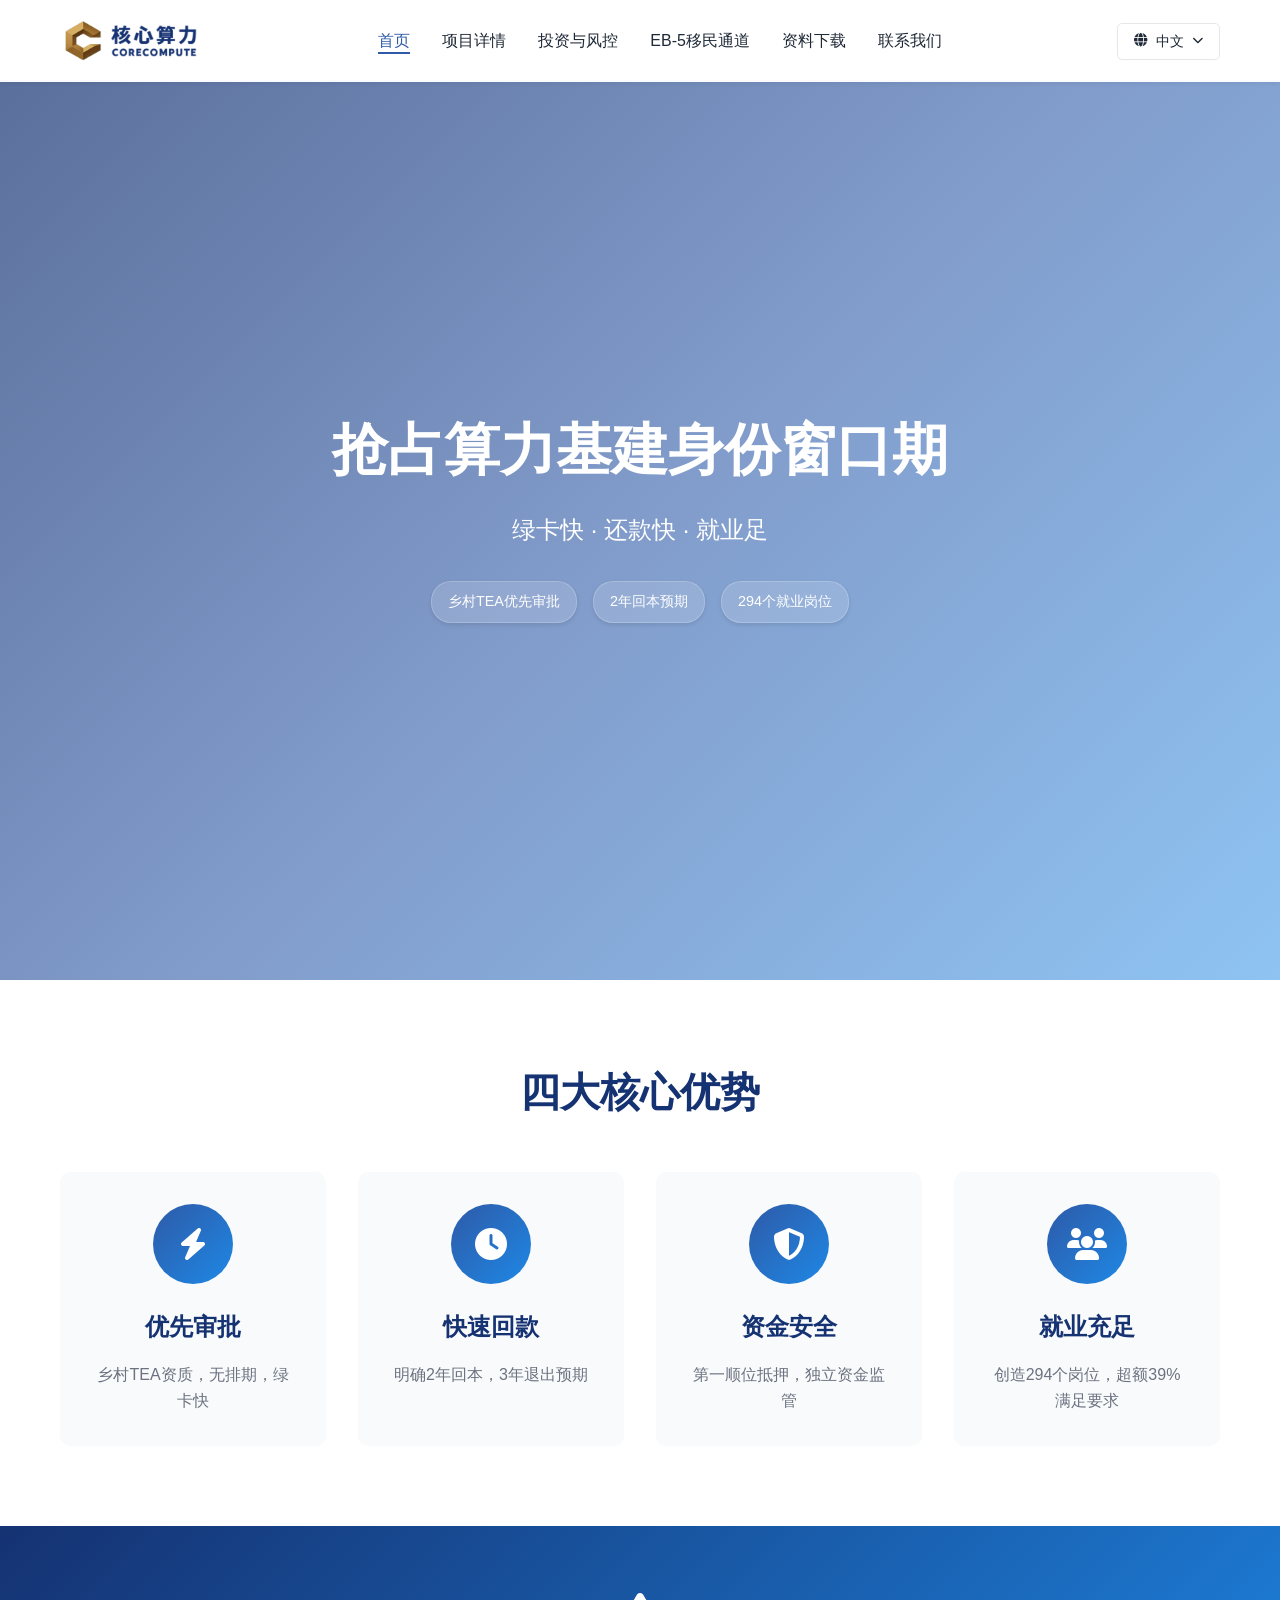
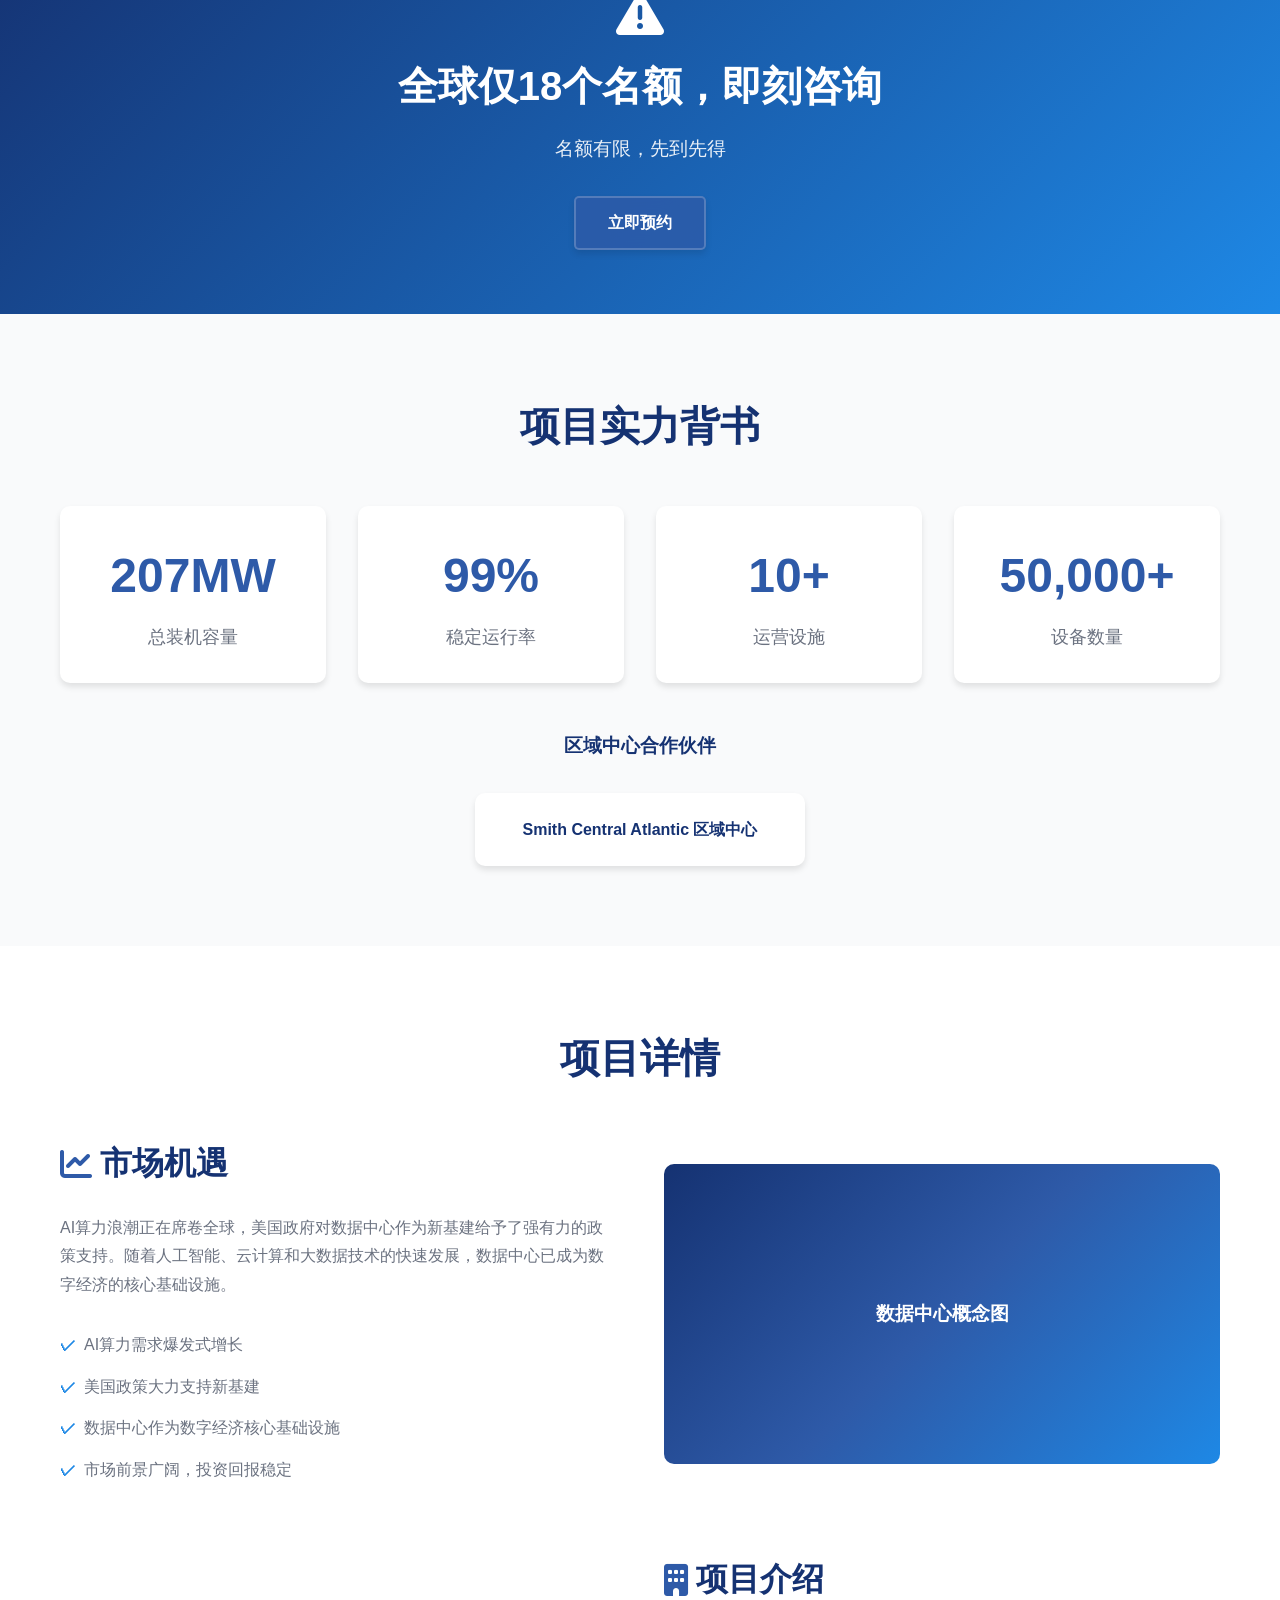
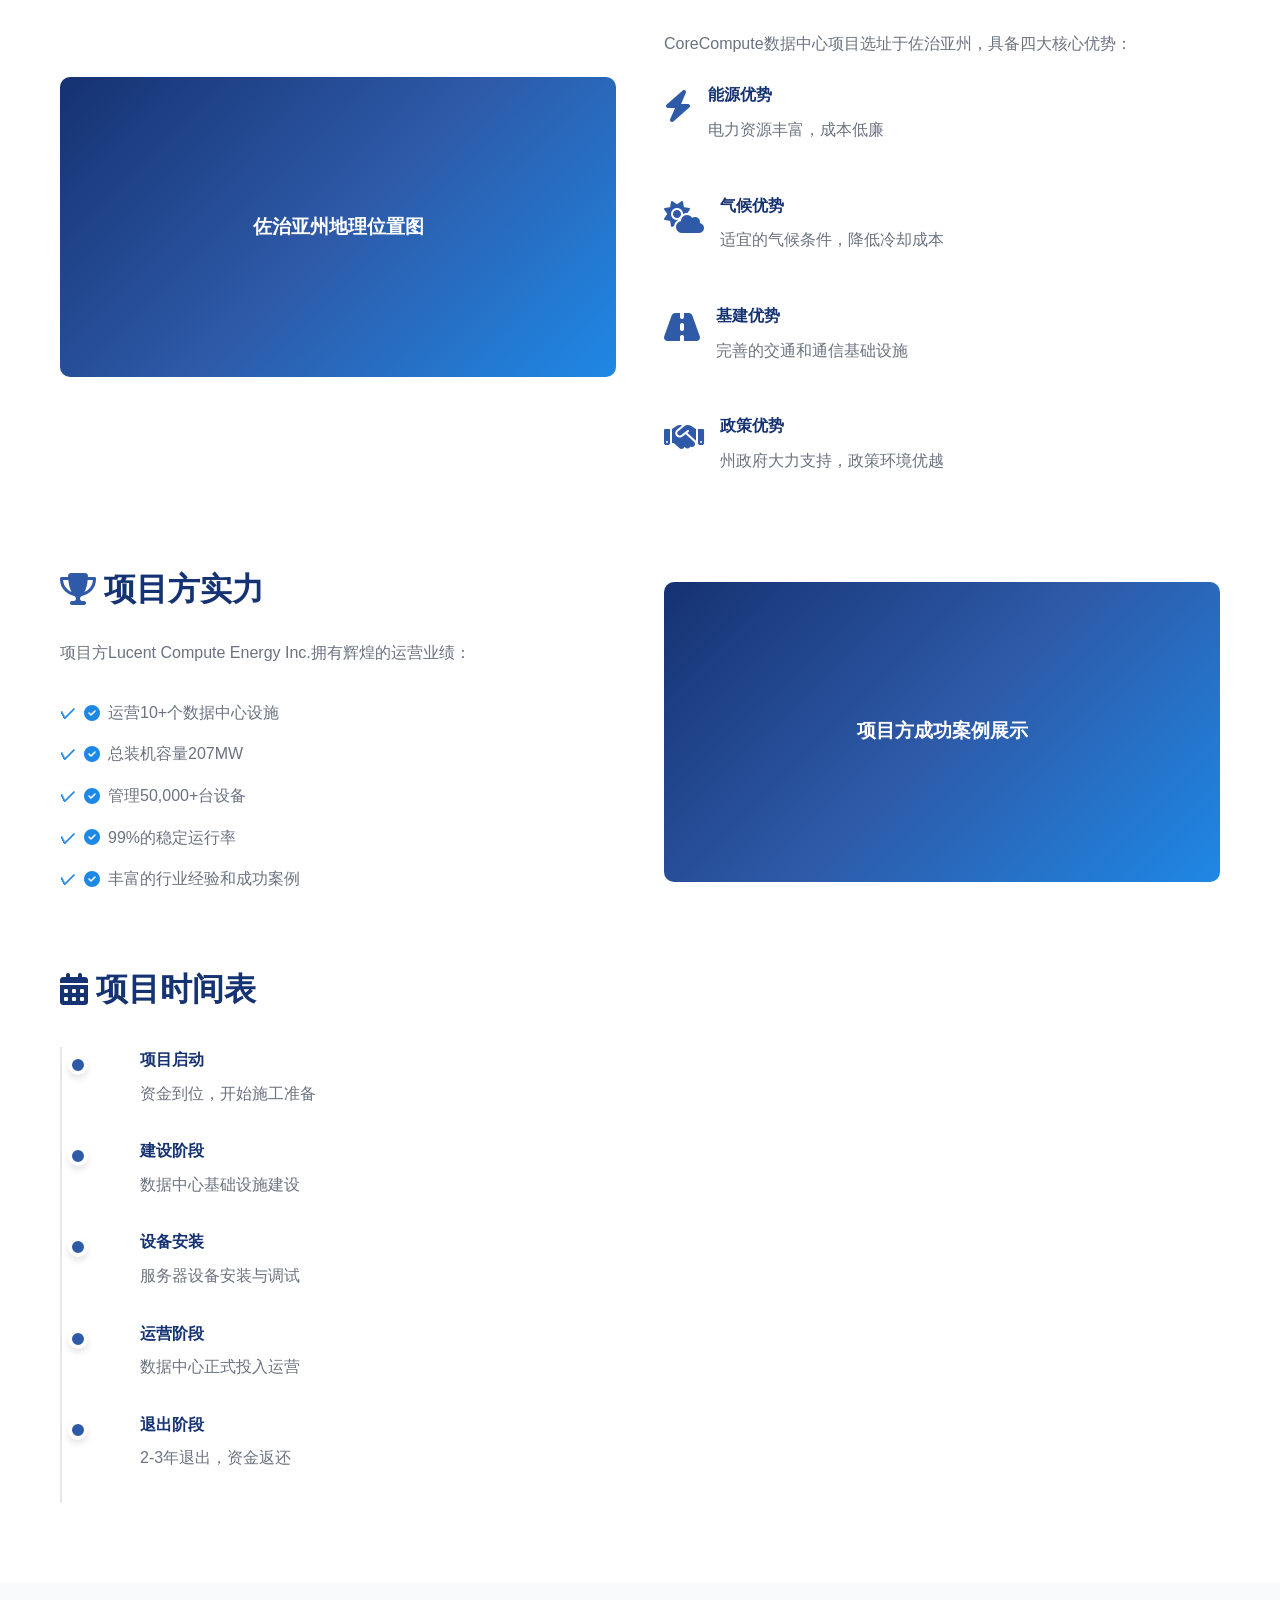
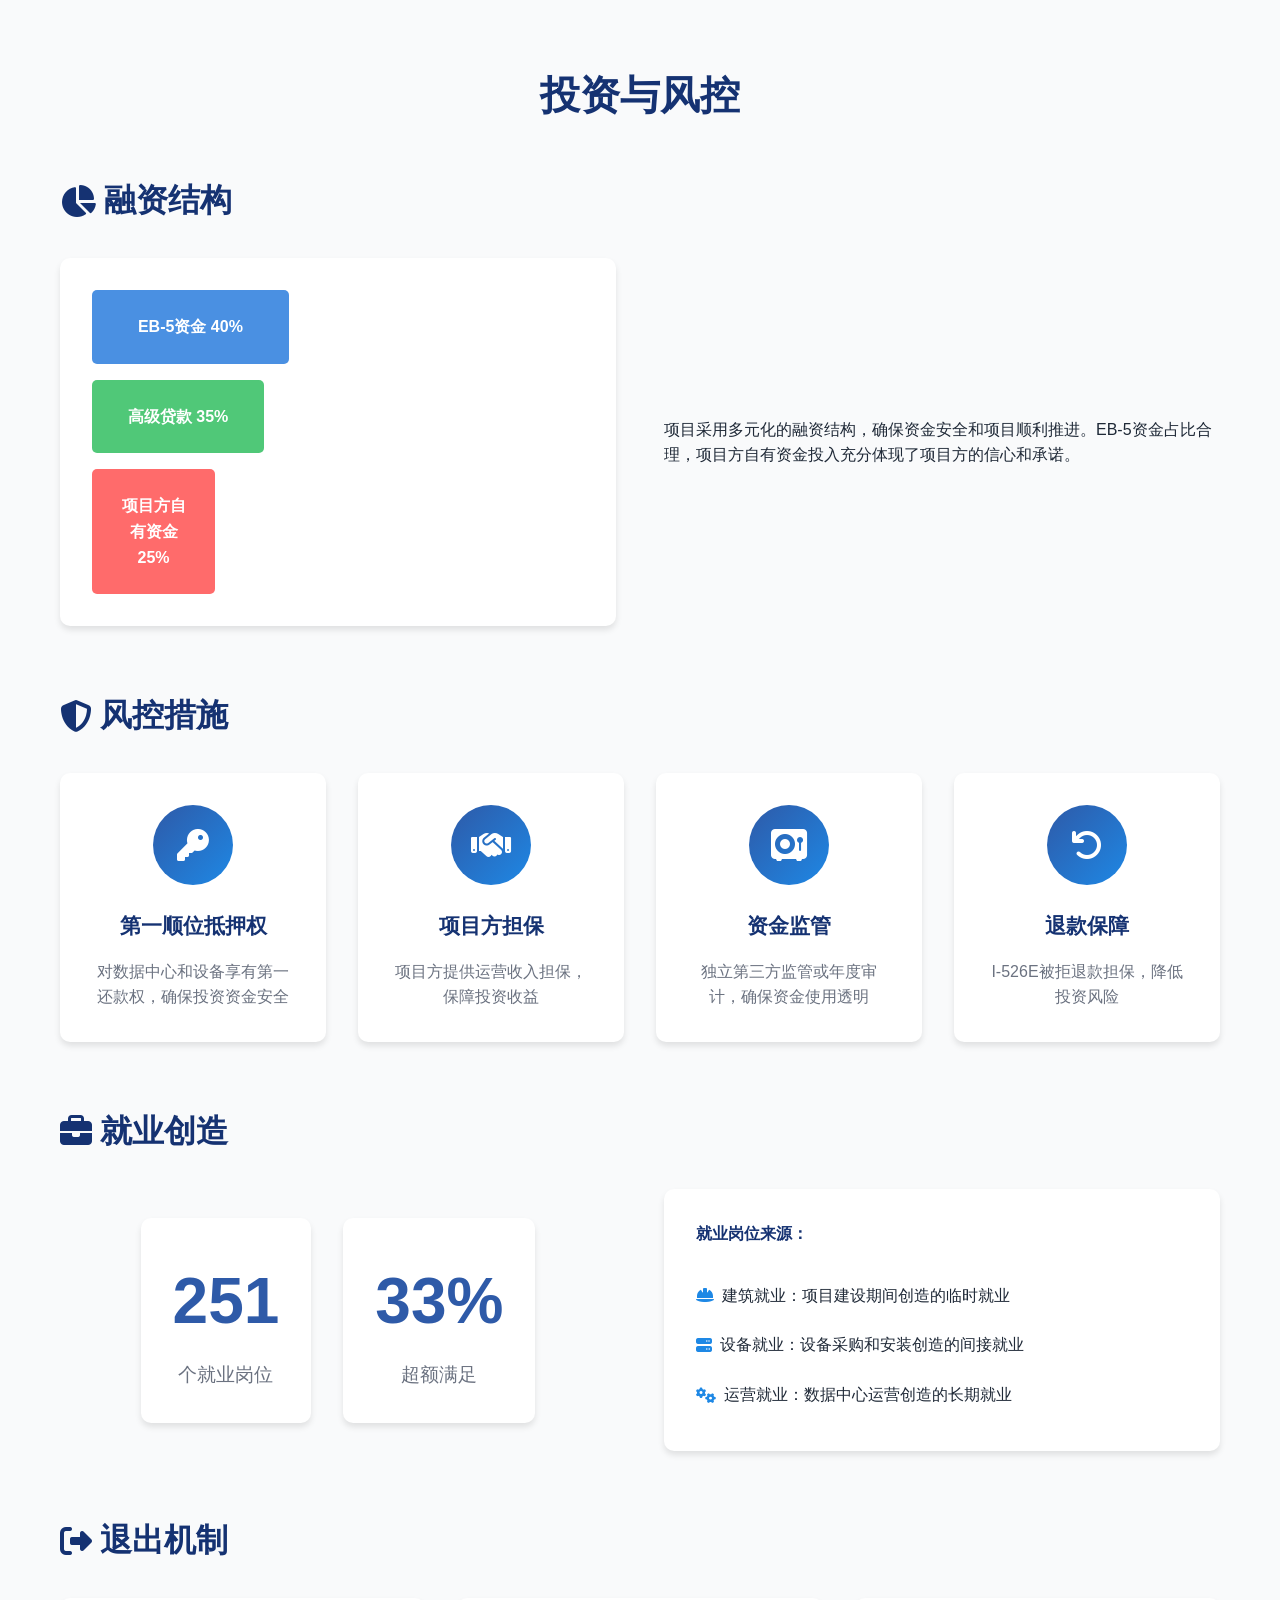
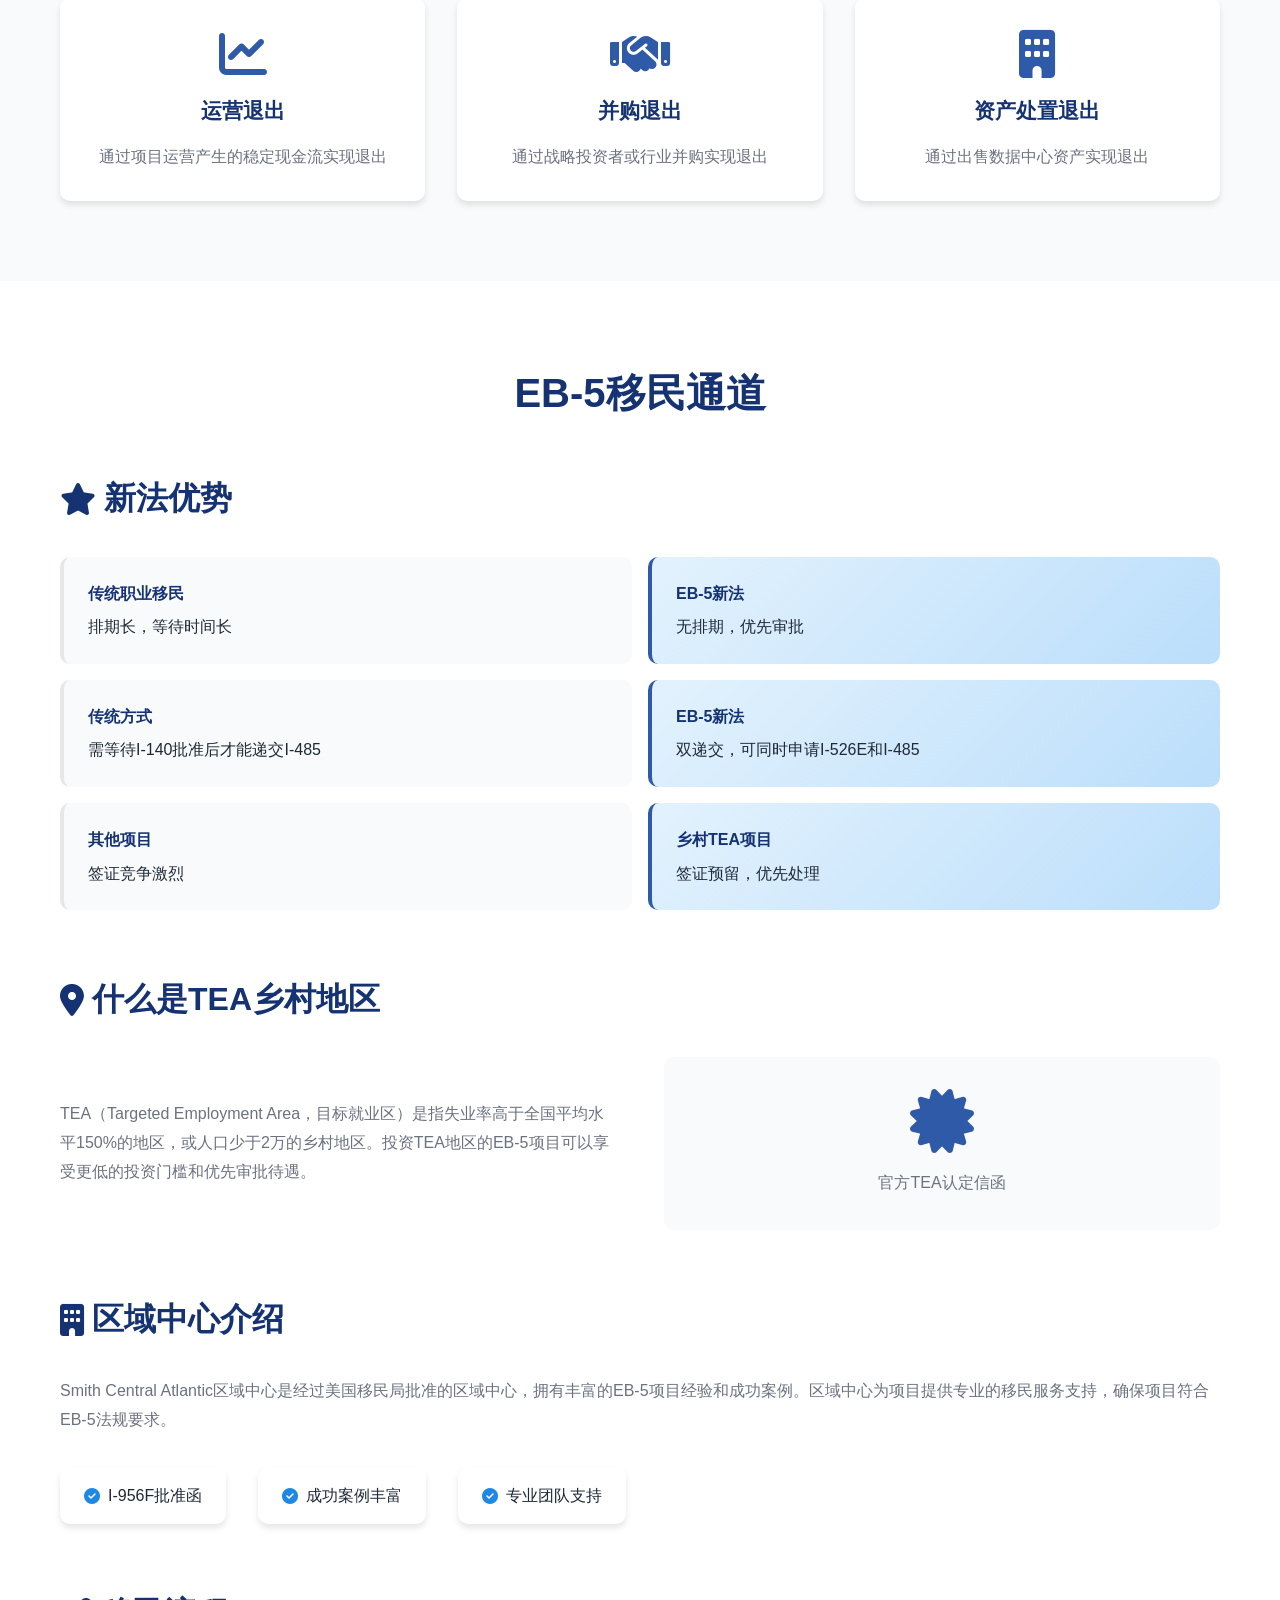
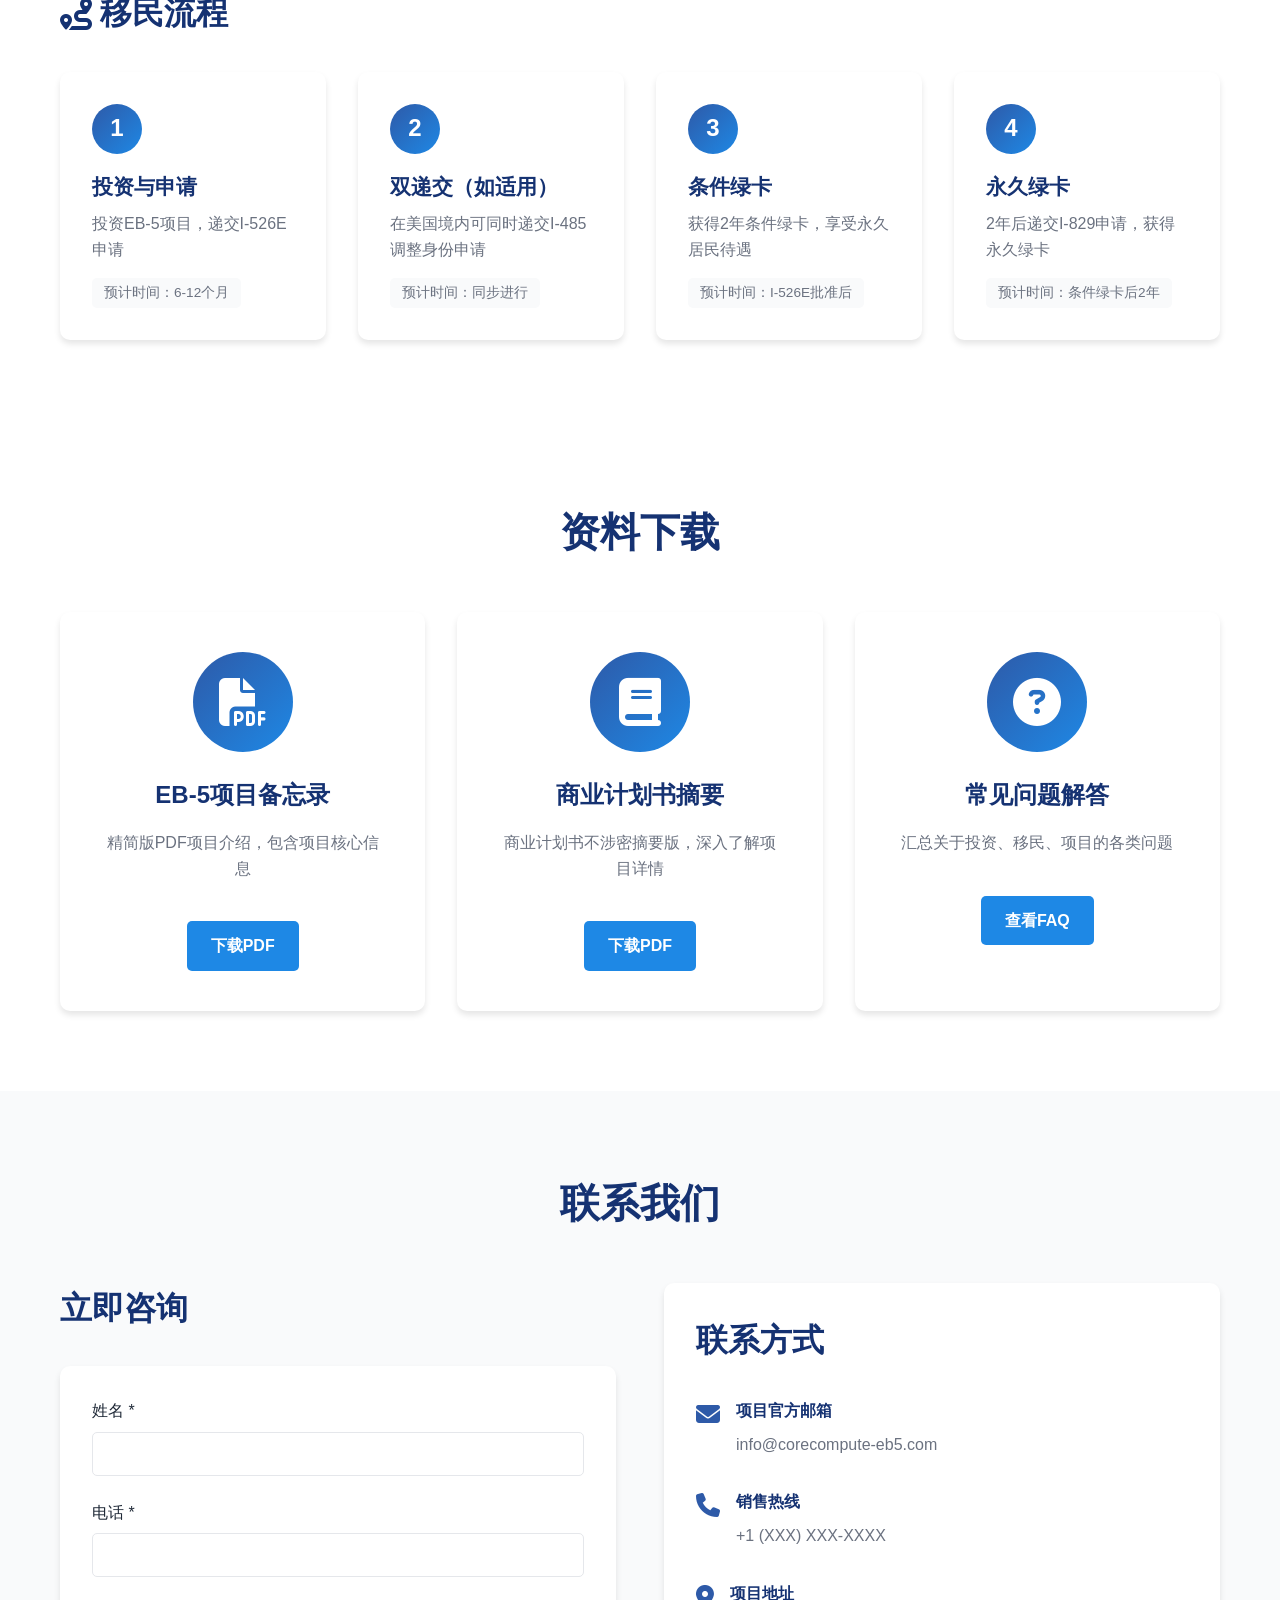
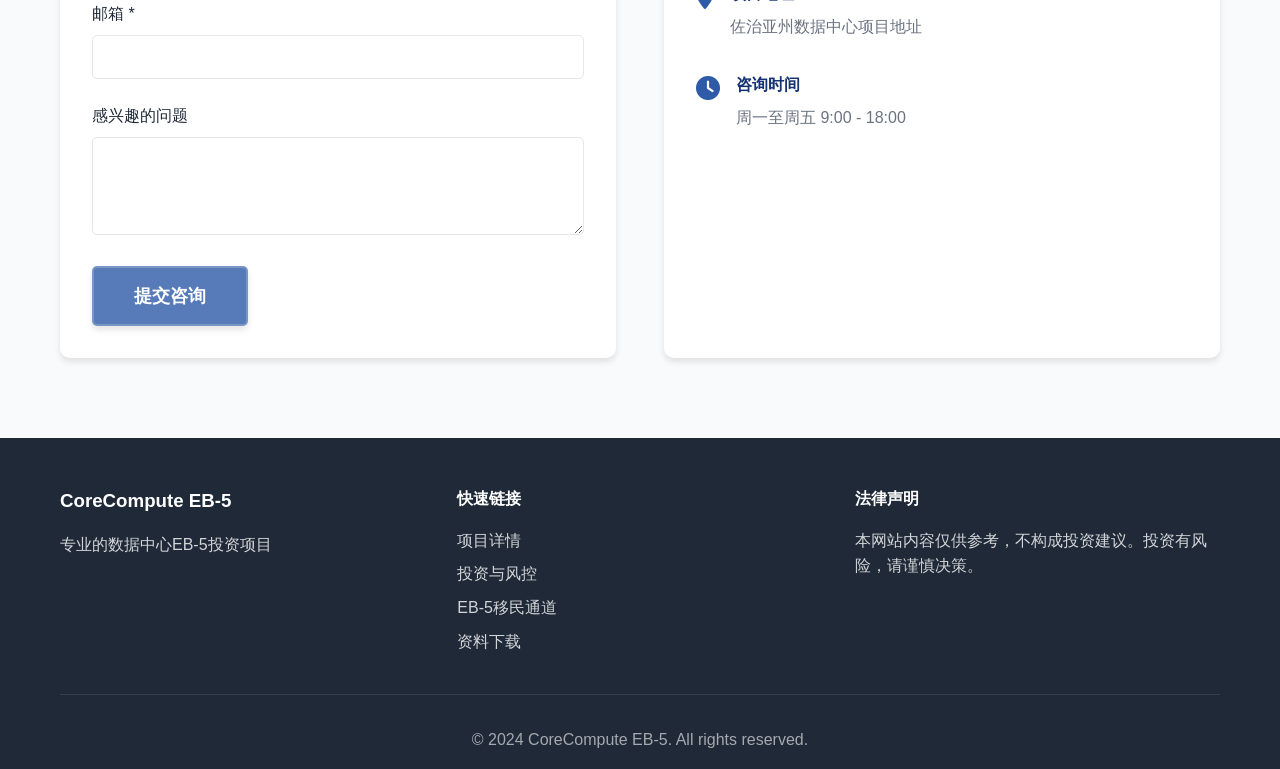
==== core/index.html @ f56f00c4 "_" ====
<!DOCTYPE html>
<html lang="zh-CN">
<head>
    <meta charset="UTF-8">
    <meta name="viewport" content="width=device-width, initial-scale=1.0">
    <title>CoreCompute EB-5 数据中心项目 | 美国乡村TEA优先审批</title>
    <link rel="stylesheet" href="styles.css">
    <link rel="stylesheet" href="https://cdnjs.cloudflare.com/ajax/libs/font-awesome/6.4.0/css/all.min.css">
</head>
<body>
    <!-- 导航栏 -->
    <nav class="navbar">
        <div class="container">
            <div class="nav-brand">
                <img src="images/logo.png" alt="CoreCompute EB-5" class="nav-logo">
            </div>
            <ul class="nav-menu" id="navMenu">
                <li><a href="#home" class="nav-link active">首页</a></li>
                <li><a href="#project" class="nav-link">项目详情</a></li>
                <li><a href="#investment" class="nav-link">投资与风控</a></li>
                <li><a href="#eb5" class="nav-link">EB-5移民通道</a></li>
                <li><a href="#resources" class="nav-link">资料下载</a></li>
                <li><a href="#contact" class="nav-link">联系我们</a></li>
            </ul>
            <div class="nav-right">
                <div class="language-switcher">
                    <button class="language-btn" id="languageBtn">
                        <i class="fas fa-globe"></i>
                        <span class="current-lang">中文</span>
                        <i class="fas fa-chevron-down"></i>
                    </button>
                    <ul class="language-dropdown" id="languageDropdown">
                        <li><a href="#" data-lang="zh" class="lang-option active">中文</a></li>
                        <li><a href="#" data-lang="en" class="lang-option">English</a></li>
                    </ul>
                </div>
                <div class="nav-toggle" id="navToggle">
                    <span></span>
                    <span></span>
                    <span></span>
                </div>
            </div>
        </div>
    </nav>

    <!-- 首页 -->
    <section id="home" class="hero">
        <video class="hero-bg-video" id="heroBgVideo" autoplay muted loop playsinline>
            <source src="images/bg.mp4" type="video/mp4">
        </video>
        <div class="hero-overlay"></div>
        <div class="hero-content">
            <div class="container">
                <h1 class="hero-title">抢占算力基建身份窗口期</h1>
                <p class="hero-subtitle">绿卡快 · 还款快 · 就业足</p>
                <div class="hero-badges">
                    <span class="badge">乡村TEA优先审批</span>
                    <span class="badge">2年回本预期</span>
                    <span class="badge">294个就业岗位</span>
                </div>
            </div>
        </div>
        <div class="scroll-indicator">
            <i class="fas fa-chevron-down"></i>
        </div>
    </section>

    <!-- 核心优势 -->
    <section class="advantages">
        <div class="container">
            <h2 class="section-title">四大核心优势</h2>
            <div class="advantages-grid">
                <div class="advantage-card">
                    <div class="advantage-icon">
                        <i class="fas fa-bolt"></i>
                    </div>
                    <h3>优先审批</h3>
                    <p>乡村TEA资质，无排期，绿卡快</p>
                </div>
                <div class="advantage-card">
                    <div class="advantage-icon">
                        <i class="fas fa-clock"></i>
                    </div>
                    <h3>快速回款</h3>
                    <p>明确2年回本，3年退出预期</p>
                </div>
                <div class="advantage-card">
                    <div class="advantage-icon">
                        <i class="fas fa-shield-alt"></i>
                    </div>
                    <h3>资金安全</h3>
                    <p>第一顺位抵押，独立资金监管</p>
                </div>
                <div class="advantage-card">
                    <div class="advantage-icon">
                        <i class="fas fa-users"></i>
                    </div>
                    <h3>就业充足</h3>
                    <p>创造294个岗位，超额39%满足要求</p>
                </div>
            </div>
        </div>
    </section>

    <!-- 全球名额告示 -->
    <section class="quota-alert">
        <div class="container">
            <div class="quota-content">
                <i class="fas fa-exclamation-triangle"></i>
                <h2>全球仅18个名额，即刻咨询</h2>
                <p>名额有限，先到先得</p>
                <a href="#contact" class="btn-primary">立即预约</a>
            </div>
        </div>
    </section>

    <!-- 信任背书 -->
    <section class="trust">
        <div class="container">
            <h2 class="section-title">项目实力背书</h2>
            <div class="trust-stats">
                <div class="stat-item">
                    <div class="stat-number">207MW</div>
                    <div class="stat-label">总装机容量</div>
                </div>
                <div class="stat-item">
                    <div class="stat-number">99%</div>
                    <div class="stat-label">稳定运行率</div>
                </div>
                <div class="stat-item">
                    <div class="stat-number">10+</div>
                    <div class="stat-label">运营设施</div>
                </div>
                <div class="stat-item">
                    <div class="stat-number">50,000+</div>
                    <div class="stat-label">设备数量</div>
                </div>
            </div>
            <div class="trust-partners">
                <h3>区域中心合作伙伴</h3>
                <div class="partner-logos">
                    <div class="partner-logo">Smith Central Atlantic 区域中心</div>
                </div>
            </div>
        </div>
    </section>

    <!-- 项目详情 -->
    <section id="project" class="project-details">
        <div class="container">
            <h2 class="section-title">项目详情</h2>
            
            <div class="detail-section">
                <div class="detail-content">
                    <h3><i class="fas fa-chart-line"></i> 市场机遇</h3>
                    <p>AI算力浪潮正在席卷全球，美国政府对数据中心作为新基建给予了强有力的政策支持。随着人工智能、云计算和大数据技术的快速发展，数据中心已成为数字经济的核心基础设施。</p>
                    <ul>
                        <li>AI算力需求爆发式增长</li>
                        <li>美国政策大力支持新基建</li>
                        <li>数据中心作为数字经济核心基础设施</li>
                        <li>市场前景广阔，投资回报稳定</li>
                    </ul>
                </div>
                <div class="detail-image">
                    <div class="placeholder-image">数据中心概念图</div>
                </div>
            </div>

            <div class="detail-section reverse">
                <div class="detail-content">
                    <h3><i class="fas fa-building"></i> 项目介绍</h3>
                    <p>CoreCompute数据中心项目选址于佐治亚州，具备四大核心优势：</p>
                    <div class="feature-list">
                        <div class="feature-item">
                            <i class="fas fa-bolt"></i>
                            <div>
                                <strong>能源优势</strong>
                                <p>电力资源丰富，成本低廉</p>
                            </div>
                        </div>
                        <div class="feature-item">
                            <i class="fas fa-cloud-sun"></i>
                            <div>
                                <strong>气候优势</strong>
                                <p>适宜的气候条件，降低冷却成本</p>
                            </div>
                        </div>
                        <div class="feature-item">
                            <i class="fas fa-road"></i>
                            <div>
                                <strong>基建优势</strong>
                                <p>完善的交通和通信基础设施</p>
                            </div>
                        </div>
                        <div class="feature-item">
                            <i class="fas fa-handshake"></i>
                            <div>
                                <strong>政策优势</strong>
                                <p>州政府大力支持，政策环境优越</p>
                            </div>
                        </div>
                    </div>
                </div>
                <div class="detail-image">
                    <div class="placeholder-image">佐治亚州地理位置图</div>
                </div>
            </div>

            <div class="detail-section">
                <div class="detail-content">
                    <h3><i class="fas fa-trophy"></i> 项目方实力</h3>
                    <p>项目方Lucent Compute Energy Inc.拥有辉煌的运营业绩：</p>
                    <ul class="achievement-list">
                        <li><i class="fas fa-check-circle"></i> 运营10+个数据中心设施</li>
                        <li><i class="fas fa-check-circle"></i> 总装机容量207MW</li>
                        <li><i class="fas fa-check-circle"></i> 管理50,000+台设备</li>
                        <li><i class="fas fa-check-circle"></i> 99%的稳定运行率</li>
                        <li><i class="fas fa-check-circle"></i> 丰富的行业经验和成功案例</li>
                    </ul>
                </div>
                <div class="detail-image">
                    <div class="placeholder-image">项目方成功案例展示</div>
                </div>
            </div>

            <div class="timeline-section">
                <h3><i class="fas fa-calendar-alt"></i> 项目时间表</h3>
                <div class="timeline">
                    <div class="timeline-item">
                        <div class="timeline-marker"></div>
                        <div class="timeline-content">
                            <h4>项目启动</h4>
                            <p>资金到位，开始施工准备</p>
                        </div>
                    </div>
                    <div class="timeline-item">
                        <div class="timeline-marker"></div>
                        <div class="timeline-content">
                            <h4>建设阶段</h4>
                            <p>数据中心基础设施建设</p>
                        </div>
                    </div>
                    <div class="timeline-item">
                        <div class="timeline-marker"></div>
                        <div class="timeline-content">
                            <h4>设备安装</h4>
                            <p>服务器设备安装与调试</p>
                        </div>
                    </div>
                    <div class="timeline-item">
                        <div class="timeline-marker"></div>
                        <div class="timeline-content">
                            <h4>运营阶段</h4>
                            <p>数据中心正式投入运营</p>
                        </div>
                    </div>
                    <div class="timeline-item">
                        <div class="timeline-marker"></div>
                        <div class="timeline-content">
                            <h4>退出阶段</h4>
                            <p>2-3年退出，资金返还</p>
                        </div>
                    </div>
                </div>
            </div>
        </div>
    </section>

    <!-- 投资与风控 -->
    <section id="investment" class="investment">
        <div class="container">
            <h2 class="section-title">投资与风控</h2>

            <div class="investment-section">
                <h3><i class="fas fa-chart-pie"></i> 融资结构</h3>
                <div class="finance-structure">
                    <div class="structure-chart">
                        <div class="chart-placeholder">
                            <div class="chart-item" style="width: 40%; background: #4A90E2;">
                                <span>EB-5资金 40%</span>
                            </div>
                            <div class="chart-item" style="width: 35%; background: #50C878;">
                                <span>高级贷款 35%</span>
                            </div>
                            <div class="chart-item" style="width: 25%; background: #FF6B6B;">
                                <span>项目方自有资金 25%</span>
                            </div>
                        </div>
                    </div>
                    <div class="structure-details">
                        <p>项目采用多元化的融资结构，确保资金安全和项目顺利推进。EB-5资金占比合理，项目方自有资金投入充分体现了项目方的信心和承诺。</p>
                    </div>
                </div>
            </div>

            <div class="risk-control">
                <h3><i class="fas fa-shield-alt"></i> 风控措施</h3>
                <div class="risk-grid">
                    <div class="risk-card">
                        <div class="risk-icon">
                            <i class="fas fa-key"></i>
                        </div>
                        <h4>第一顺位抵押权</h4>
                        <p>对数据中心和设备享有第一还款权，确保投资资金安全</p>
                    </div>
                    <div class="risk-card">
                        <div class="risk-icon">
                            <i class="fas fa-handshake"></i>
                        </div>
                        <h4>项目方担保</h4>
                        <p>项目方提供运营收入担保，保障投资收益</p>
                    </div>
                    <div class="risk-card">
                        <div class="risk-icon">
                            <i class="fas fa-vault"></i>
                        </div>
                        <h4>资金监管</h4>
                        <p>独立第三方监管或年度审计，确保资金使用透明</p>
                    </div>
                    <div class="risk-card">
                        <div class="risk-icon">
                            <i class="fas fa-undo"></i>
                        </div>
                        <h4>退款保障</h4>
                        <p>I-526E被拒退款担保，降低投资风险</p>
                    </div>
                </div>
            </div>

            <div class="employment-section">
                <h3><i class="fas fa-briefcase"></i> 就业创造</h3>
                <div class="employment-content">
                    <div class="employment-stats">
                        <div class="employment-stat">
                            <div class="stat-number-large">294</div>
                            <div class="stat-label-large">个就业岗位</div>
                        </div>
                        <div class="employment-stat">
                            <div class="stat-number-large">39%</div>
                            <div class="stat-label-large">超额满足</div>
                        </div>
                    </div>
                    <div class="employment-breakdown">
                        <h4>就业岗位来源：</h4>
                        <ul>
                            <li><i class="fas fa-hard-hat"></i> 建筑就业：项目建设期间创造的临时就业</li>
                            <li><i class="fas fa-server"></i> 设备就业：设备采购和安装创造的间接就业</li>
                            <li><i class="fas fa-cogs"></i> 运营就业：数据中心运营创造的长期就业</li>
                        </ul>
                    </div>
                </div>
            </div>

            <div class="exit-section">
                <h3><i class="fas fa-sign-out-alt"></i> 退出机制</h3>
                <div class="exit-options">
                    <div class="exit-card">
                        <i class="fas fa-chart-line"></i>
                        <h4>运营退出</h4>
                        <p>通过项目运营产生的稳定现金流实现退出</p>
                    </div>
                    <div class="exit-card">
                        <i class="fas fa-handshake"></i>
                        <h4>并购退出</h4>
                        <p>通过战略投资者或行业并购实现退出</p>
                    </div>
                    <div class="exit-card">
                        <i class="fas fa-building"></i>
                        <h4>资产处置退出</h4>
                        <p>通过出售数据中心资产实现退出</p>
                    </div>
                </div>
            </div>
        </div>
    </section>

    <!-- EB-5移民通道 -->
    <section id="eb5" class="eb5-section">
        <div class="container">
            <h2 class="section-title">EB-5移民通道</h2>

            <div class="eb5-advantages">
                <h3><i class="fas fa-star"></i> 新法优势</h3>
                <div class="comparison-table">
                    <div class="comparison-item">
                        <div class="comparison-label">传统职业移民</div>
                        <div class="comparison-value">排期长，等待时间长</div>
                    </div>
                    <div class="comparison-item highlight">
                        <div class="comparison-label">EB-5新法</div>
                        <div class="comparison-value">无排期，优先审批</div>
                    </div>
                    <div class="comparison-item">
                        <div class="comparison-label">传统方式</div>
                        <div class="comparison-value">需等待I-140批准后才能递交I-485</div>
                    </div>
                    <div class="comparison-item highlight">
                        <div class="comparison-label">EB-5新法</div>
                        <div class="comparison-value">双递交，可同时申请I-526E和I-485</div>
                    </div>
                    <div class="comparison-item">
                        <div class="comparison-label">其他项目</div>
                        <div class="comparison-value">签证竞争激烈</div>
                    </div>
                    <div class="comparison-item highlight">
                        <div class="comparison-label">乡村TEA项目</div>
                        <div class="comparison-value">签证预留，优先处理</div>
                    </div>
                </div>
            </div>

            <div class="tea-section">
                <h3><i class="fas fa-map-marker-alt"></i> 什么是TEA乡村地区</h3>
                <div class="tea-content">
                    <p>TEA（Targeted Employment Area，目标就业区）是指失业率高于全国平均水平150%的地区，或人口少于2万的乡村地区。投资TEA地区的EB-5项目可以享受更低的投资门槛和优先审批待遇。</p>
                    <div class="tea-certificate">
                        <div class="certificate-placeholder">
                            <i class="fas fa-certificate"></i>
                            <p>官方TEA认定信函</p>
                        </div>
                    </div>
                </div>
            </div>

            <div class="regional-center">
                <h3><i class="fas fa-building"></i> 区域中心介绍</h3>
                <div class="rc-content">
                    <p>Smith Central Atlantic区域中心是经过美国移民局批准的区域中心，拥有丰富的EB-5项目经验和成功案例。区域中心为项目提供专业的移民服务支持，确保项目符合EB-5法规要求。</p>
                    <div class="rc-achievements">
                        <div class="rc-achievement">
                            <i class="fas fa-check-circle"></i>
                            <span>I-956F批准函</span>
                        </div>
                        <div class="rc-achievement">
                            <i class="fas fa-check-circle"></i>
                            <span>成功案例丰富</span>
                        </div>
                        <div class="rc-achievement">
                            <i class="fas fa-check-circle"></i>
                            <span>专业团队支持</span>
                        </div>
                    </div>
                </div>
            </div>

            <div class="immigration-process">
                <h3><i class="fas fa-route"></i> 移民流程</h3>
                <div class="process-timeline">
                    <div class="process-step">
                        <div class="step-number">1</div>
                        <div class="step-content">
                            <h4>投资与申请</h4>
                            <p>投资EB-5项目，递交I-526E申请</p>
                            <span class="step-time">预计时间：6-12个月</span>
                        </div>
                    </div>
                    <div class="process-step">
                        <div class="step-number">2</div>
                        <div class="step-content">
                            <h4>双递交（如适用）</h4>
                            <p>在美国境内可同时递交I-485调整身份申请</p>
                            <span class="step-time">预计时间：同步进行</span>
                        </div>
                    </div>
                    <div class="process-step">
                        <div class="step-number">3</div>
                        <div class="step-content">
                            <h4>条件绿卡</h4>
                            <p>获得2年条件绿卡，享受永久居民待遇</p>
                            <span class="step-time">预计时间：I-526E批准后</span>
                        </div>
                    </div>
                    <div class="process-step">
                        <div class="step-number">4</div>
                        <div class="step-content">
                            <h4>永久绿卡</h4>
                            <p>2年后递交I-829申请，获得永久绿卡</p>
                            <span class="step-time">预计时间：条件绿卡后2年</span>
                        </div>
                    </div>
                </div>
            </div>
        </div>
    </section>

    <!-- 资料下载 -->
    <section id="resources" class="resources">
        <div class="container">
            <h2 class="section-title">资料下载</h2>
            <div class="resources-grid">
                <div class="resource-card">
                    <div class="resource-icon">
                        <i class="fas fa-file-pdf"></i>
                    </div>
                    <h3>EB-5项目备忘录</h3>
                    <p>精简版PDF项目介绍，包含项目核心信息</p>
                    <a href="#" class="btn-download">下载PDF</a>
                </div>
                <div class="resource-card">
                    <div class="resource-icon">
                        <i class="fas fa-book"></i>
                    </div>
                    <h3>商业计划书摘要</h3>
                    <p>商业计划书不涉密摘要版，深入了解项目详情</p>
                    <a href="#" class="btn-download">下载PDF</a>
                </div>
                <div class="resource-card">
                    <div class="resource-icon">
                        <i class="fas fa-question-circle"></i>
                    </div>
                    <h3>常见问题解答</h3>
                    <p>汇总关于投资、移民、项目的各类问题</p>
                    <a href="#" class="btn-download">查看FAQ</a>
                </div>
            </div>
        </div>
    </section>

    <!-- 联系我们 -->
    <section id="contact" class="contact">
        <div class="container">
            <h2 class="section-title">联系我们</h2>
            <div class="contact-content">
                <div class="contact-form-container">
                    <h3>立即咨询</h3>
                    <form class="contact-form" id="contactForm">
                        <div class="form-group">
                            <label for="name">姓名 *</label>
                            <input type="text" id="name" name="name" required>
                        </div>
                        <div class="form-group">
                            <label for="phone">电话 *</label>
                            <input type="tel" id="phone" name="phone" required>
                        </div>
                        <div class="form-group">
                            <label for="email">邮箱 *</label>
                            <input type="email" id="email" name="email" required>
                        </div>
                        <div class="form-group">
                            <label for="message">感兴趣的问题</label>
                            <textarea id="message" name="message" rows="4"></textarea>
                        </div>
                        <button type="submit" class="btn-primary btn-large">提交咨询</button>
                    </form>
                </div>
                <div class="contact-info">
                    <h3>联系方式</h3>
                    <div class="info-item">
                        <i class="fas fa-envelope"></i>
                        <div>
                            <strong>项目官方邮箱</strong>
                            <p>info@corecompute-eb5.com</p>
                        </div>
                    </div>
                    <div class="info-item">
                        <i class="fas fa-phone"></i>
                        <div>
                            <strong>销售热线</strong>
                            <p>+1 (XXX) XXX-XXXX</p>
                        </div>
                    </div>
                    <div class="info-item">
                        <i class="fas fa-map-marker-alt"></i>
                        <div>
                            <strong>项目地址</strong>
                            <p>佐治亚州数据中心项目地址</p>
                        </div>
                    </div>
                    <div class="info-item">
                        <i class="fas fa-clock"></i>
                        <div>
                            <strong>咨询时间</strong>
                            <p>周一至周五 9:00 - 18:00</p>
                        </div>
                    </div>
                </div>
            </div>
        </div>
    </section>

    <!-- 页脚 -->
    <footer class="footer">
        <div class="container">
            <div class="footer-content">
                <div class="footer-section">
                    <h3>CoreCompute EB-5</h3>
                    <p>专业的数据中心EB-5投资项目</p>
                </div>
                <div class="footer-section">
                    <h4>快速链接</h4>
                    <ul>
                        <li><a href="#project">项目详情</a></li>
                        <li><a href="#investment">投资与风控</a></li>
                        <li><a href="#eb5">EB-5移民通道</a></li>
                        <li><a href="#resources">资料下载</a></li>
                    </ul>
                </div>
                <div class="footer-section">
                    <h4>法律声明</h4>
                    <p>本网站内容仅供参考，不构成投资建议。投资有风险，请谨慎决策。</p>
                </div>
            </div>
            <div class="footer-bottom">
                <p>&copy; 2024 CoreCompute EB-5. All rights reserved.</p>
            </div>
        </div>
    </footer>

    <script src="script.js"></script>
</body>
</html>
---- core/styles.css ----
/* 全局样式 */
* {
    margin: 0;
    padding: 0;
    box-sizing: border-box;
}

:root {
    --primary-color: #153272;
    --secondary-color: #2E5AA8;
    --accent-color: #1E88E5;
    --text-dark: #1f2937;
    --text-light: #6b7280;
    --bg-light: #f9fafb;
    --bg-white: #ffffff;
    --border-color: #e5e7eb;
    --shadow: 0 4px 6px rgba(0, 0, 0, 0.1);
    --shadow-lg: 0 10px 25px rgba(0, 0, 0, 0.15);
}

body {
    font-family: -apple-system, BlinkMacSystemFont, 'Segoe UI', 'PingFang SC', 'Hiragino Sans GB', 'Microsoft YaHei', sans-serif;
    line-height: 1.6;
    color: var(--text-dark);
    overflow-x: hidden;
}

.container {
    max-width: 1200px;
    margin: 0 auto;
    padding: 0 20px;
}

/* 导航栏 */
.navbar {
    position: fixed;
    top: 0;
    left: 0;
    right: 0;
    background: rgba(255, 255, 255, 0.95);
    backdrop-filter: blur(10px);
    box-shadow: var(--shadow);
    z-index: 1000;
    padding: 1rem 0;
}

.navbar .container {
    display: flex;
    justify-content: space-between;
    align-items: center;
}

.nav-brand {
    display: flex;
    align-items: center;
    gap: 0.75rem;
}

.nav-logo {
    height: 50px;
    width: auto;
    object-fit: contain;
}

.nav-brand-text {
    display: flex;
    flex-direction: column;
}

.nav-brand h1 {
    font-size: 1.5rem;
    color: var(--primary-color);
    margin-bottom: 0.2rem;
}

.nav-brand .subtitle {
    font-size: 0.85rem;
    color: var(--text-light);
}

.nav-menu {
    display: flex;
    list-style: none;
    gap: 2rem;
    align-items: center;
}

.nav-menu .nav-link {
    text-decoration: none;
    color: var(--text-dark);
    font-weight: 500;
    transition: color 0.3s;
    position: relative;
}

.nav-menu .nav-link:hover,
.nav-menu .nav-link.active {
    color: var(--secondary-color);
}

.nav-menu .nav-link.active::after {
    content: '';
    position: absolute;
    bottom: -5px;
    left: 0;
    right: 0;
    height: 2px;
    background: var(--secondary-color);
}

.nav-toggle {
    display: none;
    flex-direction: column;
    cursor: pointer;
    gap: 4px;
}

.nav-toggle span {
    width: 25px;
    height: 3px;
    background: var(--text-dark);
    transition: all 0.3s;
}

.nav-right {
    display: flex;
    align-items: center;
    gap: 1rem;
}

/* 语言切换器 */
.language-switcher {
    position: relative;
}

.language-btn {
    display: flex;
    align-items: center;
    gap: 0.5rem;
    padding: 0.5rem 1rem;
    background: transparent;
    border: 1px solid var(--border-color);
    border-radius: 5px;
    color: var(--text-dark);
    font-size: 0.9rem;
    cursor: pointer;
    transition: all 0.3s;
}

.language-btn:hover {
    background: var(--bg-light);
    border-color: var(--secondary-color);
    color: var(--secondary-color);
}

.language-btn i {
    font-size: 0.85rem;
}

.language-btn .fa-chevron-down {
    font-size: 0.7rem;
    transition: transform 0.3s;
}

.language-switcher.active .language-btn .fa-chevron-down {
    transform: rotate(180deg);
}

.language-dropdown {
    position: absolute;
    top: calc(100% + 0.5rem);
    right: 0;
    background: white;
    border: 1px solid var(--border-color);
    border-radius: 5px;
    box-shadow: var(--shadow-lg);
    list-style: none;
    padding: 0.5rem 0;
    min-width: 120px;
    opacity: 0;
    visibility: hidden;
    transform: translateY(-10px);
    transition: all 0.3s;
    z-index: 1001;
}

.language-switcher.active .language-dropdown {
    opacity: 1;
    visibility: visible;
    transform: translateY(0);
}

.language-dropdown li {
    margin: 0;
}

.lang-option {
    display: block;
    padding: 0.75rem 1.5rem;
    color: var(--text-dark);
    text-decoration: none;
    transition: all 0.3s;
}

.lang-option:hover {
    background: var(--bg-light);
    color: var(--secondary-color);
}

.lang-option.active {
    background: var(--bg-light);
    color: var(--secondary-color);
    font-weight: 600;
}

.nav-cta {
    padding: 0.5rem 1.5rem;
    font-size: 0.9rem;
}

/* 按钮样式 */
.btn-primary {
    background: rgba(46, 90, 168, 0.8);
    backdrop-filter: blur(20px);
    -webkit-backdrop-filter: blur(20px);
    color: white;
    padding: 0.75rem 2rem;
    border: 2px solid rgba(255, 255, 255, 0.2);
    border-radius: 5px;
    text-decoration: none;
    display: inline-block;
    font-weight: 600;
    transition: all 0.3s;
    cursor: pointer;
    box-shadow: 0 4px 6px rgba(0, 0, 0, 0.1);
}

.btn-primary:hover {
    background: rgba(21, 50, 114, 0.9);
    backdrop-filter: blur(25px);
    -webkit-backdrop-filter: blur(25px);
    border-color: rgba(255, 255, 255, 0.3);
    transform: translateY(-2px);
    box-shadow: 0 6px 12px rgba(0, 0, 0, 0.15);
}

.btn-secondary {
    background: rgba(255, 255, 255, 0.1);
    backdrop-filter: blur(20px);
    -webkit-backdrop-filter: blur(20px);
    color: white;
    padding: 0.75rem 2rem;
    border: 2px solid rgba(255, 255, 255, 0.3);
    border-radius: 5px;
    text-decoration: none;
    display: inline-block;
    font-weight: 600;
    transition: all 0.3s;
    box-shadow: 0 4px 6px rgba(0, 0, 0, 0.1);
}

.btn-secondary:hover {
    background: rgba(255, 255, 255, 0.2);
    backdrop-filter: blur(25px);
    -webkit-backdrop-filter: blur(25px);
    border-color: rgba(255, 255, 255, 0.5);
    color: white;
    transform: translateY(-2px);
    box-shadow: 0 6px 12px rgba(0, 0, 0, 0.15);
}

.btn-large {
    padding: 1rem 2.5rem;
    font-size: 1.1rem;
}

.btn-download {
    background: var(--accent-color);
    color: white;
    padding: 0.75rem 1.5rem;
    border: none;
    border-radius: 5px;
    text-decoration: none;
    display: inline-block;
    font-weight: 600;
    transition: all 0.3s;
    margin-top: 1rem;
}

.btn-download:hover {
    background: #1565C0;
    transform: translateY(-2px);
}

/* 首页英雄区 */
.hero {
    position: relative;
    height: 100vh;
    min-height: 600px;
    display: flex;
    align-items: center;
    justify-content: center;
    color: white;
    text-align: center;
    margin-top: 80px;
    overflow: hidden;
}

.hero-bg-video {
    position: absolute;
    top: 50%;
    left: 50%;
    min-width: 100%;
    min-height: 100%;
    width: auto;
    height: auto;
    transform: translate(-50%, -50%);
    z-index: 0;
    object-fit: cover;
}

.hero-overlay {
    position: absolute;
    top: 0;
    left: 0;
    right: 0;
    bottom: 0;
    background: linear-gradient(135deg, rgba(21, 50, 114, 0.7) 0%, rgba(46, 90, 168, 0.6) 50%, rgba(30, 136, 229, 0.5) 100%);
    z-index: 1;
}

.hero-content {
    position: relative;
    z-index: 1;
    width: 100%;
}

.hero-title {
    font-size: 3.5rem;
    font-weight: 700;
    margin-bottom: 1rem;
    animation: fadeInUp 1s;
}

.hero-subtitle {
    font-size: 1.5rem;
    margin-bottom: 2rem;
    opacity: 0.9;
    animation: fadeInUp 1s 0.2s both;
}

.hero-badges {
    display: flex;
    gap: 1rem;
    justify-content: center;
    margin-bottom: 2rem;
    flex-wrap: wrap;
    animation: fadeInUp 1s 0.4s both;
}

.badge {
    background: rgba(255, 255, 255, 0.15);
    padding: 0.5rem 1rem;
    border-radius: 20px;
    backdrop-filter: blur(10px);
    -webkit-backdrop-filter: blur(10px);
    font-size: 0.9rem;
    border: 1px solid rgba(255, 255, 255, 0.2);
    box-shadow: 0 2px 4px rgba(0, 0, 0, 0.1);
}

.hero-cta {
    display: flex;
    gap: 1rem;
    justify-content: center;
    animation: fadeInUp 1s 0.6s both;
}

.scroll-indicator {
    position: absolute;
    bottom: 30px;
    left: 50%;
    transform: translateX(-50%);
    animation: bounce 2s infinite;
}

.scroll-indicator i {
    font-size: 2rem;
    color: white;
}

@keyframes fadeInUp {
    from {
        opacity: 0;
        transform: translateY(30px);
    }
    to {
        opacity: 1;
        transform: translateY(0);
    }
}

@keyframes bounce {
    0%, 20%, 50%, 80%, 100% {
        transform: translateX(-50%) translateY(0);
    }
    40% {
        transform: translateX(-50%) translateY(-10px);
    }
    60% {
        transform: translateX(-50%) translateY(-5px);
    }
}

/* 核心优势 */
.advantages {
    padding: 5rem 0;
    background: var(--bg-white);
}

.section-title {
    text-align: center;
    font-size: 2.5rem;
    margin-bottom: 3rem;
    color: var(--primary-color);
}

.advantages-grid {
    display: grid;
    grid-template-columns: repeat(auto-fit, minmax(250px, 1fr));
    gap: 2rem;
}

.advantage-card {
    text-align: center;
    padding: 2rem;
    background: var(--bg-light);
    border-radius: 10px;
    transition: all 0.3s;
}

.advantage-card:hover {
    transform: translateY(-5px);
    box-shadow: var(--shadow-lg);
}

.advantage-icon {
    width: 80px;
    height: 80px;
    margin: 0 auto 1.5rem;
    background: linear-gradient(135deg, var(--secondary-color), var(--accent-color));
    border-radius: 50%;
    display: flex;
    align-items: center;
    justify-content: center;
    color: white;
    font-size: 2rem;
}

.advantage-card h3 {
    font-size: 1.5rem;
    margin-bottom: 1rem;
    color: var(--primary-color);
}

.advantage-card p {
    color: var(--text-light);
}

/* 名额告示 */
.quota-alert {
    padding: 4rem 0;
    background: linear-gradient(135deg, #153272 0%, #1E88E5 100%);
    color: white;
    text-align: center;
}

.quota-content i {
    font-size: 3rem;
    margin-bottom: 1rem;
}

.quota-content h2 {
    font-size: 2.5rem;
    margin-bottom: 1rem;
}

.quota-content p {
    font-size: 1.2rem;
    margin-bottom: 2rem;
    opacity: 0.9;
}

/* 信任背书 */
.trust {
    padding: 5rem 0;
    background: var(--bg-light);
}

.trust-stats {
    display: grid;
    grid-template-columns: repeat(auto-fit, minmax(200px, 1fr));
    gap: 2rem;
    margin-bottom: 3rem;
}

.stat-item {
    text-align: center;
    padding: 2rem;
    background: white;
    border-radius: 10px;
    box-shadow: var(--shadow);
}

.stat-number {
    font-size: 3rem;
    font-weight: 700;
    color: var(--secondary-color);
    margin-bottom: 0.5rem;
}

.stat-label {
    color: var(--text-light);
    font-size: 1.1rem;
}

.trust-partners {
    text-align: center;
}

.trust-partners h3 {
    margin-bottom: 2rem;
    color: var(--primary-color);
}

.partner-logos {
    display: flex;
    justify-content: center;
    flex-wrap: wrap;
    gap: 2rem;
}

.partner-logo {
    padding: 1.5rem 3rem;
    background: white;
    border-radius: 10px;
    box-shadow: var(--shadow);
    font-weight: 600;
    color: var(--primary-color);
}

/* 项目详情 */
.project-details {
    padding: 5rem 0;
    background: var(--bg-white);
}

.detail-section {
    display: grid;
    grid-template-columns: 1fr 1fr;
    gap: 3rem;
    margin-bottom: 4rem;
    align-items: center;
}

.detail-section.reverse {
    direction: rtl;
}

.detail-section.reverse > * {
    direction: ltr;
}

.detail-content h3 {
    font-size: 2rem;
    color: var(--primary-color);
    margin-bottom: 1.5rem;
    display: flex;
    align-items: center;
    gap: 0.5rem;
}

.detail-content h3 i {
    color: var(--secondary-color);
}

.detail-content p {
    color: var(--text-light);
    margin-bottom: 1.5rem;
    line-height: 1.8;
}

.detail-content ul {
    list-style: none;
    padding-left: 0;
}

.detail-content ul li {
    padding: 0.5rem 0;
    padding-left: 1.5rem;
    position: relative;
    color: var(--text-light);
}

.detail-content ul li::before {
    content: '✓';
    position: absolute;
    left: 0;
    color: var(--accent-color);
    font-weight: bold;
}

.detail-image {
    background: var(--bg-light);
    border-radius: 10px;
    overflow: hidden;
    min-height: 300px;
}

.placeholder-image {
    width: 100%;
    height: 100%;
    min-height: 300px;
    display: flex;
    align-items: center;
    justify-content: center;
    background: linear-gradient(135deg, #153272 0%, #2E5AA8 50%, #1E88E5 100%);
    color: white;
    font-size: 1.2rem;
    font-weight: 600;
}

.feature-list {
    display: flex;
    flex-direction: column;
    gap: 1.5rem;
}

.feature-item {
    display: flex;
    gap: 1rem;
    align-items: flex-start;
}

.feature-item i {
    font-size: 2rem;
    color: var(--secondary-color);
    margin-top: 0.5rem;
}

.feature-item strong {
    display: block;
    margin-bottom: 0.5rem;
    color: var(--primary-color);
}

.achievement-list {
    list-style: none;
    padding: 0;
}

.achievement-list li {
    padding: 0.75rem 0;
    display: flex;
    align-items: center;
    gap: 0.5rem;
    color: var(--text-dark);
}

.achievement-list li i {
    color: var(--accent-color);
}

/* 时间轴 */
.timeline-section {
    margin-top: 4rem;
}

.timeline-section h3 {
    font-size: 2rem;
    color: var(--primary-color);
    margin-bottom: 2rem;
    display: flex;
    align-items: center;
    gap: 0.5rem;
}

.timeline {
    position: relative;
    padding-left: 2rem;
}

.timeline::before {
    content: '';
    position: absolute;
    left: 0;
    top: 0;
    bottom: 0;
    width: 2px;
    background: var(--border-color);
}

.timeline-item {
    position: relative;
    padding-left: 3rem;
    padding-bottom: 2rem;
}

.timeline-marker {
    position: absolute;
    left: -1.5rem;
    top: 0.5rem;
    width: 20px;
    height: 20px;
    background: var(--secondary-color);
    border-radius: 50%;
    border: 4px solid white;
    box-shadow: var(--shadow);
}

.timeline-content h4 {
    color: var(--primary-color);
    margin-bottom: 0.5rem;
}

.timeline-content p {
    color: var(--text-light);
}

/* 投资与风控 */
.investment {
    padding: 5rem 0;
    background: var(--bg-light);
}

.investment-section h3,
.risk-control h3,
.employment-section h3,
.exit-section h3 {
    font-size: 2rem;
    color: var(--primary-color);
    margin-bottom: 2rem;
    display: flex;
    align-items: center;
    gap: 0.5rem;
}

.finance-structure {
    display: grid;
    grid-template-columns: 1fr 1fr;
    gap: 3rem;
    align-items: center;
    margin-bottom: 4rem;
}

.chart-placeholder {
    display: flex;
    flex-direction: column;
    gap: 1rem;
    padding: 2rem;
    background: white;
    border-radius: 10px;
    box-shadow: var(--shadow);
}

.chart-item {
    padding: 1.5rem;
    border-radius: 5px;
    color: white;
    font-weight: 600;
    text-align: center;
}

.risk-grid {
    display: grid;
    grid-template-columns: repeat(auto-fit, minmax(250px, 1fr));
    gap: 2rem;
    margin-bottom: 4rem;
}

.risk-card {
    background: white;
    padding: 2rem;
    border-radius: 10px;
    box-shadow: var(--shadow);
    text-align: center;
    transition: all 0.3s;
}

.risk-card:hover {
    transform: translateY(-5px);
    box-shadow: var(--shadow-lg);
}

.risk-icon {
    width: 80px;
    height: 80px;
    margin: 0 auto 1.5rem;
    background: linear-gradient(135deg, var(--secondary-color), var(--accent-color));
    border-radius: 50%;
    display: flex;
    align-items: center;
    justify-content: center;
    color: white;
    font-size: 2rem;
}

.risk-card h4 {
    color: var(--primary-color);
    margin-bottom: 1rem;
    font-size: 1.3rem;
}

.risk-card p {
    color: var(--text-light);
}

.employment-content {
    display: grid;
    grid-template-columns: 1fr 1fr;
    gap: 3rem;
    align-items: center;
    margin-bottom: 4rem;
}

.employment-stats {
    display: flex;
    gap: 2rem;
    justify-content: center;
}

.employment-stat {
    text-align: center;
    padding: 2rem;
    background: white;
    border-radius: 10px;
    box-shadow: var(--shadow);
}

.stat-number-large {
    font-size: 4rem;
    font-weight: 700;
    color: var(--secondary-color);
    margin-bottom: 0.5rem;
}

.stat-label-large {
    color: var(--text-light);
    font-size: 1.2rem;
}

.employment-breakdown {
    background: white;
    padding: 2rem;
    border-radius: 10px;
    box-shadow: var(--shadow);
}

.employment-breakdown h4 {
    color: var(--primary-color);
    margin-bottom: 1.5rem;
}

.employment-breakdown ul {
    list-style: none;
    padding: 0;
}

.employment-breakdown ul li {
    padding: 0.75rem 0;
    display: flex;
    align-items: center;
    gap: 0.5rem;
    color: var(--text-dark);
}

.employment-breakdown ul li i {
    color: var(--accent-color);
}

.exit-options {
    display: grid;
    grid-template-columns: repeat(auto-fit, minmax(250px, 1fr));
    gap: 2rem;
}

.exit-card {
    background: white;
    padding: 2rem;
    border-radius: 10px;
    box-shadow: var(--shadow);
    text-align: center;
    transition: all 0.3s;
}

.exit-card:hover {
    transform: translateY(-5px);
    box-shadow: var(--shadow-lg);
}

.exit-card i {
    font-size: 3rem;
    color: var(--secondary-color);
    margin-bottom: 1rem;
}

.exit-card h4 {
    color: var(--primary-color);
    margin-bottom: 1rem;
    font-size: 1.3rem;
}

.exit-card p {
    color: var(--text-light);
}

/* EB-5移民通道 */
.eb5-section {
    padding: 5rem 0;
    background: var(--bg-white);
}

.eb5-advantages h3,
.tea-section h3,
.regional-center h3,
.immigration-process h3 {
    font-size: 2rem;
    color: var(--primary-color);
    margin-bottom: 2rem;
    display: flex;
    align-items: center;
    gap: 0.5rem;
}

.comparison-table {
    display: grid;
    grid-template-columns: 1fr 1fr;
    gap: 1rem;
    margin-bottom: 4rem;
}

.comparison-item {
    padding: 1.5rem;
    background: var(--bg-light);
    border-radius: 10px;
    border-left: 4px solid var(--border-color);
}

.comparison-item.highlight {
    background: linear-gradient(135deg, #E3F2FD 0%, #BBDEFB 100%);
    border-left-color: var(--secondary-color);
}

.comparison-label {
    font-weight: 600;
    color: var(--primary-color);
    margin-bottom: 0.5rem;
}

.comparison-value {
    color: var(--text-dark);
}

.tea-content {
    display: grid;
    grid-template-columns: 1fr 1fr;
    gap: 3rem;
    align-items: center;
    margin-bottom: 4rem;
}

.tea-content p {
    color: var(--text-light);
    line-height: 1.8;
}

.tea-certificate {
    background: var(--bg-light);
    border-radius: 10px;
    padding: 2rem;
    text-align: center;
}

.certificate-placeholder {
    display: flex;
    flex-direction: column;
    align-items: center;
    gap: 1rem;
    color: var(--text-light);
}

.certificate-placeholder i {
    font-size: 4rem;
    color: var(--secondary-color);
}

.rc-content {
    margin-bottom: 4rem;
}

.rc-content p {
    color: var(--text-light);
    line-height: 1.8;
    margin-bottom: 2rem;
}

.rc-achievements {
    display: flex;
    gap: 2rem;
    flex-wrap: wrap;
}

.rc-achievement {
    display: flex;
    align-items: center;
    gap: 0.5rem;
    padding: 1rem 1.5rem;
    background: white;
    border-radius: 10px;
    box-shadow: var(--shadow);
    color: var(--text-dark);
}

.rc-achievement i {
    color: var(--accent-color);
}

/* 移民流程 */
.process-timeline {
    display: grid;
    grid-template-columns: repeat(auto-fit, minmax(250px, 1fr));
    gap: 2rem;
}

.process-step {
    background: white;
    padding: 2rem;
    border-radius: 10px;
    box-shadow: var(--shadow);
    position: relative;
    transition: all 0.3s;
}

.process-step:hover {
    transform: translateY(-5px);
    box-shadow: var(--shadow-lg);
}

.step-number {
    width: 50px;
    height: 50px;
    background: linear-gradient(135deg, var(--secondary-color), var(--accent-color));
    color: white;
    border-radius: 50%;
    display: flex;
    align-items: center;
    justify-content: center;
    font-size: 1.5rem;
    font-weight: 700;
    margin-bottom: 1rem;
}

.step-content h4 {
    color: var(--primary-color);
    margin-bottom: 0.5rem;
    font-size: 1.3rem;
}

.step-content p {
    color: var(--text-light);
    margin-bottom: 1rem;
}

.step-time {
    display: inline-block;
    padding: 0.25rem 0.75rem;
    background: var(--bg-light);
    border-radius: 5px;
    font-size: 0.85rem;
    color: var(--text-light);
}

/* 关于我们 */
.about {
    padding: 5rem 0;
    background: var(--bg-light);
}

.team-section h3,
.partners-section h3 {
    font-size: 2rem;
    color: var(--primary-color);
    margin-bottom: 2rem;
    text-align: center;
}

.team-grid {
    display: grid;
    grid-template-columns: repeat(auto-fit, minmax(250px, 1fr));
    gap: 2rem;
    margin-bottom: 4rem;
}

.team-member {
    background: white;
    padding: 2rem;
    border-radius: 10px;
    box-shadow: var(--shadow);
    text-align: center;
    transition: all 0.3s;
}

.team-member:hover {
    transform: translateY(-5px);
    box-shadow: var(--shadow-lg);
}

.member-photo {
    width: 150px;
    height: 150px;
    margin: 0 auto 1.5rem;
    background: var(--bg-light);
    border-radius: 50%;
    display: flex;
    align-items: center;
    justify-content: center;
    font-size: 4rem;
    color: var(--text-light);
}

.team-member h4 {
    color: var(--primary-color);
    margin-bottom: 0.5rem;
}

.team-member p {
    color: var(--text-light);
}

.partners-grid {
    display: grid;
    grid-template-columns: repeat(auto-fit, minmax(250px, 1fr));
    gap: 2rem;
}

.partner-card {
    background: white;
    padding: 2rem;
    border-radius: 10px;
    box-shadow: var(--shadow);
    text-align: center;
    transition: all 0.3s;
}

.partner-card:hover {
    transform: translateY(-5px);
    box-shadow: var(--shadow-lg);
}

.partner-icon {
    width: 80px;
    height: 80px;
    margin: 0 auto 1.5rem;
    background: linear-gradient(135deg, var(--secondary-color), var(--accent-color));
    border-radius: 50%;
    display: flex;
    align-items: center;
    justify-content: center;
    color: white;
    font-size: 2rem;
}

.partner-card h4 {
    color: var(--primary-color);
    margin-bottom: 0.5rem;
}

.partner-card p {
    color: var(--text-light);
}

/* 资料下载 */
.resources {
    padding: 5rem 0;
    background: var(--bg-white);
}

.resources-grid {
    display: grid;
    grid-template-columns: repeat(auto-fit, minmax(300px, 1fr));
    gap: 2rem;
}

.resource-card {
    background: white;
    padding: 2.5rem;
    border-radius: 10px;
    box-shadow: var(--shadow);
    text-align: center;
    transition: all 0.3s;
}

.resource-card:hover {
    transform: translateY(-5px);
    box-shadow: var(--shadow-lg);
}

.resource-icon {
    width: 100px;
    height: 100px;
    margin: 0 auto 1.5rem;
    background: linear-gradient(135deg, var(--secondary-color), var(--accent-color));
    border-radius: 50%;
    display: flex;
    align-items: center;
    justify-content: center;
    color: white;
    font-size: 3rem;
}

.resource-card h3 {
    color: var(--primary-color);
    margin-bottom: 1rem;
    font-size: 1.5rem;
}

.resource-card p {
    color: var(--text-light);
    margin-bottom: 1.5rem;
}

/* 联系我们 */
.contact {
    padding: 5rem 0;
    background: var(--bg-light);
}

.contact-content {
    display: grid;
    grid-template-columns: 1fr 1fr;
    gap: 3rem;
}

.contact-form-container h3,
.contact-info h3 {
    font-size: 2rem;
    color: var(--primary-color);
    margin-bottom: 2rem;
}

.contact-form {
    background: white;
    padding: 2rem;
    border-radius: 10px;
    box-shadow: var(--shadow);
}

.form-group {
    margin-bottom: 1.5rem;
}

.form-group label {
    display: block;
    margin-bottom: 0.5rem;
    color: var(--text-dark);
    font-weight: 500;
}

.form-group input,
.form-group textarea {
    width: 100%;
    padding: 0.75rem;
    border: 1px solid var(--border-color);
    border-radius: 5px;
    font-size: 1rem;
    font-family: inherit;
    transition: border-color 0.3s;
}

.form-group input:focus,
.form-group textarea:focus {
    outline: none;
    border-color: var(--secondary-color);
}

.contact-info {
    background: white;
    padding: 2rem;
    border-radius: 10px;
    box-shadow: var(--shadow);
}

.info-item {
    display: flex;
    gap: 1rem;
    margin-bottom: 2rem;
    align-items: flex-start;
}

.info-item i {
    font-size: 1.5rem;
    color: var(--secondary-color);
    margin-top: 0.25rem;
}

.info-item strong {
    display: block;
    color: var(--primary-color);
    margin-bottom: 0.5rem;
}

.info-item p {
    color: var(--text-light);
}

/* 页脚 */
.footer {
    background: var(--text-dark);
    color: white;
    padding: 3rem 0 1rem;
}

.footer-content {
    display: grid;
    grid-template-columns: repeat(auto-fit, minmax(250px, 1fr));
    gap: 2rem;
    margin-bottom: 2rem;
}

.footer-section h3,
.footer-section h4 {
    margin-bottom: 1rem;
}

.footer-section ul {
    list-style: none;
    padding: 0;
}

.footer-section ul li {
    margin-bottom: 0.5rem;
}

.footer-section a {
    color: rgba(255, 255, 255, 0.8);
    text-decoration: none;
    transition: color 0.3s;
}

.footer-section a:hover {
    color: white;
}

.footer-section p {
    color: rgba(255, 255, 255, 0.8);
    line-height: 1.6;
}

.footer-bottom {
    text-align: center;
    padding-top: 2rem;
    border-top: 1px solid rgba(255, 255, 255, 0.1);
    color: rgba(255, 255, 255, 0.6);
}

/* 响应式设计 */
@media (max-width: 768px) {
    .nav-menu {
        position: fixed;
        left: -100%;
        top: 70px;
        flex-direction: column;
        background: white;
        width: 100%;
        text-align: center;
        transition: 0.3s;
        box-shadow: var(--shadow);
        padding: 2rem 0;
    }

    .nav-menu.active {
        left: 0;
    }

    .nav-toggle {
        display: flex;
    }

    .nav-cta {
        display: none;
    }

    .nav-right {
        gap: 0.5rem;
    }

    .language-btn {
        padding: 0.4rem 0.75rem;
        font-size: 0.85rem;
    }

    .language-btn .current-lang {
        display: none;
    }

    .language-dropdown {
        right: 0;
        min-width: 100px;
    }

    .nav-logo {
        height: 40px;
    }

    .nav-brand h1 {
        font-size: 1.2rem;
    }

    .nav-brand .subtitle {
        font-size: 0.75rem;
    }

    .hero-title {
        font-size: 2rem;
    }

    .hero-subtitle {
        font-size: 1.2rem;
    }

    .hero-cta {
        flex-direction: column;
        align-items: center;
    }

    .section-title {
        font-size: 2rem;
    }

    .detail-section {
        grid-template-columns: 1fr;
    }

    .detail-section.reverse {
        direction: ltr;
    }

    .finance-structure,
    .employment-content,
    .tea-content,
    .contact-content {
        grid-template-columns: 1fr;
    }

    .comparison-table {
        grid-template-columns: 1fr;
    }

    .advantages-grid,
    .risk-grid,
    .exit-options,
    .process-timeline {
        grid-template-columns: 1fr;
    }
}
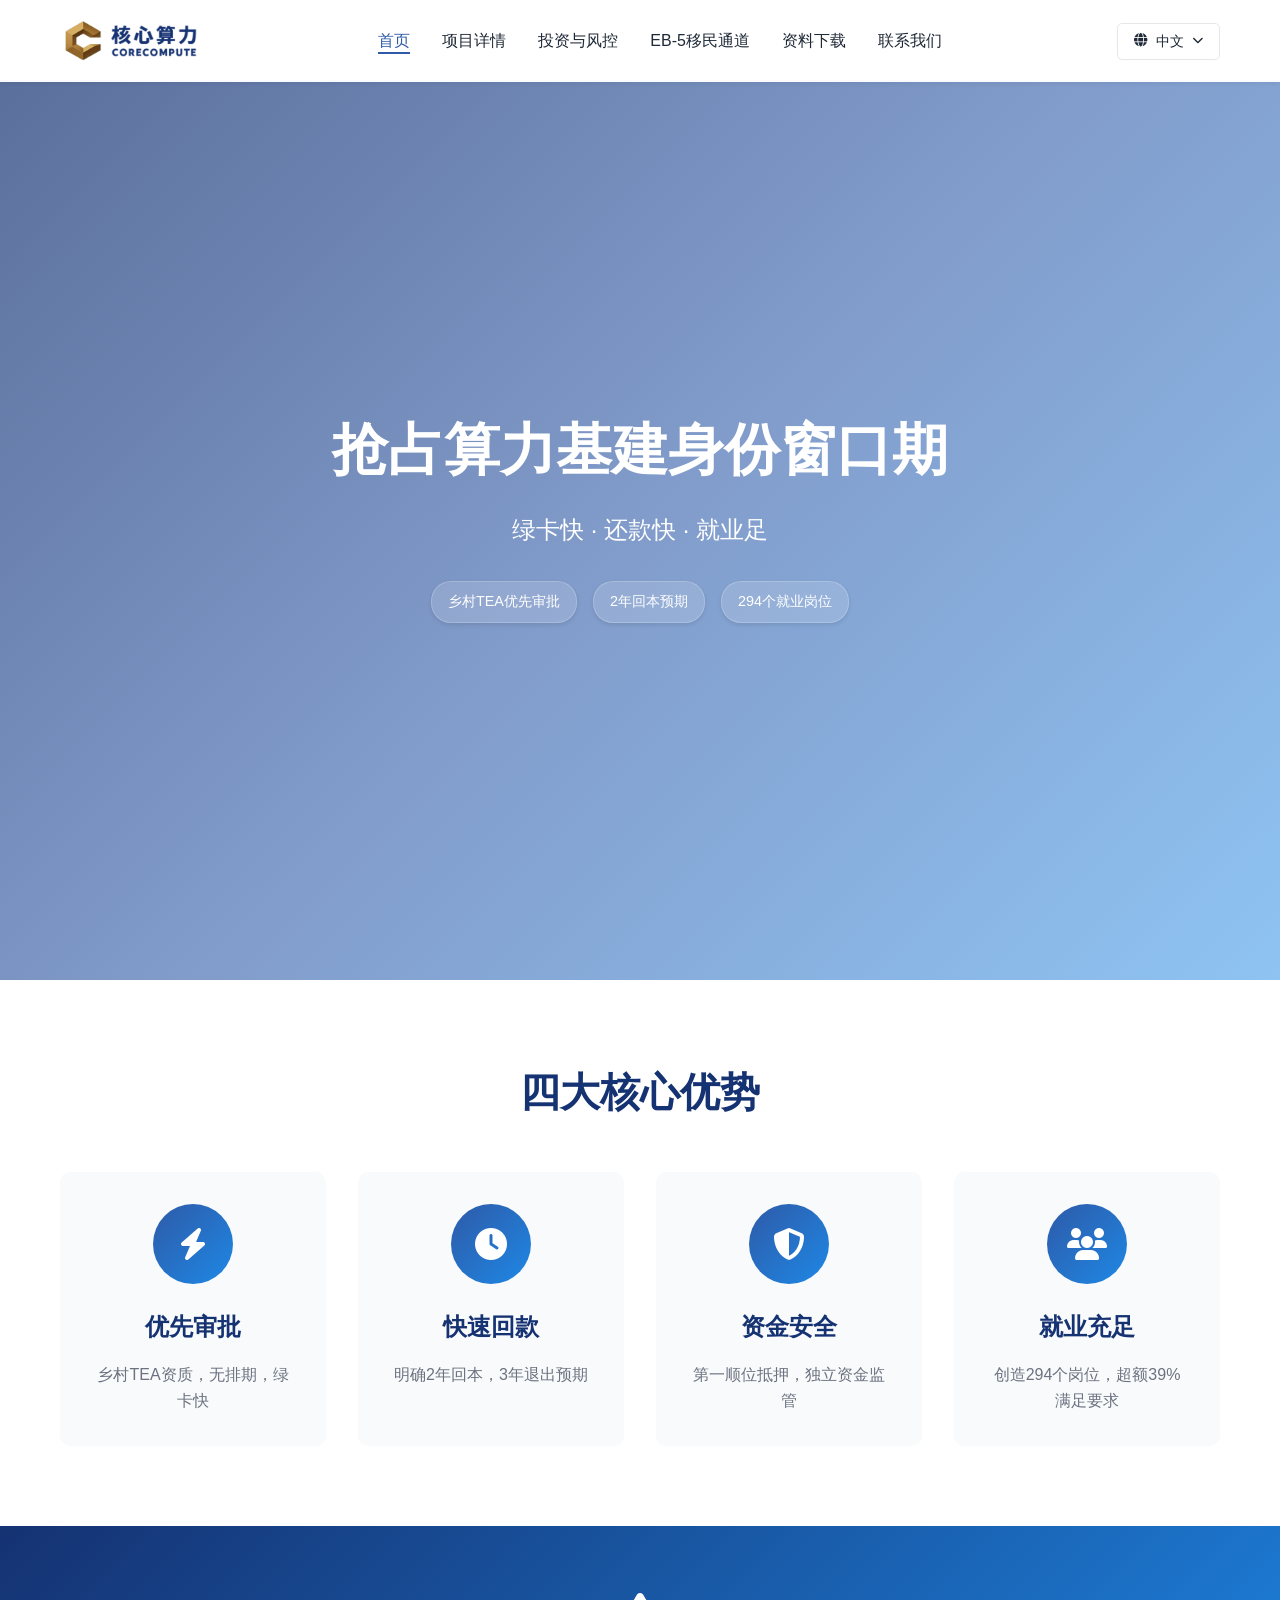
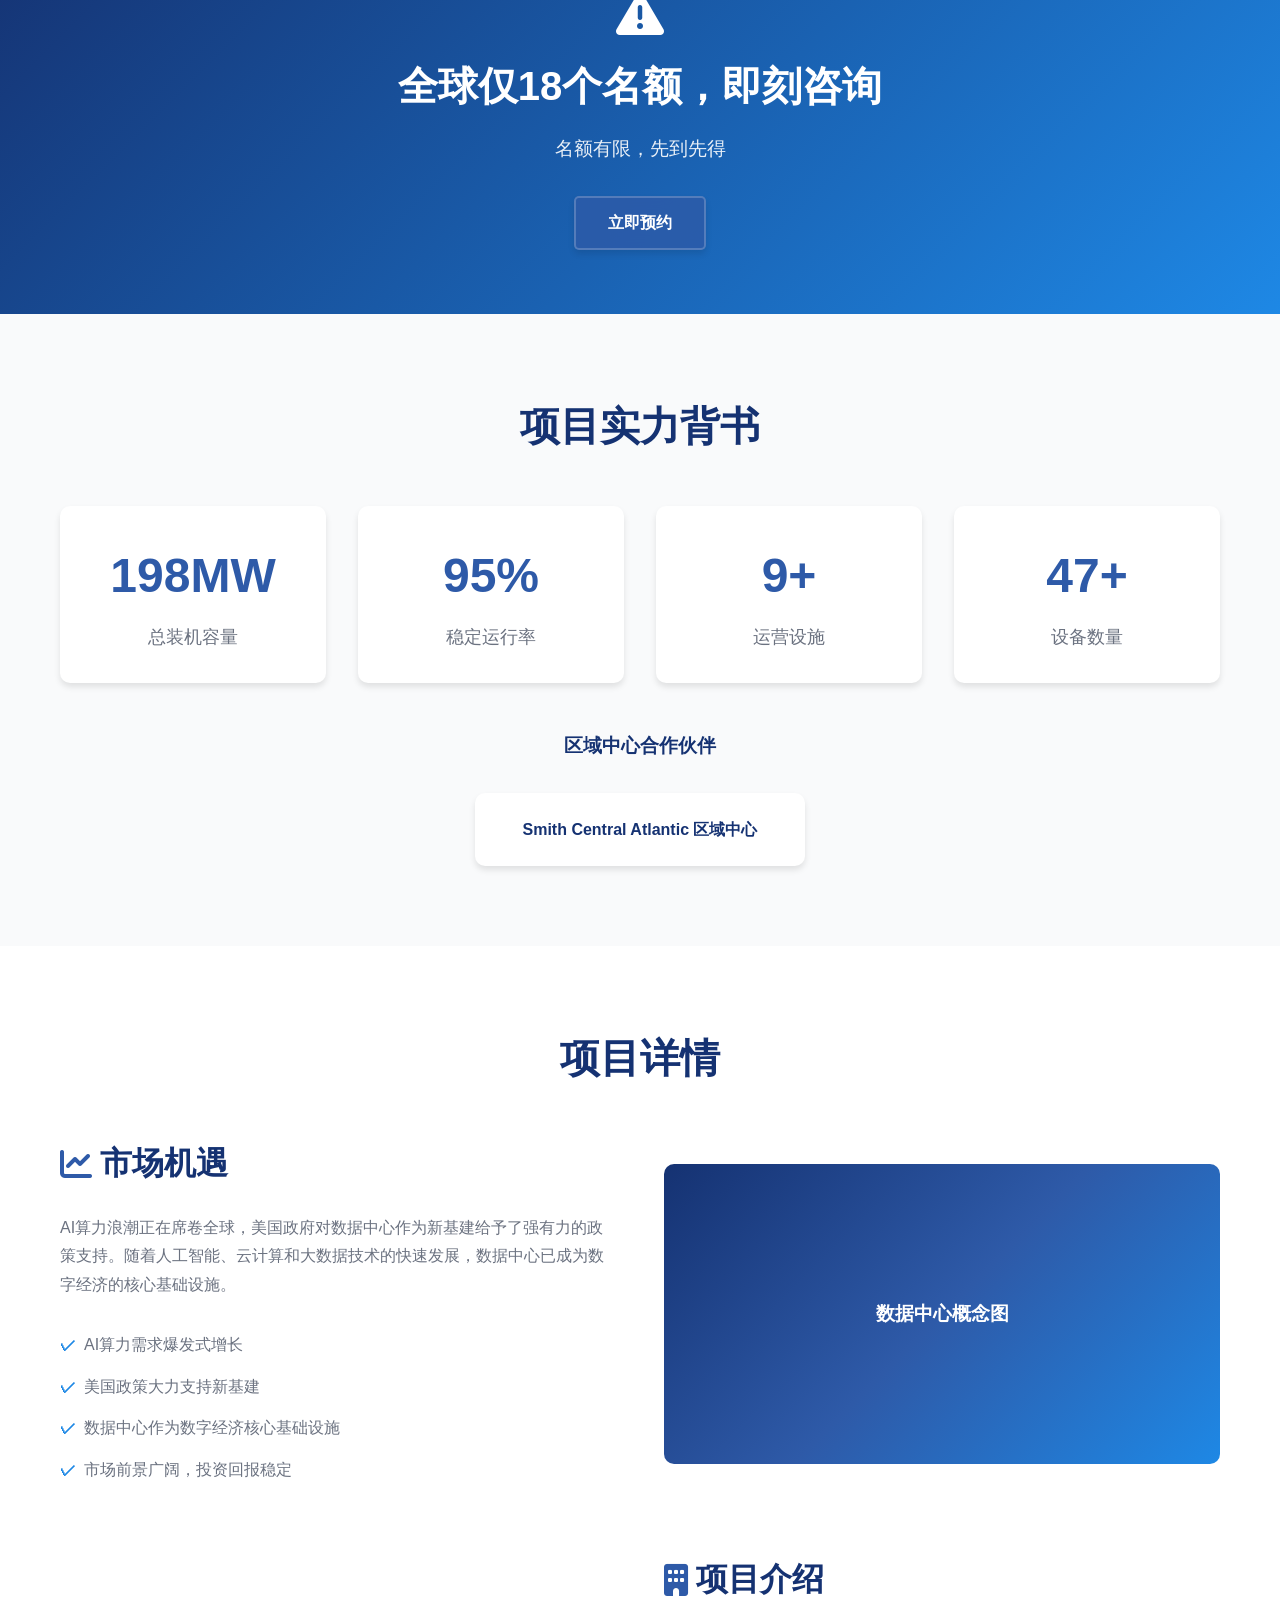
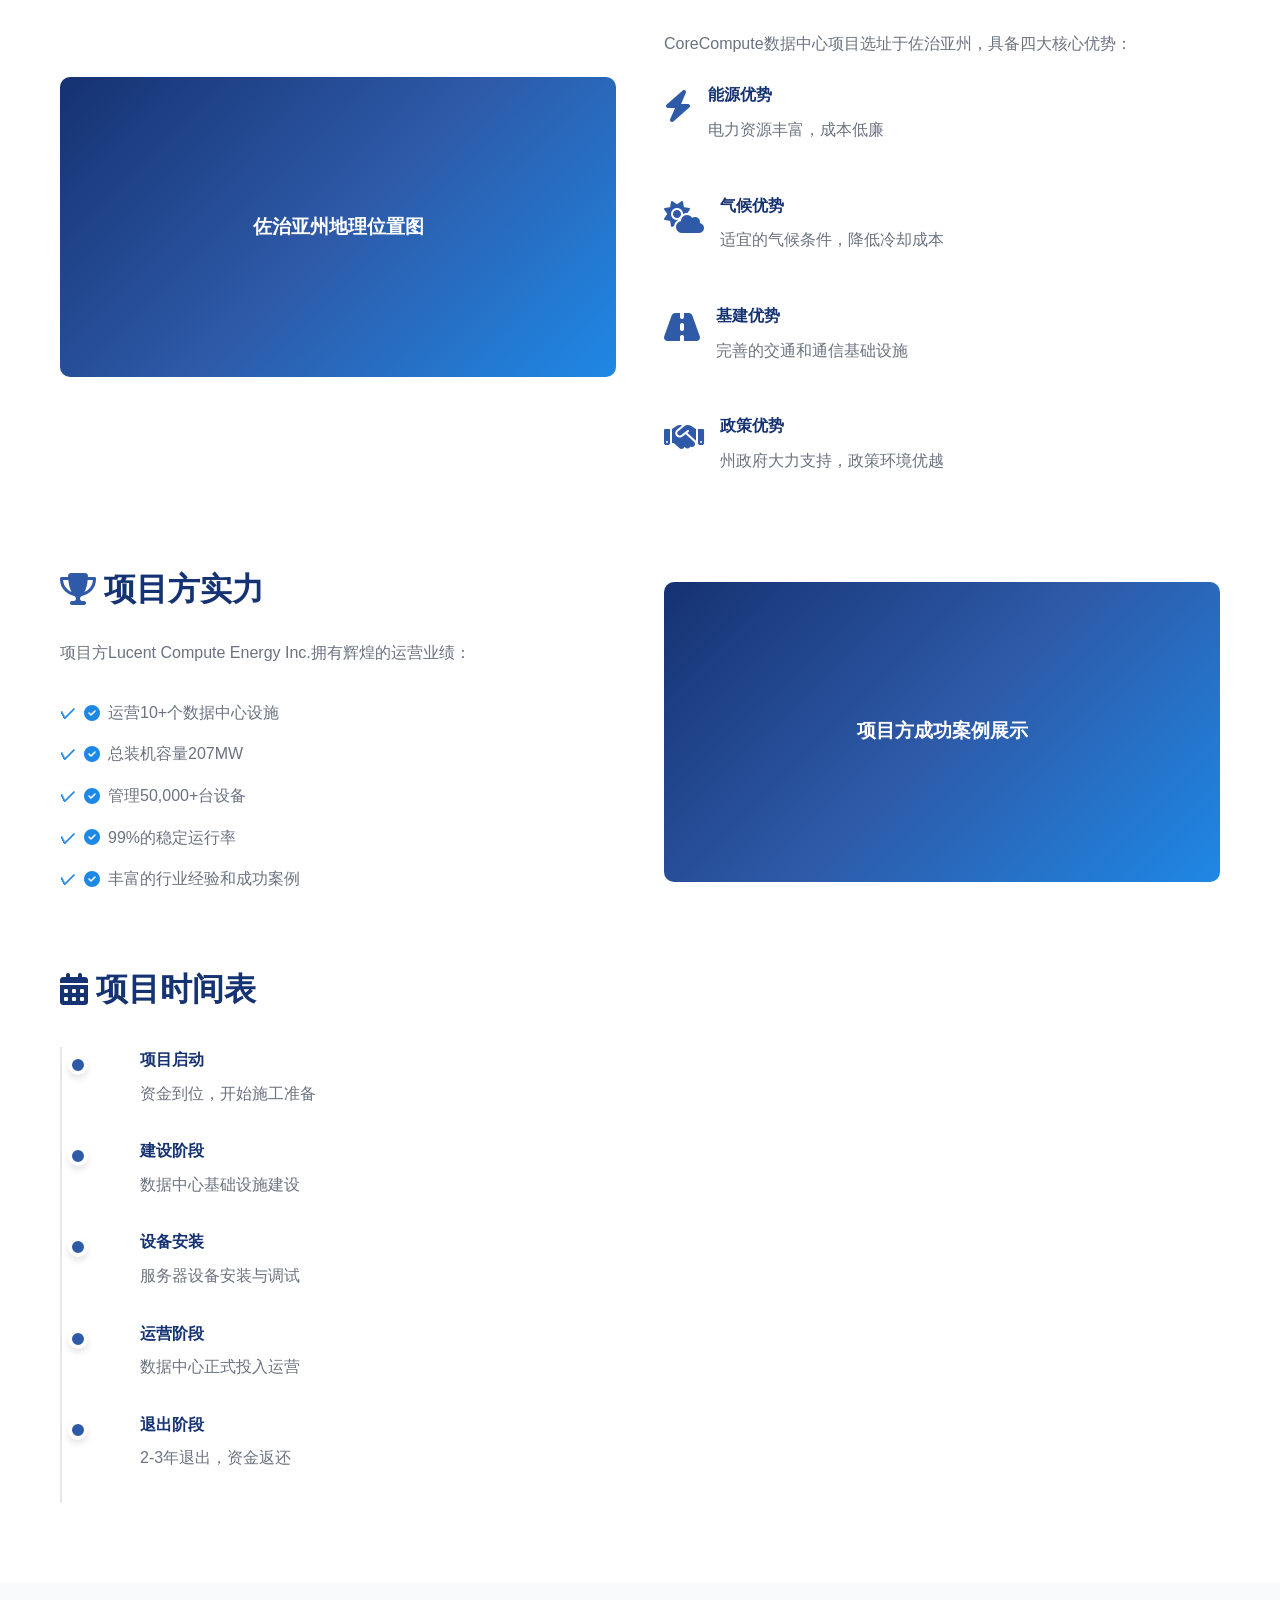
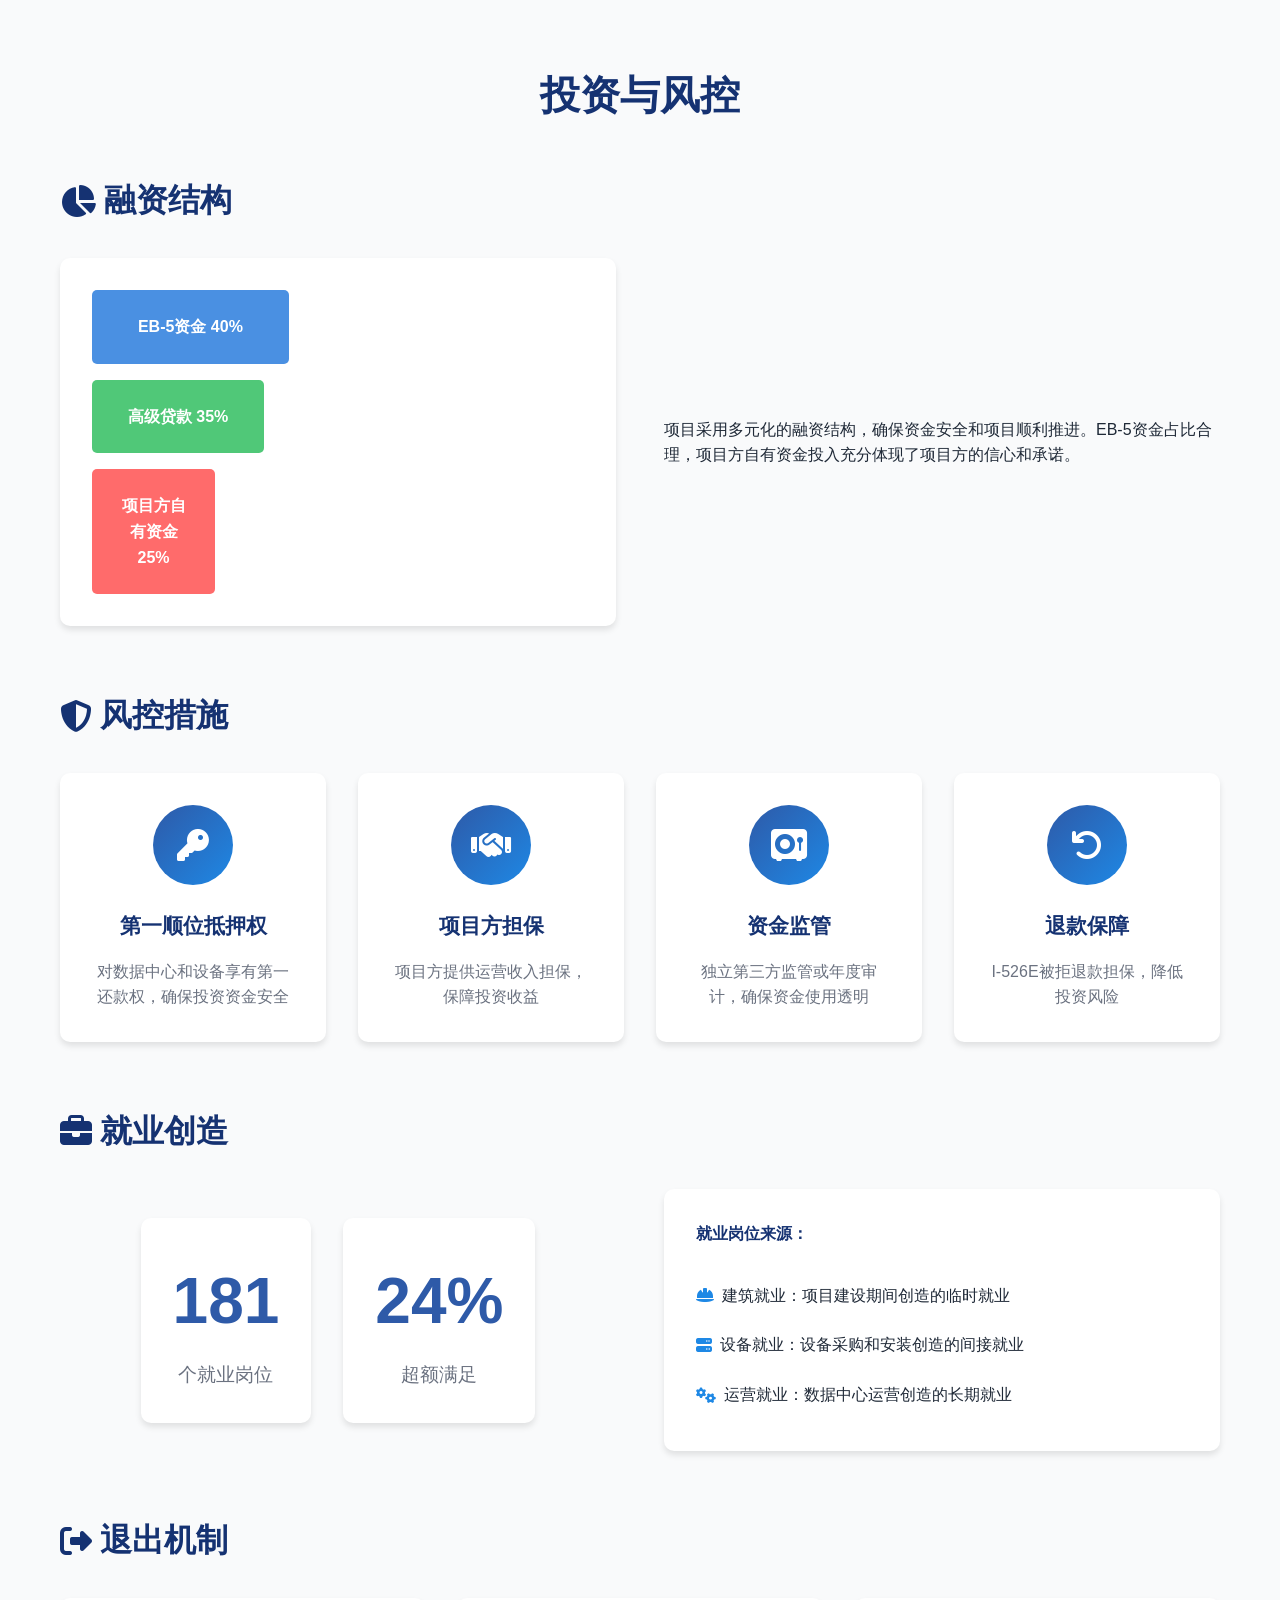
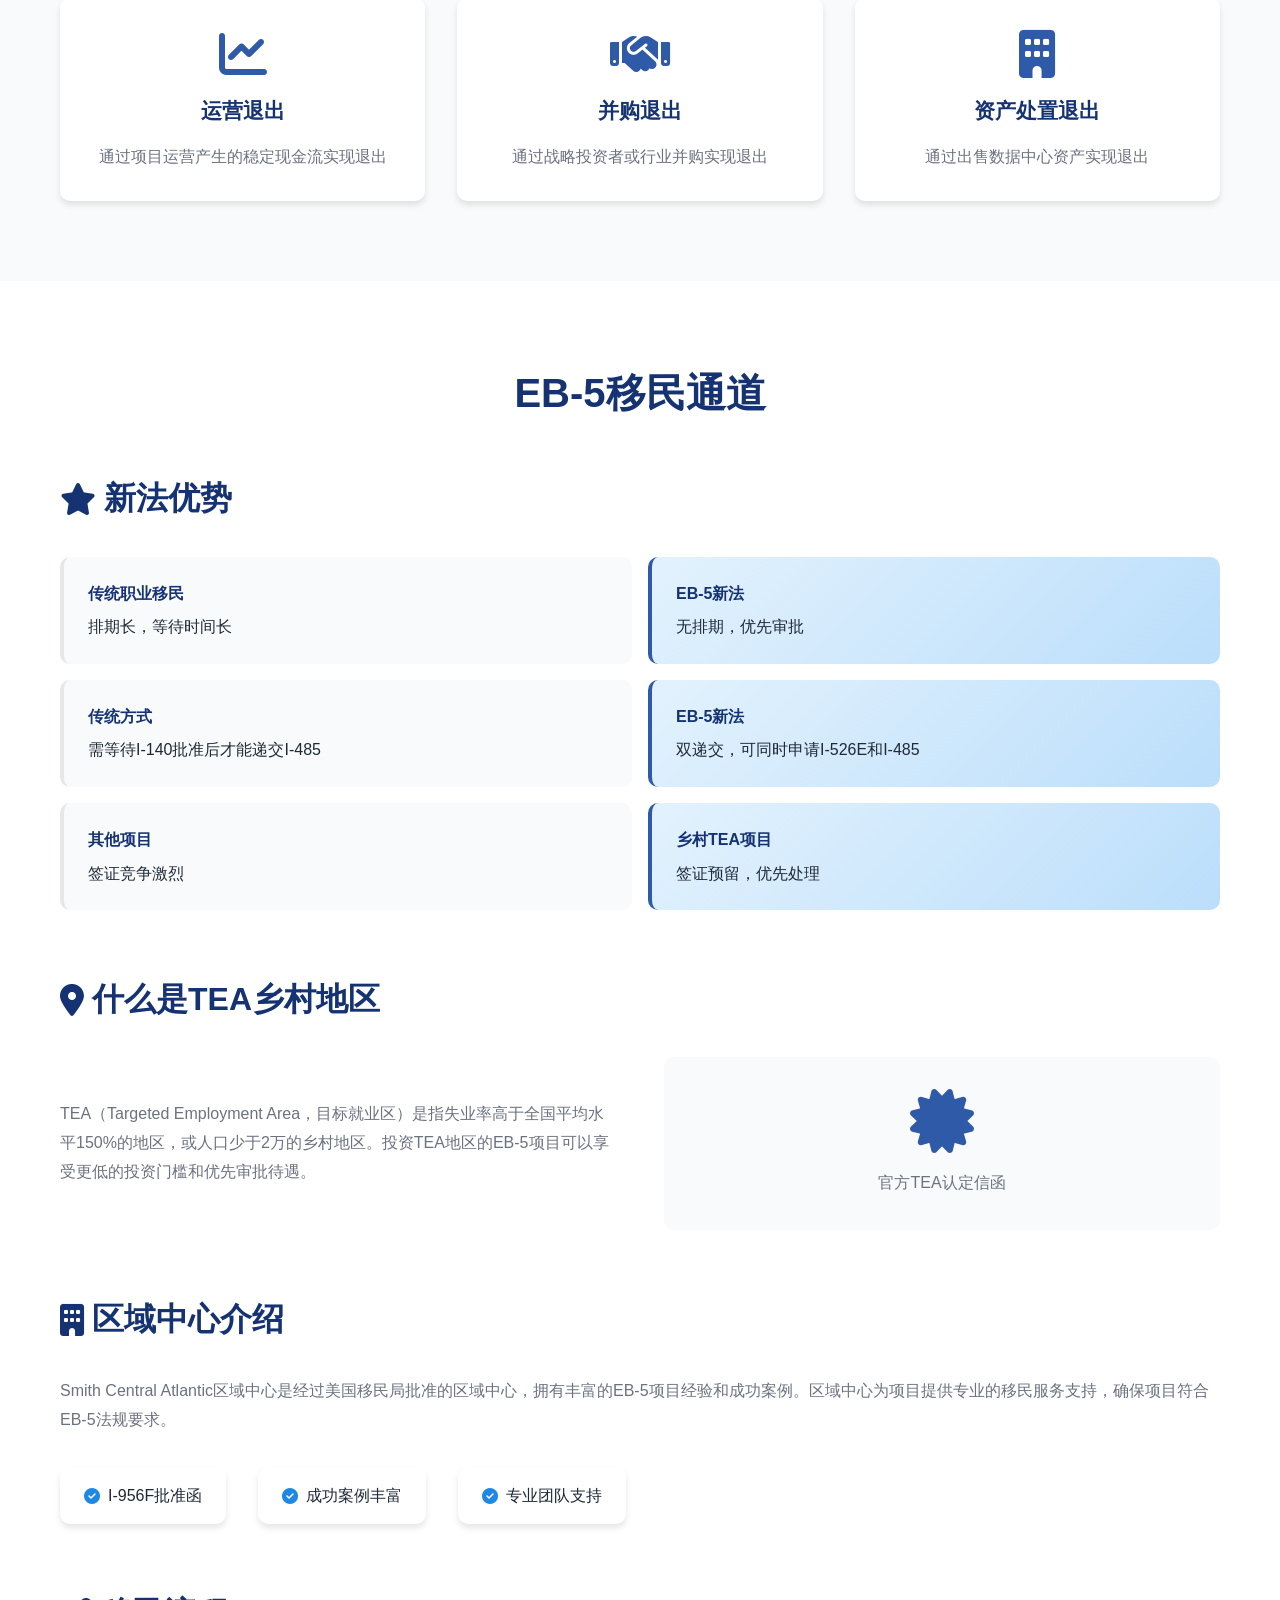
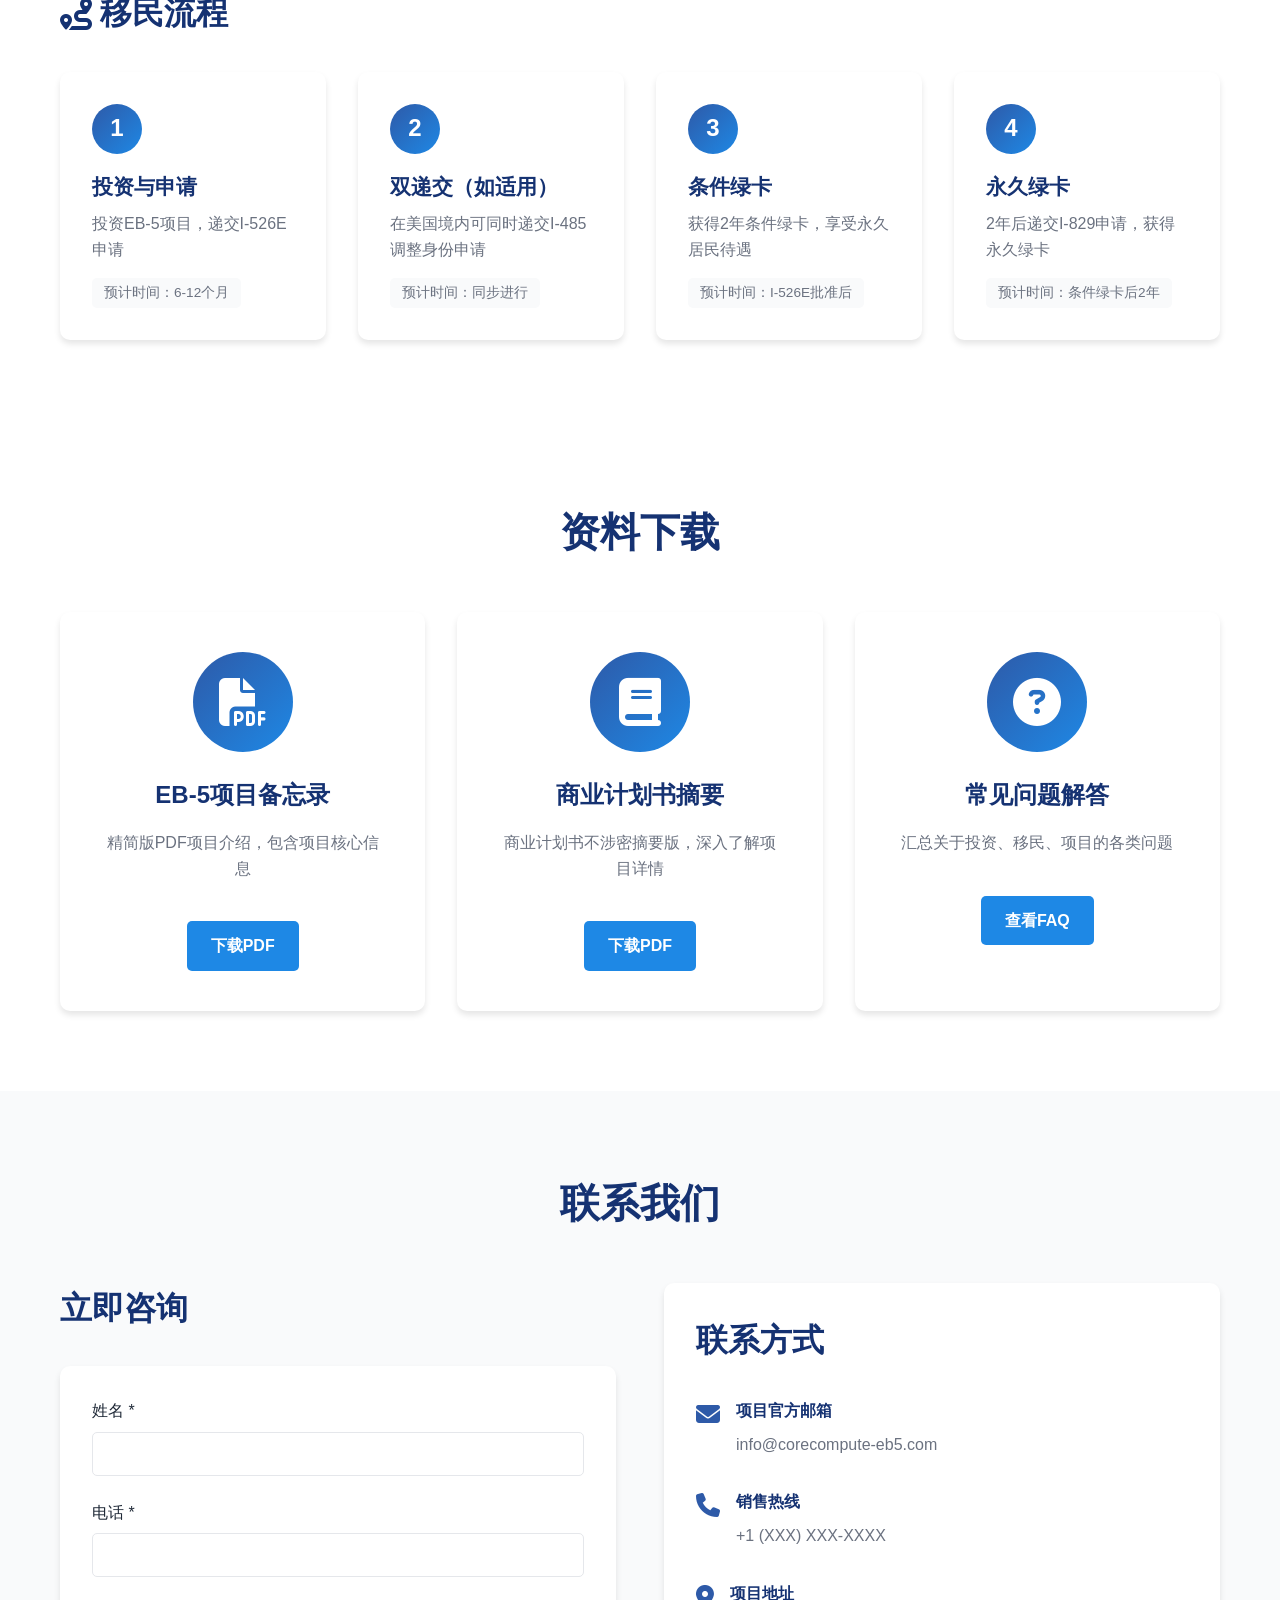
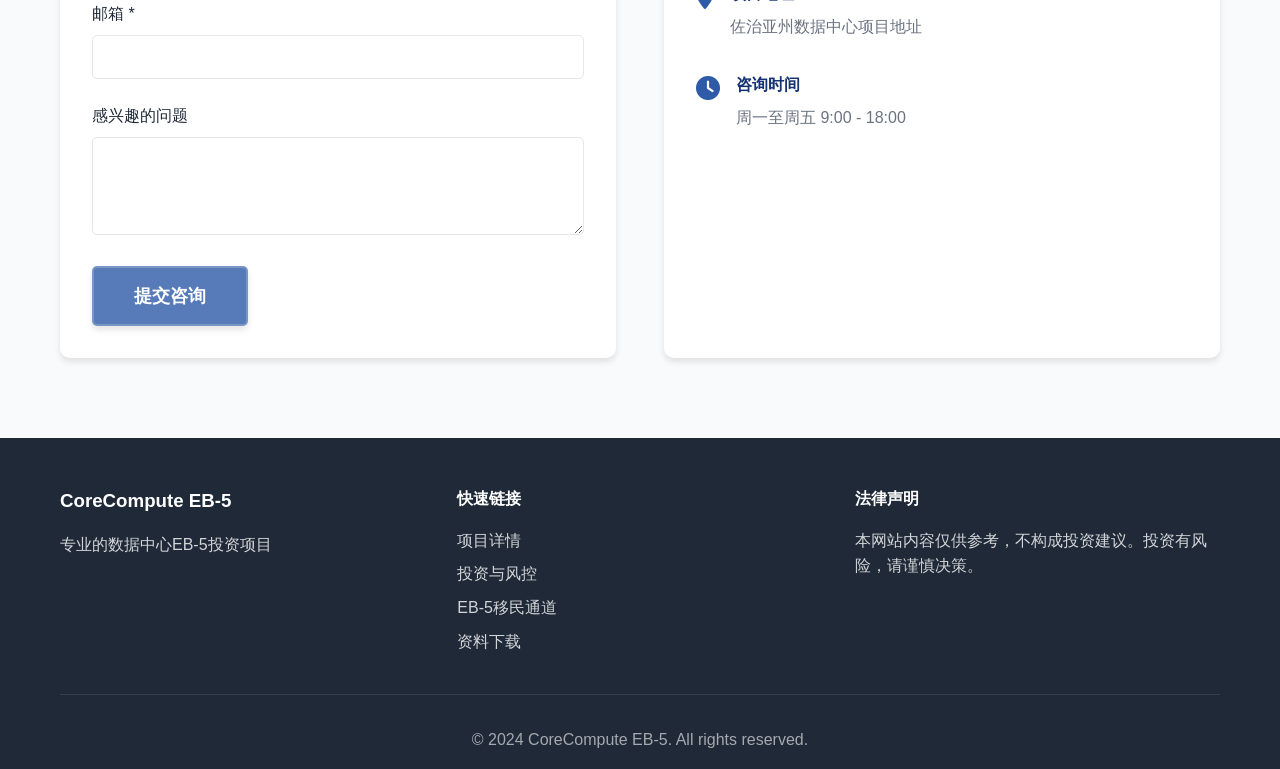
==== commit 03e83b57: "优化移动端显示" ====
--- a/core/index.html
+++ b/core/index.html
@@ -2,7 +2,10 @@
 <html lang="zh-CN">
 <head>
     <meta charset="UTF-8">
-    <meta name="viewport" content="width=device-width, initial-scale=1.0">
+    <meta name="viewport" content="width=device-width, initial-scale=1.0, maximum-scale=5.0, user-scalable=yes">
+    <meta name="format-detection" content="telephone=no">
+    <meta name="apple-mobile-web-app-capable" content="yes">
+    <meta name="apple-mobile-web-app-status-bar-style" content="black-translucent">
     <title>CoreCompute EB-5 数据中心项目 | 美国乡村TEA优先审批</title>
     <link rel="stylesheet" href="styles.css">
     <link rel="stylesheet" href="https://cdnjs.cloudflare.com/ajax/libs/font-awesome/6.4.0/css/all.min.css">
--- a/core/styles.css
+++ b/core/styles.css
@@ -23,6 +23,10 @@
     line-height: 1.6;
     color: var(--text-dark);
     overflow-x: hidden;
+    /* 移动端优化 */
+    -webkit-font-smoothing: antialiased;
+    -moz-osx-font-smoothing: grayscale;
+    text-rendering: optimizeLegibility;
 }
 
 .container {
@@ -317,6 +321,10 @@
     transform: translate(-50%, -50%);
     z-index: 0;
     object-fit: cover;
+    /* 移动端优化 */
+    -webkit-transform: translate(-50%, -50%);
+    -moz-transform: translate(-50%, -50%);
+    -ms-transform: translate(-50%, -50%);
 }
 
 .hero-overlay {
@@ -1365,6 +1373,54 @@
 
 /* 响应式设计 */
 @media (max-width: 768px) {
+    /* 防止横向滚动 */
+    html, body {
+        overflow-x: hidden;
+        max-width: 100%;
+        position: relative;
+    }
+
+    * {
+        max-width: 100%;
+        word-wrap: break-word;
+    }
+
+    img, video {
+        max-width: 100%;
+        height: auto;
+    }
+
+    /* 防止表格和长文本溢出 */
+    table {
+        width: 100%;
+        display: block;
+        overflow-x: auto;
+        -webkit-overflow-scrolling: touch;
+    }
+
+    /* 确保所有输入框在移动端正确显示 */
+    input, textarea, select {
+        -webkit-appearance: none;
+        -moz-appearance: none;
+        appearance: none;
+        border-radius: 0;
+    }
+
+    /* 移动端按钮优化 */
+    button, a.btn-primary, a.btn-download {
+        -webkit-tap-highlight-color: rgba(0, 0, 0, 0.1);
+        touch-action: manipulation;
+    }
+
+    .container {
+        padding: 0 15px;
+    }
+
+    /* 导航栏优化 */
+    .navbar {
+        padding: 0.75rem 0;
+    }
+
     .nav-menu {
         position: fixed;
         left: -100%;
@@ -1375,15 +1431,38 @@
         text-align: center;
         transition: 0.3s;
         box-shadow: var(--shadow);
-        padding: 2rem 0;
+        padding: 1.5rem 0;
+        max-height: calc(100vh - 70px);
+        overflow-y: auto;
+        -webkit-overflow-scrolling: touch;
     }
 
     .nav-menu.active {
         left: 0;
     }
 
+    .nav-menu li {
+        width: 100%;
+        padding: 0.75rem 0;
+    }
+
+    .nav-menu .nav-link {
+        display: block;
+        padding: 0.75rem 1rem;
+        font-size: 1rem;
+        min-height: 44px;
+        display: flex;
+        align-items: center;
+        justify-content: center;
+    }
+
     .nav-toggle {
         display: flex;
+        min-width: 44px;
+        min-height: 44px;
+        align-items: center;
+        justify-content: center;
+        padding: 0.5rem;
     }
 
     .nav-cta {
@@ -1394,9 +1473,18 @@
         gap: 0.5rem;
     }
 
+    .language-switcher {
+        position: relative;
+    }
+
     .language-btn {
-        padding: 0.4rem 0.75rem;
+        padding: 0.5rem 0.75rem;
         font-size: 0.85rem;
+        min-width: 44px;
+        min-height: 44px;
+        display: flex;
+        align-items: center;
+        justify-content: center;
     }
 
     .language-btn .current-lang {
@@ -1405,44 +1493,215 @@
 
     .language-dropdown {
         right: 0;
-        min-width: 100px;
+        min-width: 120px;
+    }
+
+    .lang-option {
+        min-height: 44px;
+        display: flex;
+        align-items: center;
     }
 
     .nav-logo {
-        height: 40px;
+        height: 35px;
+        max-width: 120px;
     }
 
     .nav-brand h1 {
-        font-size: 1.2rem;
+        font-size: 1rem;
     }
 
     .nav-brand .subtitle {
-        font-size: 0.75rem;
+        font-size: 0.7rem;
+    }
+
+    /* Hero区域优化 */
+    .hero {
+        height: 100vh;
+        min-height: 500px;
+        max-height: 100vh;
+        margin-top: 60px;
+    }
+
+    .hero-bg-video {
+        object-fit: cover;
+        width: 100%;
+        height: 100%;
+        /* 移动端视频优化 */
+        -webkit-transform: translate(-50%, -50%);
+        transform: translate(-50%, -50%);
+    }
+
+    .hero-content {
+        padding: 1rem;
     }
 
     .hero-title {
+        font-size: 1.75rem;
+        line-height: 1.3;
+        margin-bottom: 0.75rem;
+        padding: 0 1rem;
+    }
+
+    .hero-subtitle {
+        font-size: 1rem;
+        margin-bottom: 1.5rem;
+        padding: 0 1rem;
+    }
+
+    .hero-badges {
+        gap: 0.5rem;
+        margin-bottom: 1.5rem;
+        padding: 0 1rem;
+        flex-wrap: wrap;
+        justify-content: center;
+    }
+
+    .badge {
+        padding: 0.4rem 0.8rem;
+        font-size: 0.8rem;
+        white-space: nowrap;
+    }
+
+    .scroll-indicator {
+        bottom: 20px;
+    }
+
+    .scroll-indicator i {
+        font-size: 1.5rem;
+    }
+
+    /* 通用样式优化 */
+    .section-title {
+        font-size: 1.75rem;
+        margin-bottom: 2rem;
+        padding: 0 0.5rem;
+    }
+
+    /* 优势卡片 */
+    .advantages {
+        padding: 3rem 0;
+    }
+
+    .advantages-grid {
+        grid-template-columns: 1fr;
+        gap: 1.5rem;
+    }
+
+    .advantage-card {
+        padding: 1.5rem;
+    }
+
+    .advantage-card h3 {
+        font-size: 1.25rem;
+    }
+
+    /* 名额告示 */
+    .quota-alert {
+        padding: 3rem 1rem;
+    }
+
+    .quota-content i {
+        font-size: 2.5rem;
+    }
+
+    .quota-content h2 {
+        font-size: 1.75rem;
+    }
+
+    .quota-content p {
+        font-size: 1rem;
+    }
+
+    /* 信任背书 */
+    .trust {
+        padding: 3rem 0;
+    }
+
+    .trust-stats {
+        grid-template-columns: repeat(2, 1fr);
+        gap: 1rem;
+    }
+
+    .stat-item {
+        padding: 1.5rem 1rem;
+    }
+
+    .stat-number {
         font-size: 2rem;
     }
 
-    .hero-subtitle {
-        font-size: 1.2rem;
-    }
-
-    .hero-cta {
-        flex-direction: column;
-        align-items: center;
-    }
-
-    .section-title {
-        font-size: 2rem;
+    .stat-label {
+        font-size: 0.9rem;
+    }
+
+    /* 项目详情 */
+    .project-details {
+        padding: 3rem 0;
     }
 
     .detail-section {
         grid-template-columns: 1fr;
+        gap: 2rem;
+        margin-bottom: 3rem;
     }
 
     .detail-section.reverse {
         direction: ltr;
+    }
+
+    .detail-content h3 {
+        font-size: 1.5rem;
+        margin-bottom: 1rem;
+    }
+
+    .detail-content p {
+        font-size: 0.95rem;
+        line-height: 1.7;
+    }
+
+    .detail-image {
+        min-height: 250px;
+    }
+
+    .placeholder-image {
+        min-height: 250px;
+        font-size: 1rem;
+        padding: 1rem;
+    }
+
+    .feature-item {
+        gap: 0.75rem;
+    }
+
+    .feature-item i {
+        font-size: 1.5rem;
+    }
+
+    .timeline-section {
+        margin-top: 3rem;
+    }
+
+    .timeline-section h3 {
+        font-size: 1.5rem;
+    }
+
+    .timeline-item {
+        padding-left: 2.5rem;
+        padding-bottom: 1.5rem;
+    }
+
+    /* 投资与风控 */
+    .investment {
+        padding: 3rem 0;
+    }
+
+    .investment-section h3,
+    .risk-control h3,
+    .employment-section h3,
+    .exit-section h3 {
+        font-size: 1.5rem;
+        margin-bottom: 1.5rem;
     }
 
     .finance-structure,
@@ -1450,17 +1709,287 @@
     .tea-content,
     .contact-content {
         grid-template-columns: 1fr;
+        gap: 2rem;
+    }
+
+    .chart-placeholder {
+        padding: 1.5rem;
+    }
+
+    .chart-item {
+        padding: 1rem;
+        font-size: 0.9rem;
+    }
+
+    .risk-grid,
+    .exit-options {
+        grid-template-columns: 1fr;
+        gap: 1.5rem;
+    }
+
+    .risk-card,
+    .exit-card {
+        padding: 1.5rem;
+    }
+
+    .employment-stats {
+        flex-direction: column;
+        gap: 1rem;
+    }
+
+    .employment-stat {
+        padding: 1.5rem;
+    }
+
+    .stat-number-large {
+        font-size: 3rem;
+    }
+
+    .stat-label-large {
+        font-size: 1rem;
+    }
+
+    .employment-breakdown {
+        padding: 1.5rem;
+    }
+
+    .employment-breakdown ul li {
+        font-size: 0.9rem;
+        padding: 0.5rem 0;
+    }
+
+    /* EB-5移民通道 */
+    .eb5-section {
+        padding: 3rem 0;
+    }
+
+    .eb5-advantages h3,
+    .tea-section h3,
+    .regional-center h3,
+    .immigration-process h3 {
+        font-size: 1.5rem;
+        margin-bottom: 1.5rem;
     }
 
     .comparison-table {
         grid-template-columns: 1fr;
-    }
-
-    .advantages-grid,
-    .risk-grid,
-    .exit-options,
+        gap: 0.75rem;
+    }
+
+    .comparison-item {
+        padding: 1rem;
+    }
+
+    .tea-content {
+        grid-template-columns: 1fr;
+        gap: 2rem;
+    }
+
+    .tea-certificate {
+        padding: 1.5rem;
+    }
+
+    .certificate-placeholder i {
+        font-size: 3rem;
+    }
+
+    .rc-achievements {
+        flex-direction: column;
+        gap: 1rem;
+    }
+
+    .rc-achievement {
+        padding: 0.75rem 1rem;
+    }
+
     .process-timeline {
         grid-template-columns: 1fr;
-    }
-}
-
+        gap: 1.5rem;
+    }
+
+    .process-step {
+        padding: 1.5rem;
+    }
+
+    .step-number {
+        width: 45px;
+        height: 45px;
+        font-size: 1.25rem;
+    }
+
+    /* 资料下载 */
+    .resources {
+        padding: 3rem 0;
+    }
+
+    .resources-grid {
+        grid-template-columns: 1fr;
+        gap: 1.5rem;
+    }
+
+    .resource-card {
+        padding: 2rem 1.5rem;
+    }
+
+    .resource-icon {
+        width: 80px;
+        height: 80px;
+        font-size: 2.5rem;
+    }
+
+    .resource-card h3 {
+        font-size: 1.25rem;
+    }
+
+    /* 联系我们 */
+    .contact {
+        padding: 3rem 0;
+    }
+
+    .contact-content {
+        grid-template-columns: 1fr;
+        gap: 2rem;
+    }
+
+    .contact-form-container h3,
+    .contact-info h3 {
+        font-size: 1.5rem;
+        margin-bottom: 1.5rem;
+    }
+
+    .contact-form,
+    .contact-info {
+        padding: 1.5rem;
+    }
+
+    .form-group {
+        margin-bottom: 1.25rem;
+    }
+
+    .form-group input,
+    .form-group textarea {
+        font-size: 16px; /* 防止iOS自动缩放 */
+        padding: 0.875rem;
+        min-height: 44px;
+    }
+
+    .form-group textarea {
+        min-height: 120px;
+    }
+
+    .btn-primary,
+    .btn-download {
+        width: 100%;
+        padding: 0.875rem 1.5rem;
+        font-size: 1rem;
+        min-height: 44px;
+        display: flex;
+        align-items: center;
+        justify-content: center;
+    }
+
+    .btn-large {
+        padding: 1rem 1.5rem;
+        font-size: 1.05rem;
+    }
+
+    .info-item {
+        margin-bottom: 1.5rem;
+    }
+
+    .info-item i {
+        font-size: 1.25rem;
+    }
+
+    /* 页脚 */
+    .footer {
+        padding: 2.5rem 0 1rem;
+    }
+
+    .footer-content {
+        grid-template-columns: 1fr;
+        gap: 2rem;
+    }
+
+    .footer-section h3,
+    .footer-section h4 {
+        font-size: 1.1rem;
+        margin-bottom: 0.75rem;
+    }
+
+    .footer-section p,
+    .footer-section a {
+        font-size: 0.9rem;
+    }
+}
+
+/* 更小的移动设备优化 */
+@media (max-width: 480px) {
+    .container {
+        padding: 0 12px;
+    }
+
+    .hero-title {
+        font-size: 1.5rem;
+    }
+
+    .hero-subtitle {
+        font-size: 0.9rem;
+    }
+
+    .section-title {
+        font-size: 1.5rem;
+    }
+
+    .trust-stats {
+        grid-template-columns: 1fr;
+    }
+
+    .stat-number {
+        font-size: 1.75rem;
+    }
+
+    .stat-number-large {
+        font-size: 2.5rem;
+    }
+
+    .quota-content h2 {
+        font-size: 1.5rem;
+    }
+
+    .detail-content h3,
+    .investment-section h3,
+    .risk-control h3,
+    .employment-section h3,
+    .exit-section h3,
+    .eb5-advantages h3,
+    .tea-section h3,
+    .regional-center h3,
+    .immigration-process h3,
+    .contact-form-container h3,
+    .contact-info h3 {
+        font-size: 1.25rem;
+    }
+}
+
+/* 横屏模式优化 */
+@media (max-width: 768px) and (orientation: landscape) {
+    .hero {
+        min-height: 100vh;
+        height: auto;
+    }
+
+    .hero-title {
+        font-size: 1.5rem;
+    }
+
+    .hero-subtitle {
+        font-size: 0.9rem;
+        margin-bottom: 1rem;
+    }
+
+    .hero-badges {
+        margin-bottom: 1rem;
+    }
+}
+
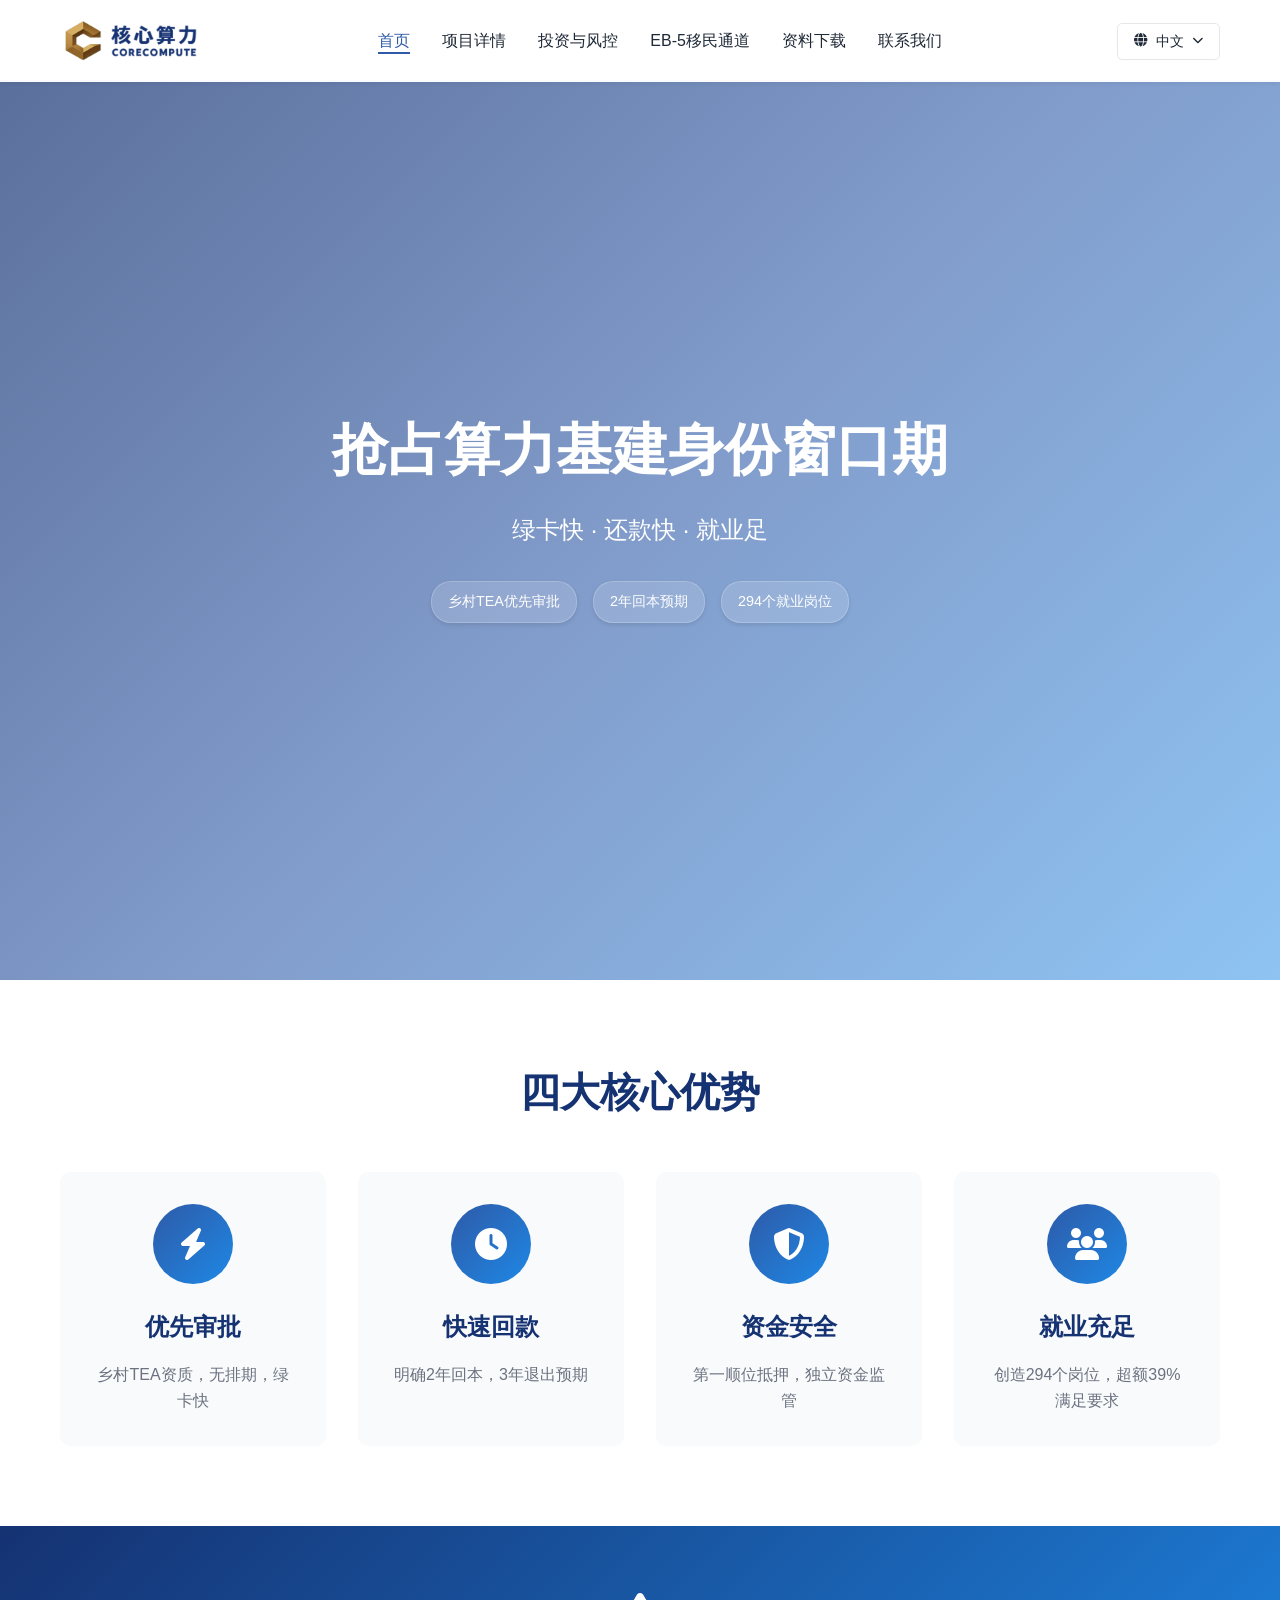
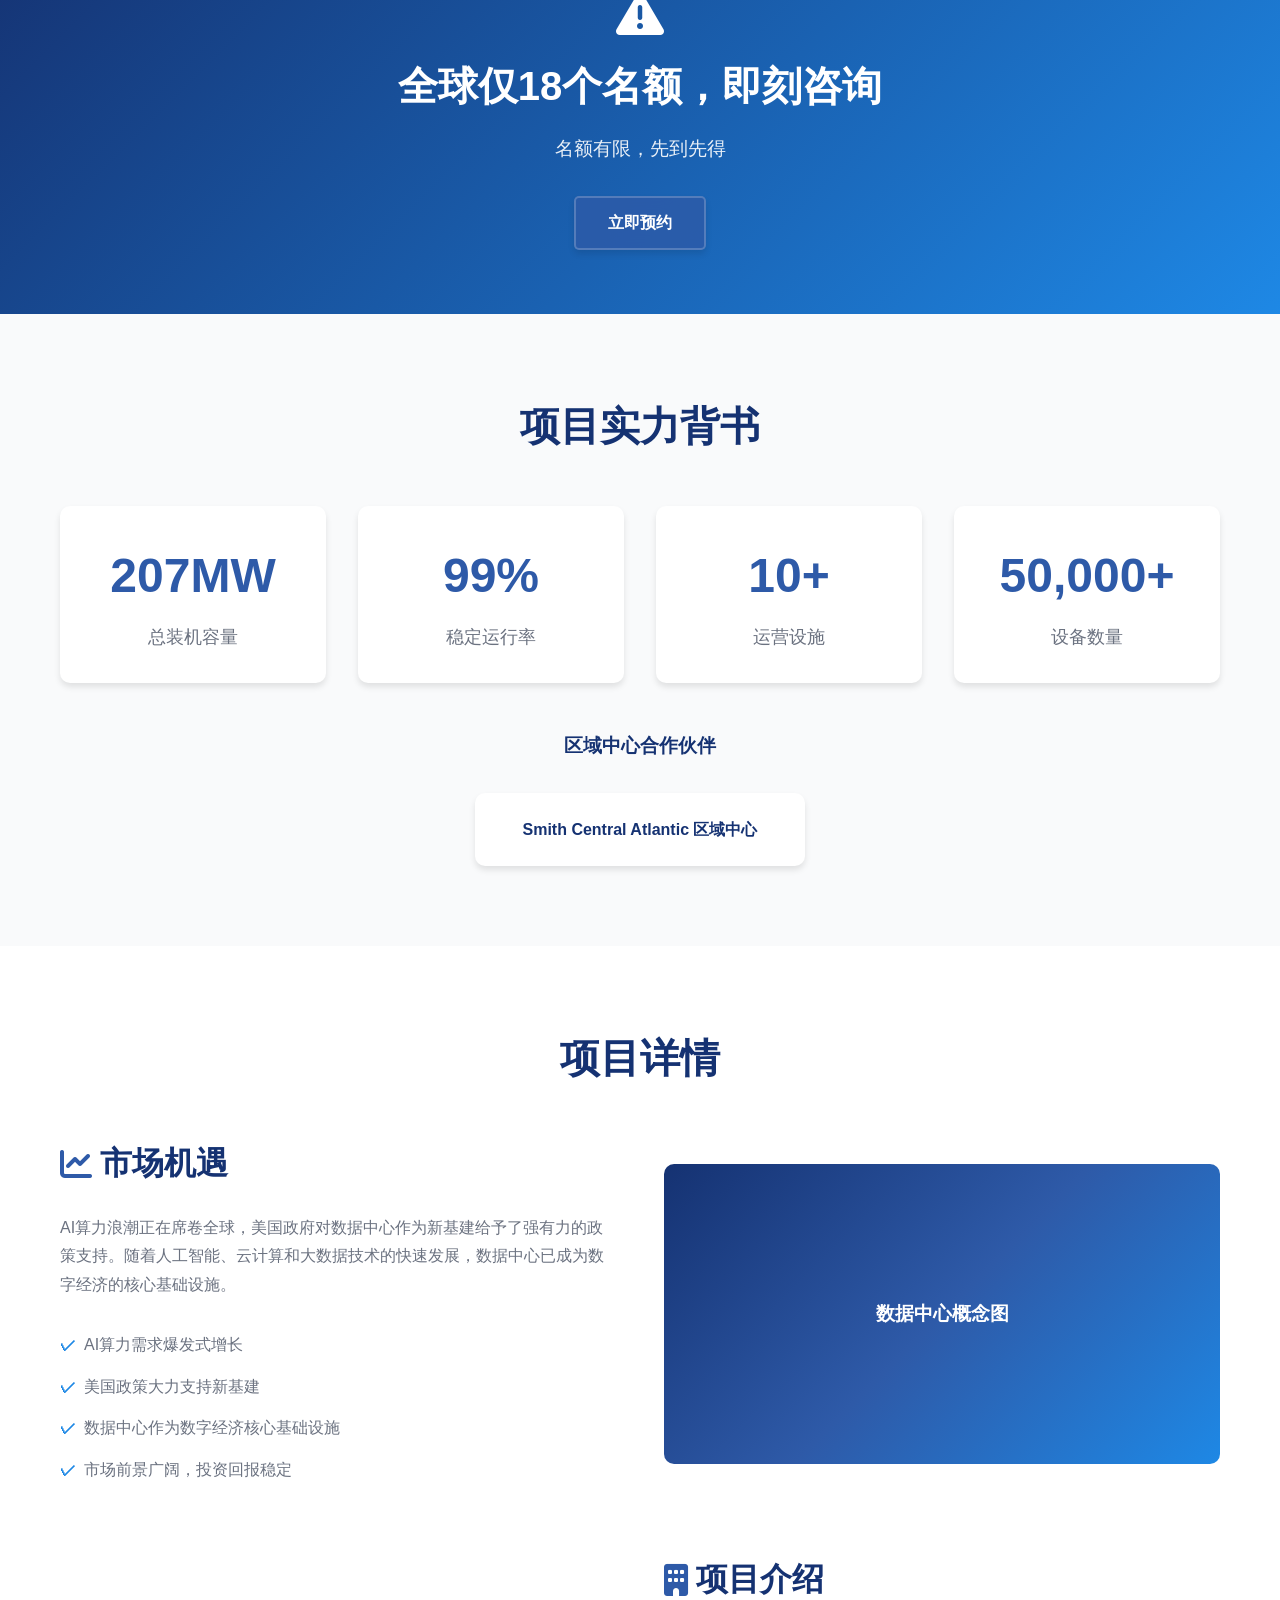
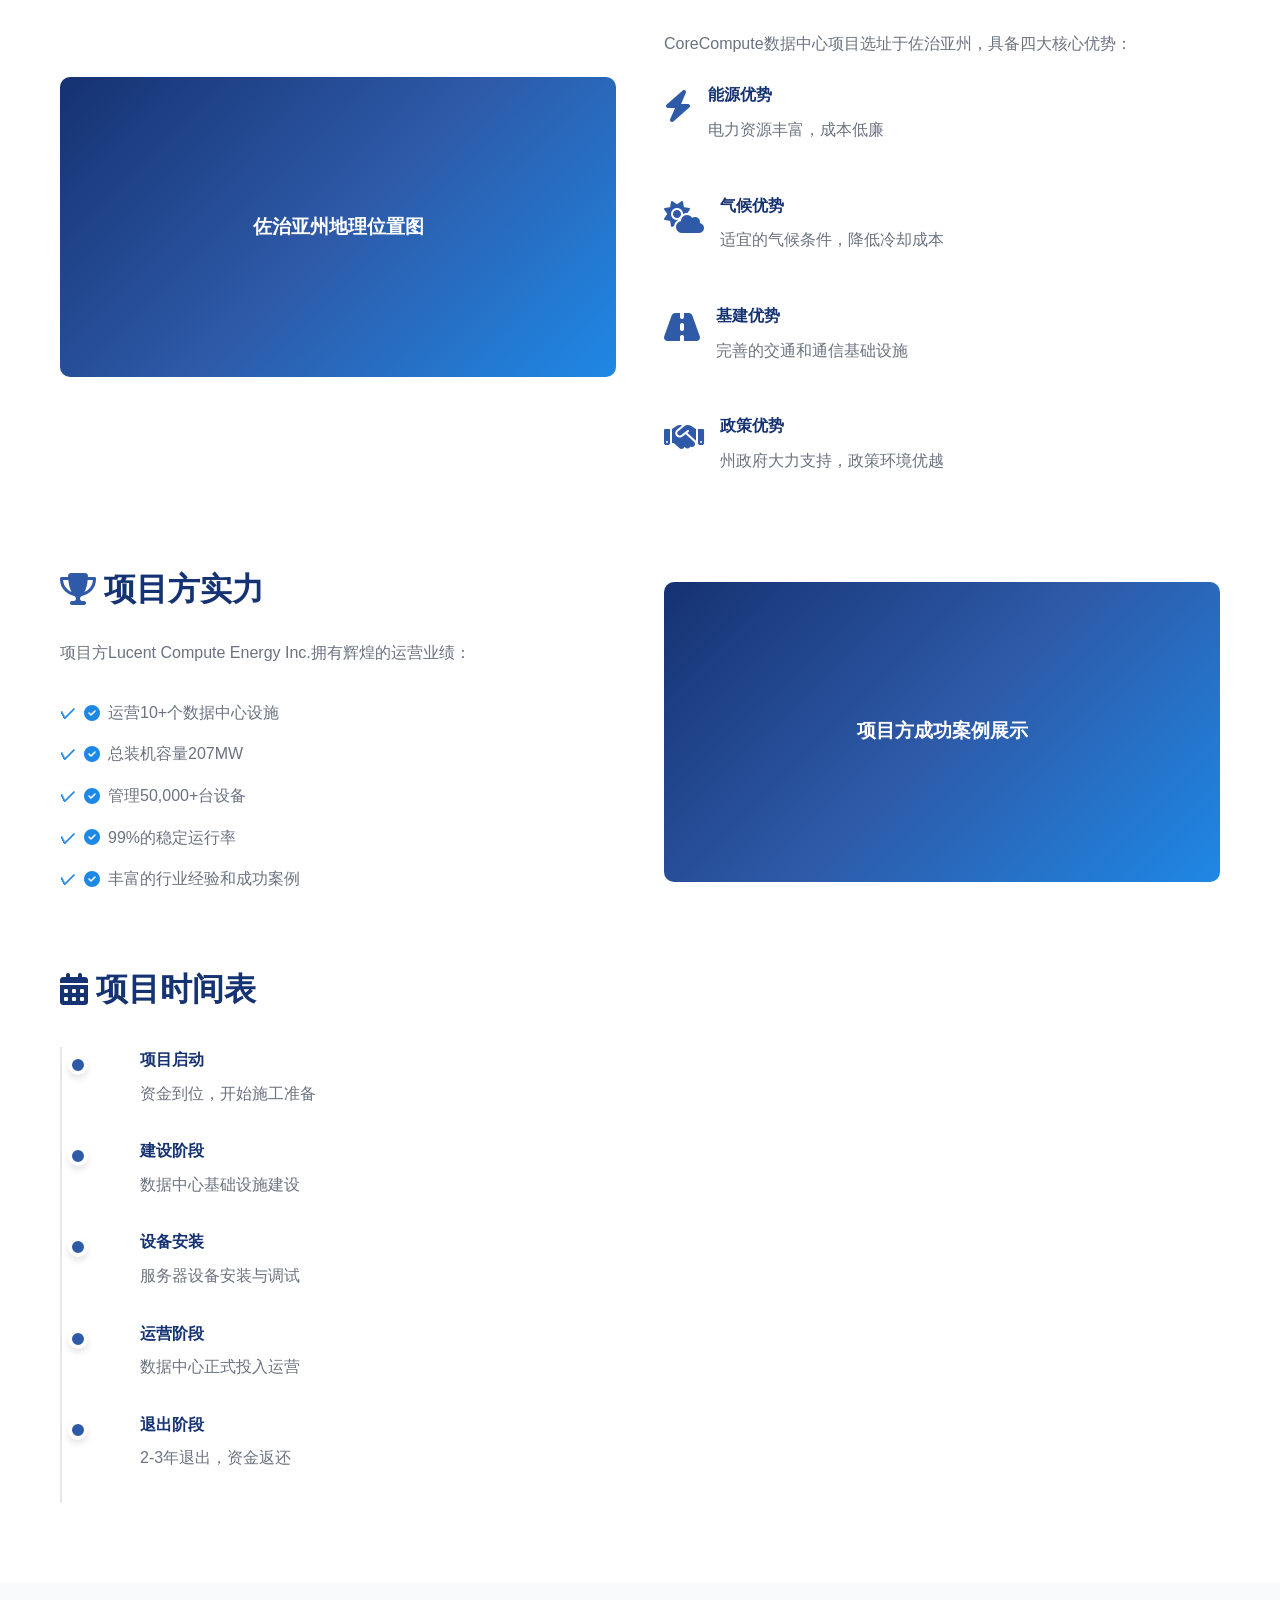
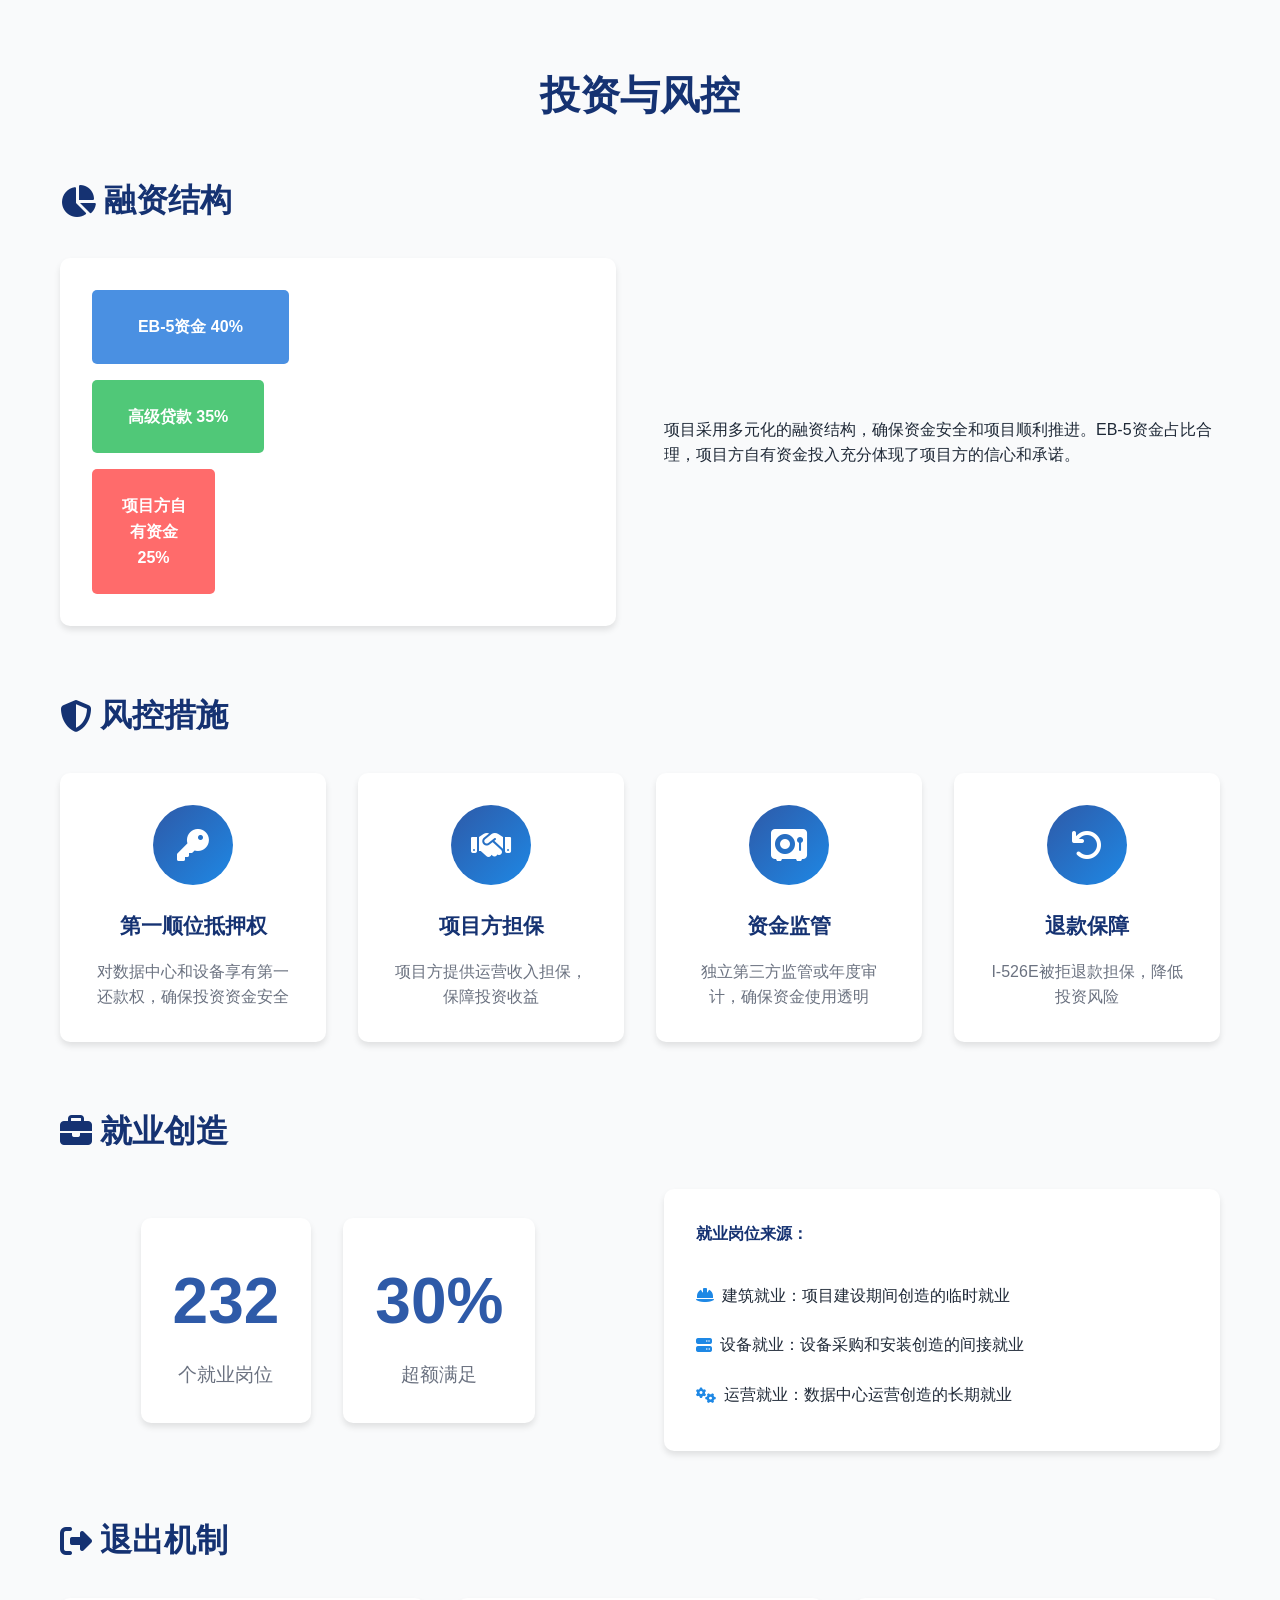
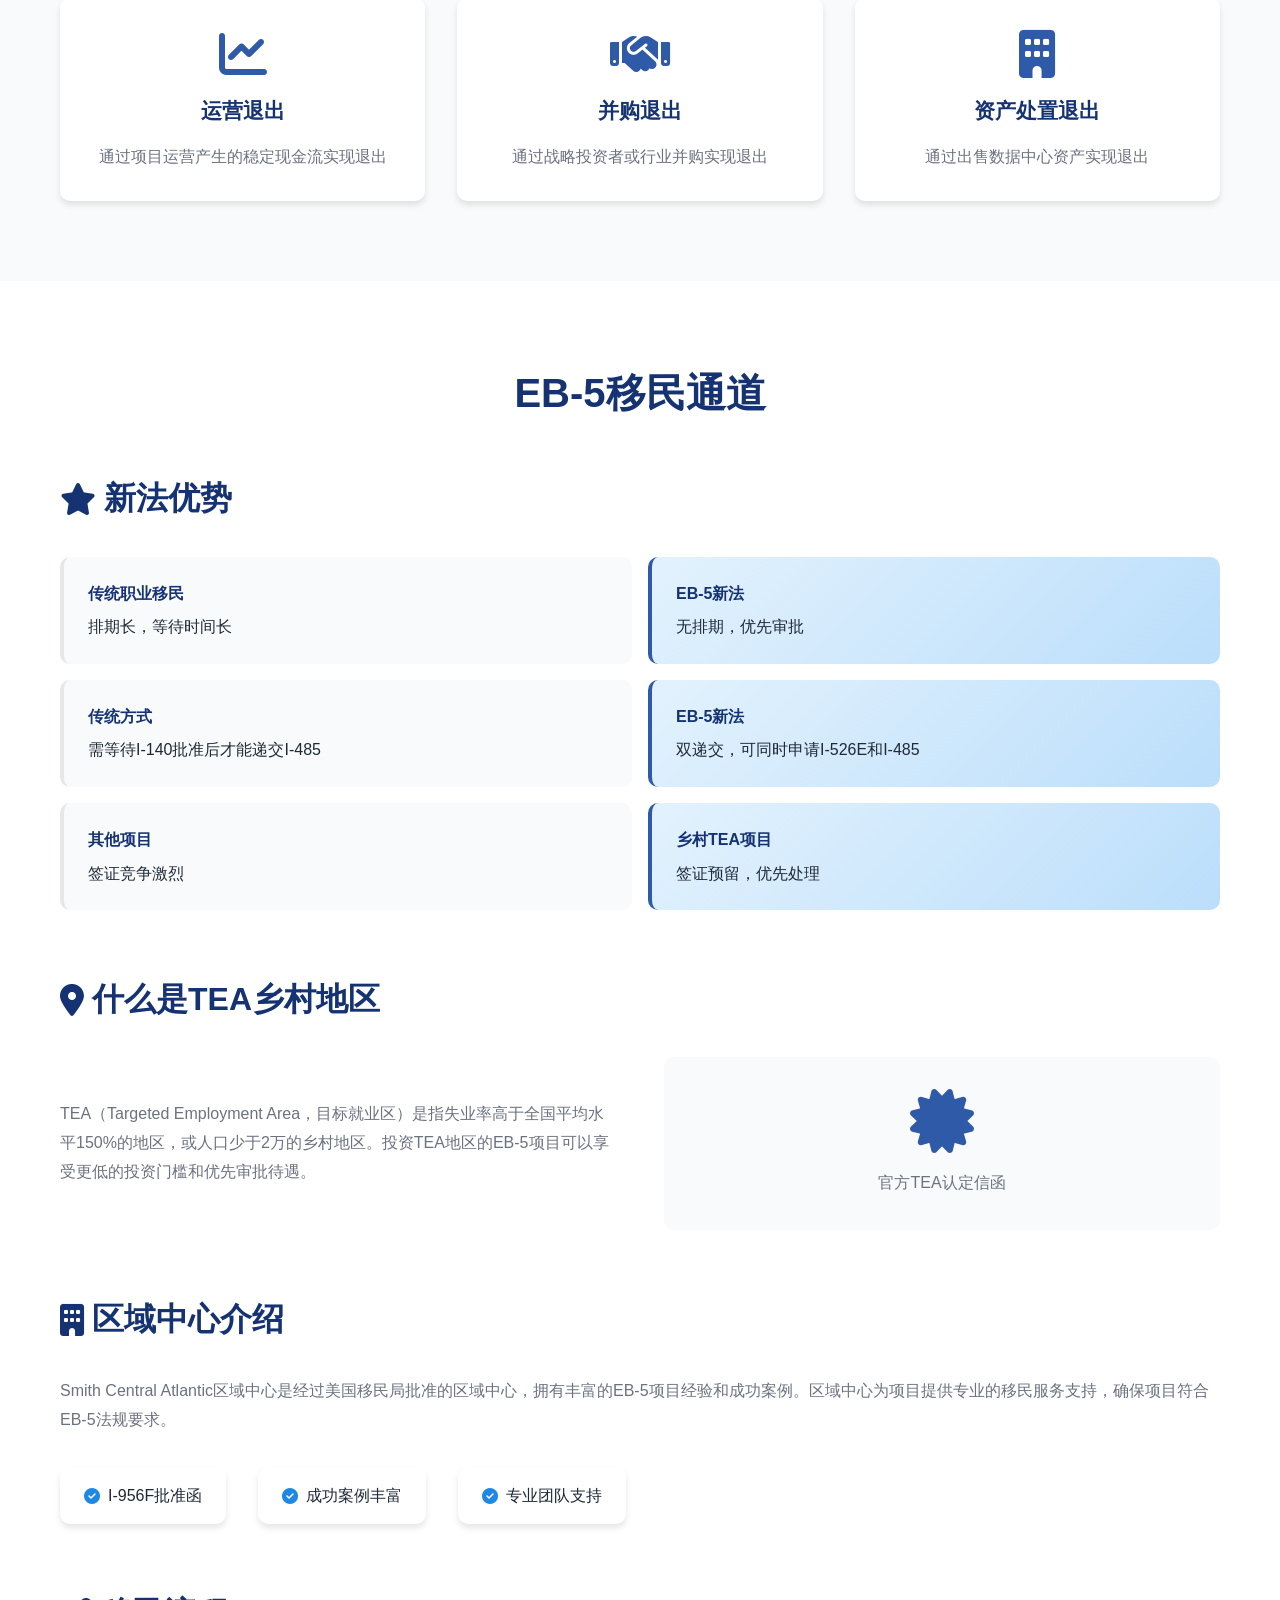
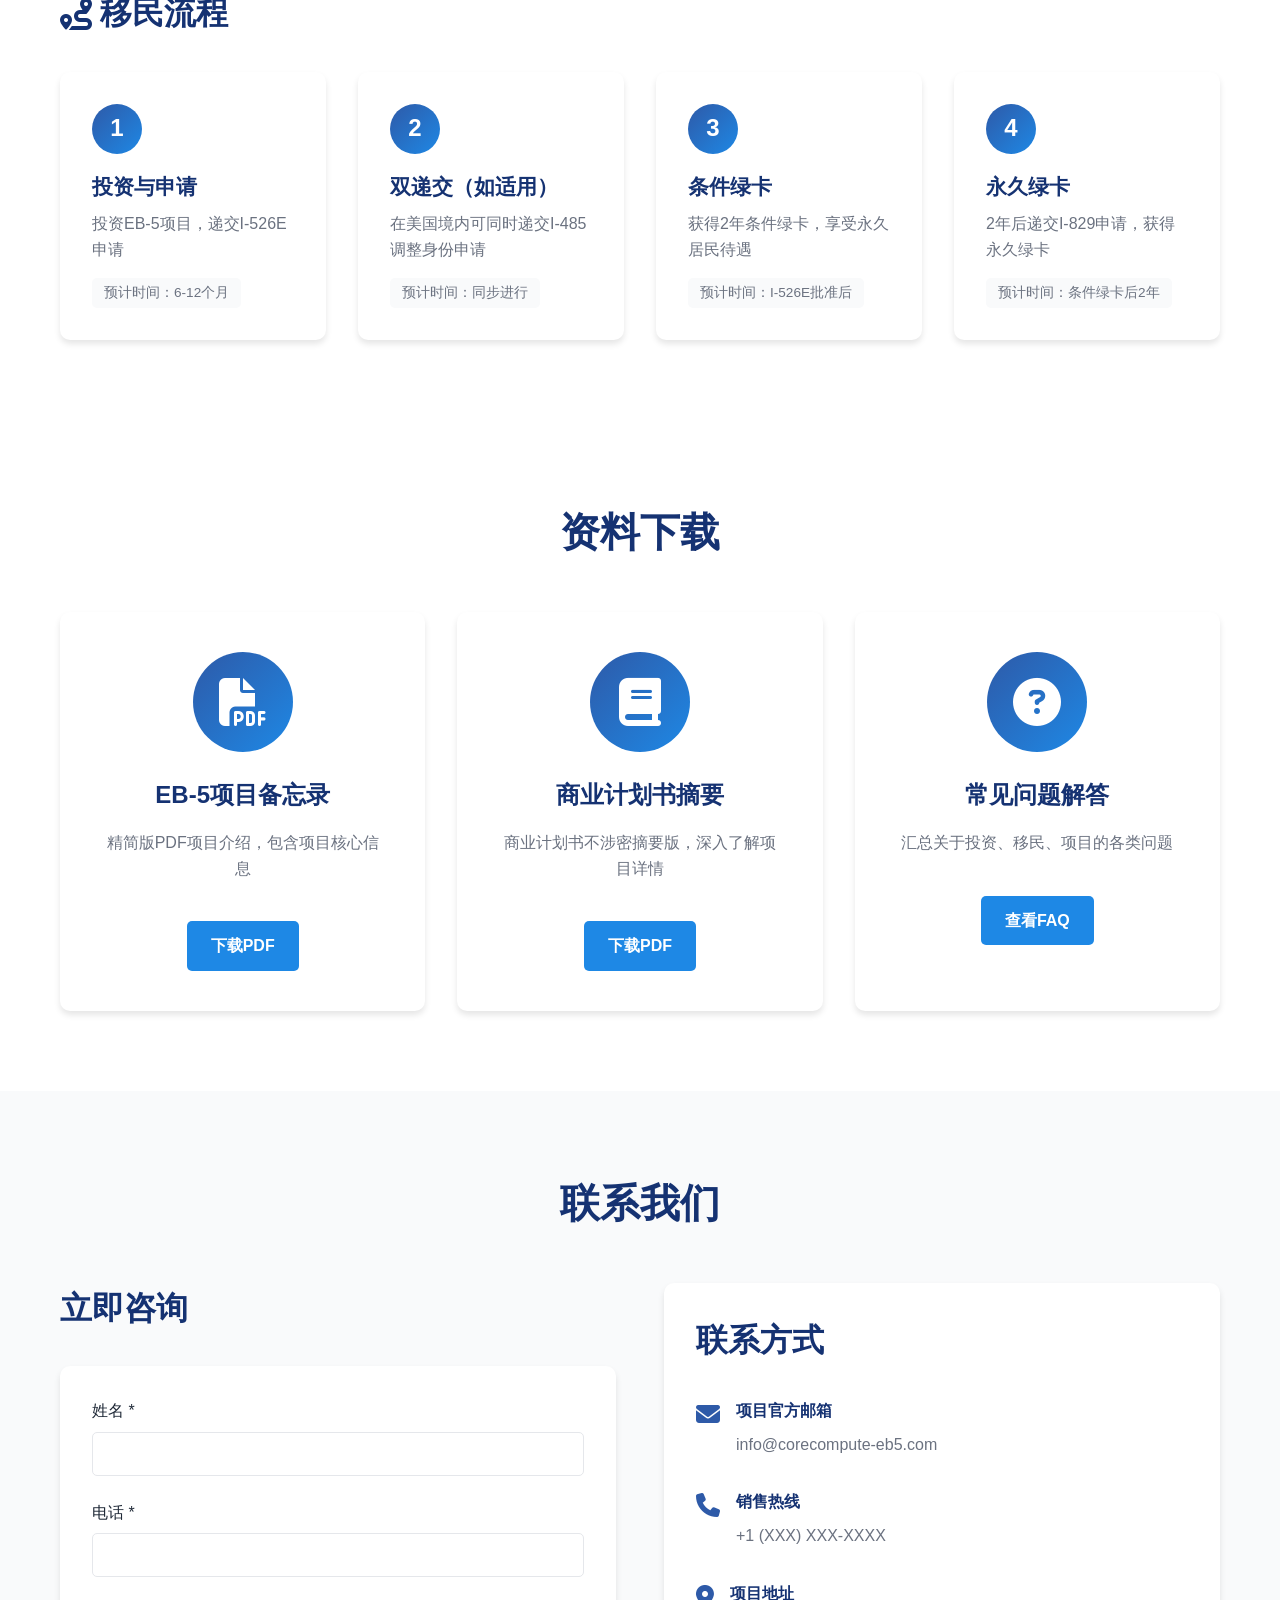
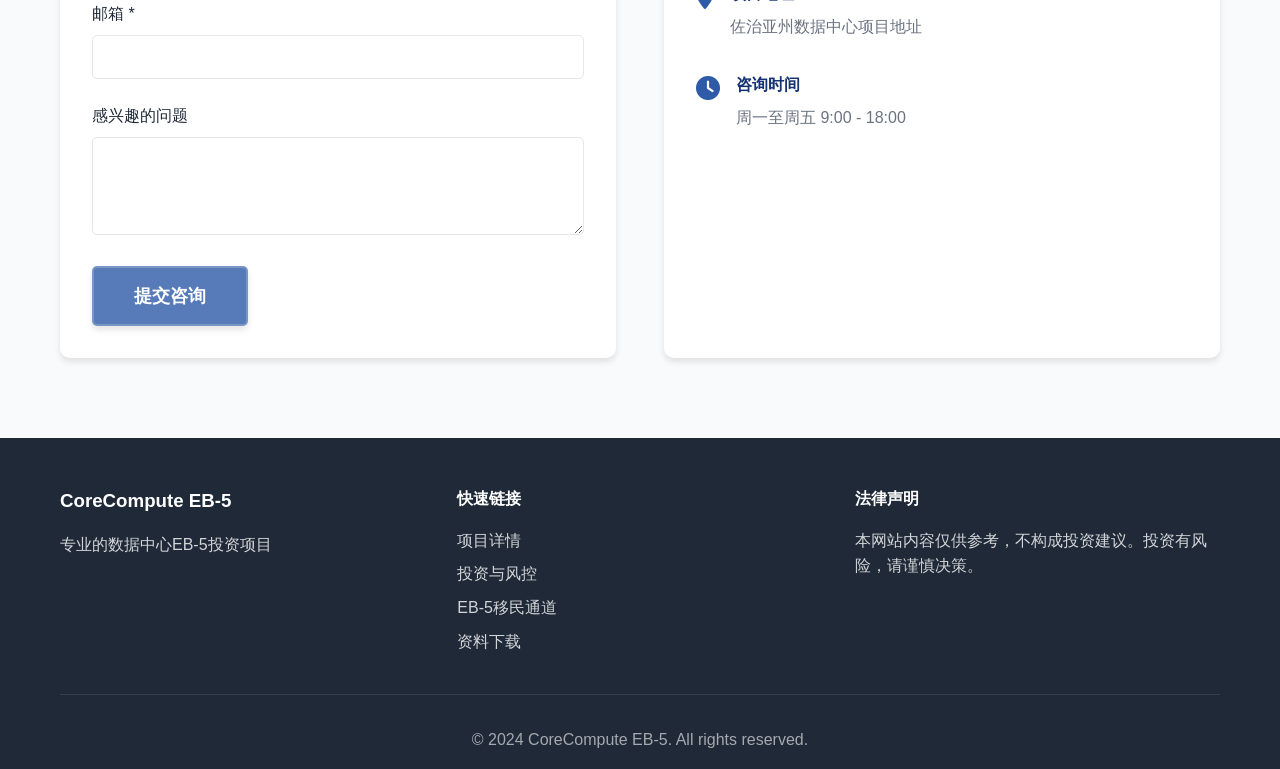
==== commit ed86f9a4: "清缓存" ====
--- a/core/index.html
+++ b/core/index.html
@@ -7,8 +7,8 @@
     <meta name="apple-mobile-web-app-capable" content="yes">
     <meta name="apple-mobile-web-app-status-bar-style" content="black-translucent">
     <title>CoreCompute EB-5 数据中心项目 | 美国乡村TEA优先审批</title>
-    <link rel="stylesheet" href="styles.css">
-    <link rel="stylesheet" href="https://cdnjs.cloudflare.com/ajax/libs/font-awesome/6.4.0/css/all.min.css">
+    <link rel="stylesheet" href="styles.css?v=1.0.0">
+    <link rel="stylesheet" href="https://cdnjs.cloudflare.com/ajax/libs/font-awesome/6.4.0/css/all.min.css?v=1.0.0">
 </head>
 <body>
     <!-- 导航栏 -->
@@ -609,7 +609,7 @@
         </div>
     </footer>
 
-    <script src="script.js"></script>
+    <script src="script.js?v=1.0.0"></script>
 </body>
 </html>
 
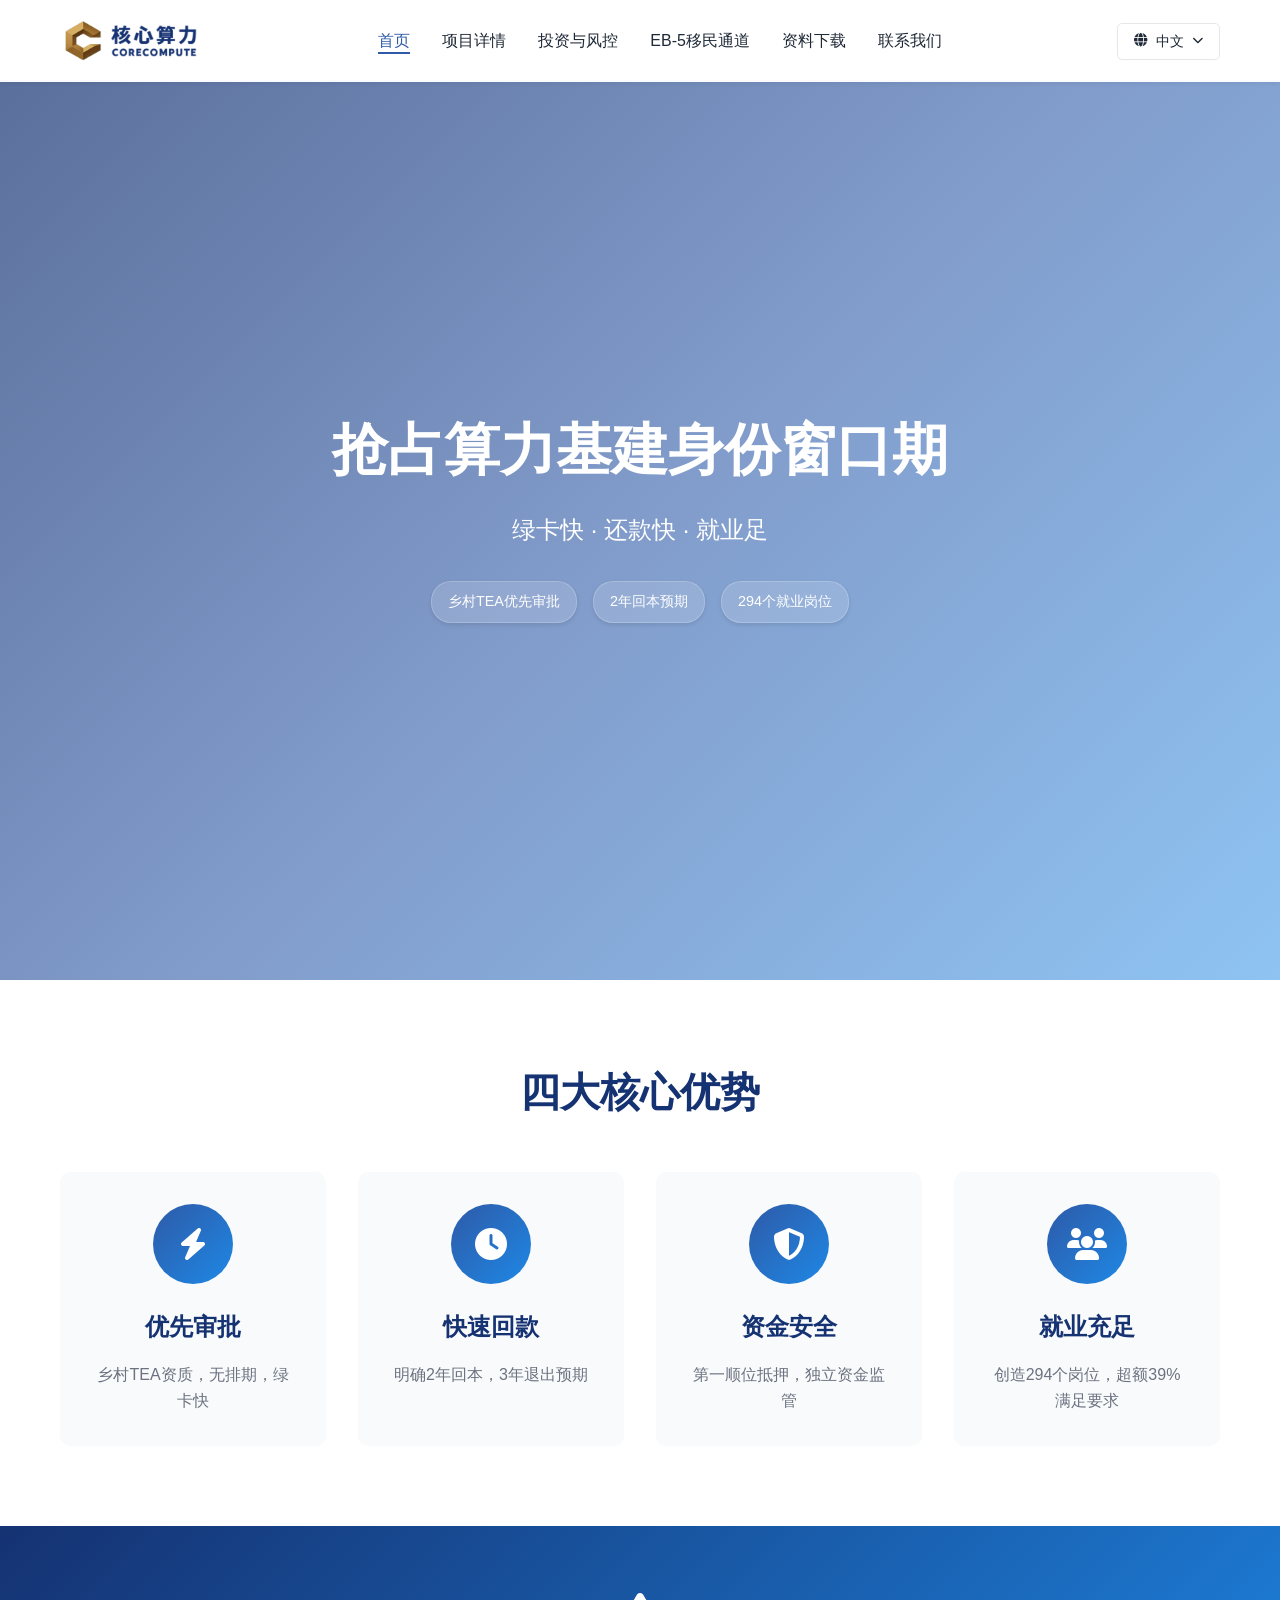
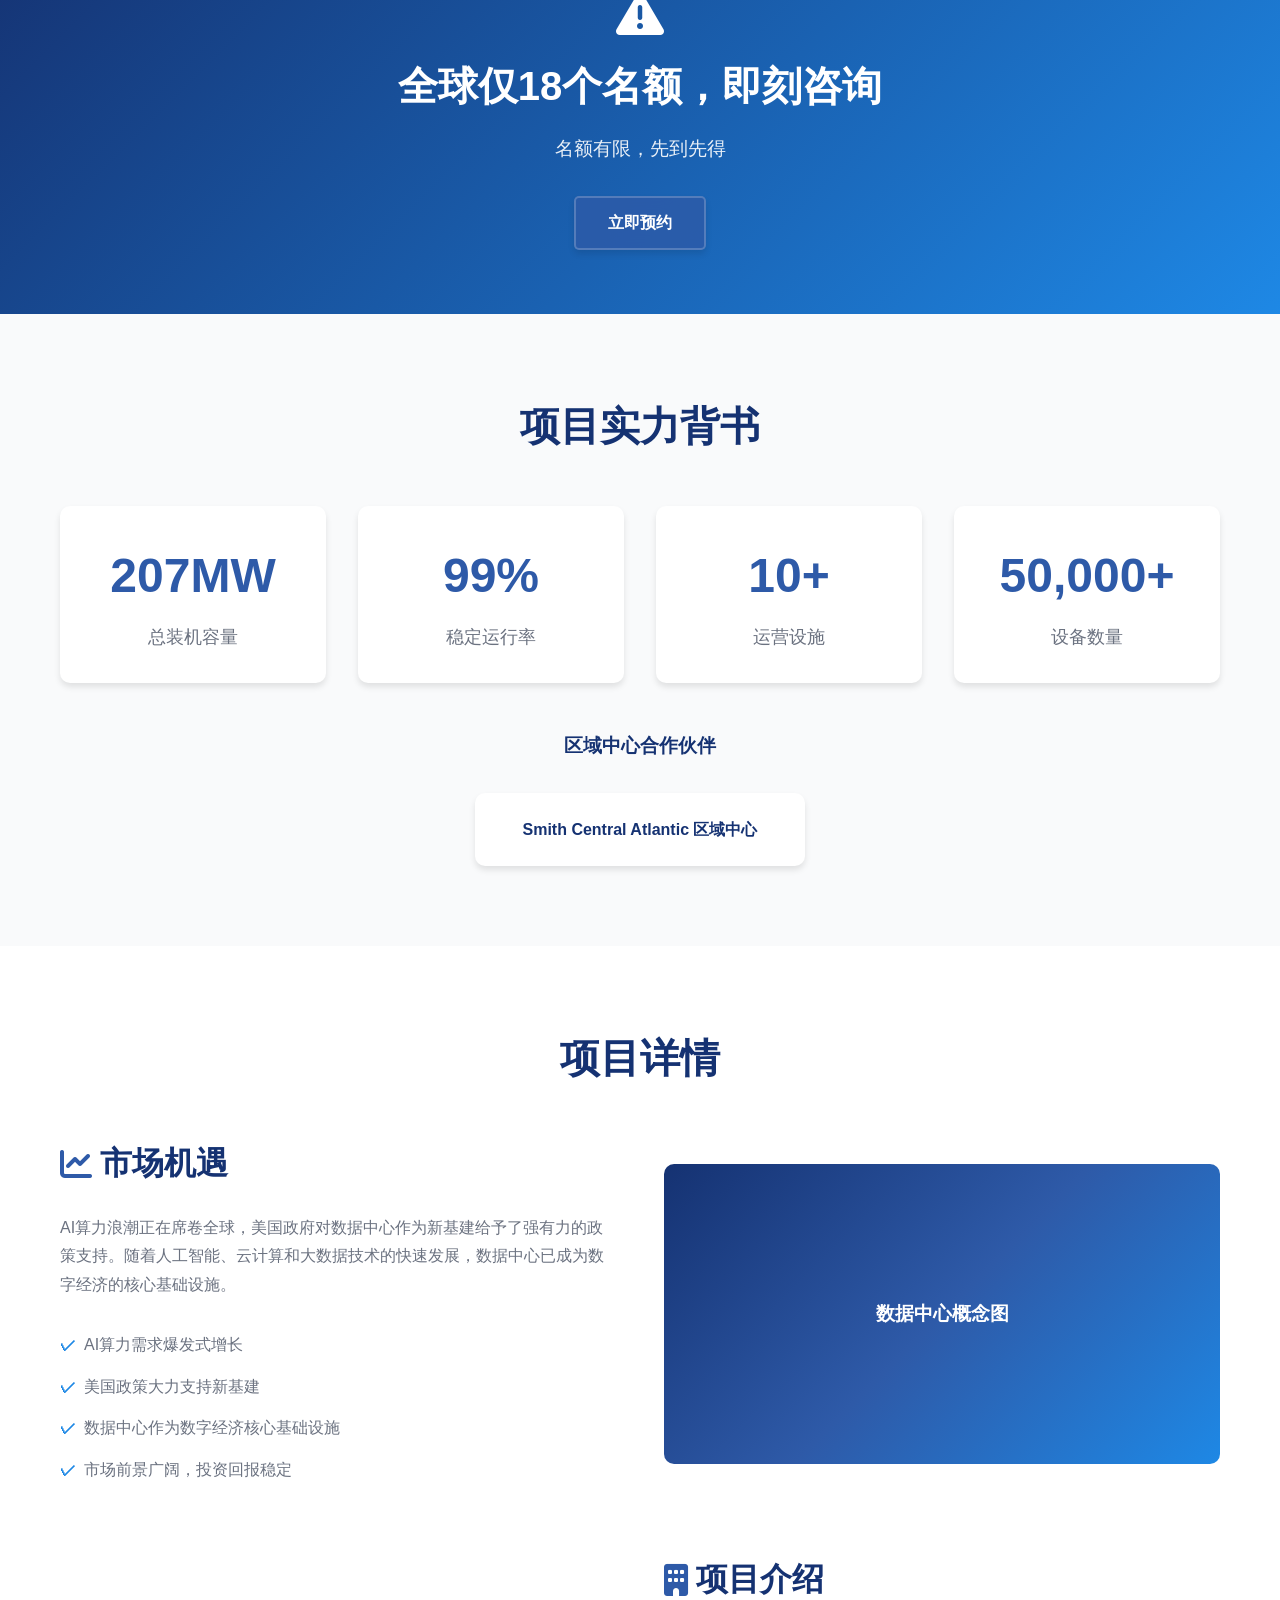
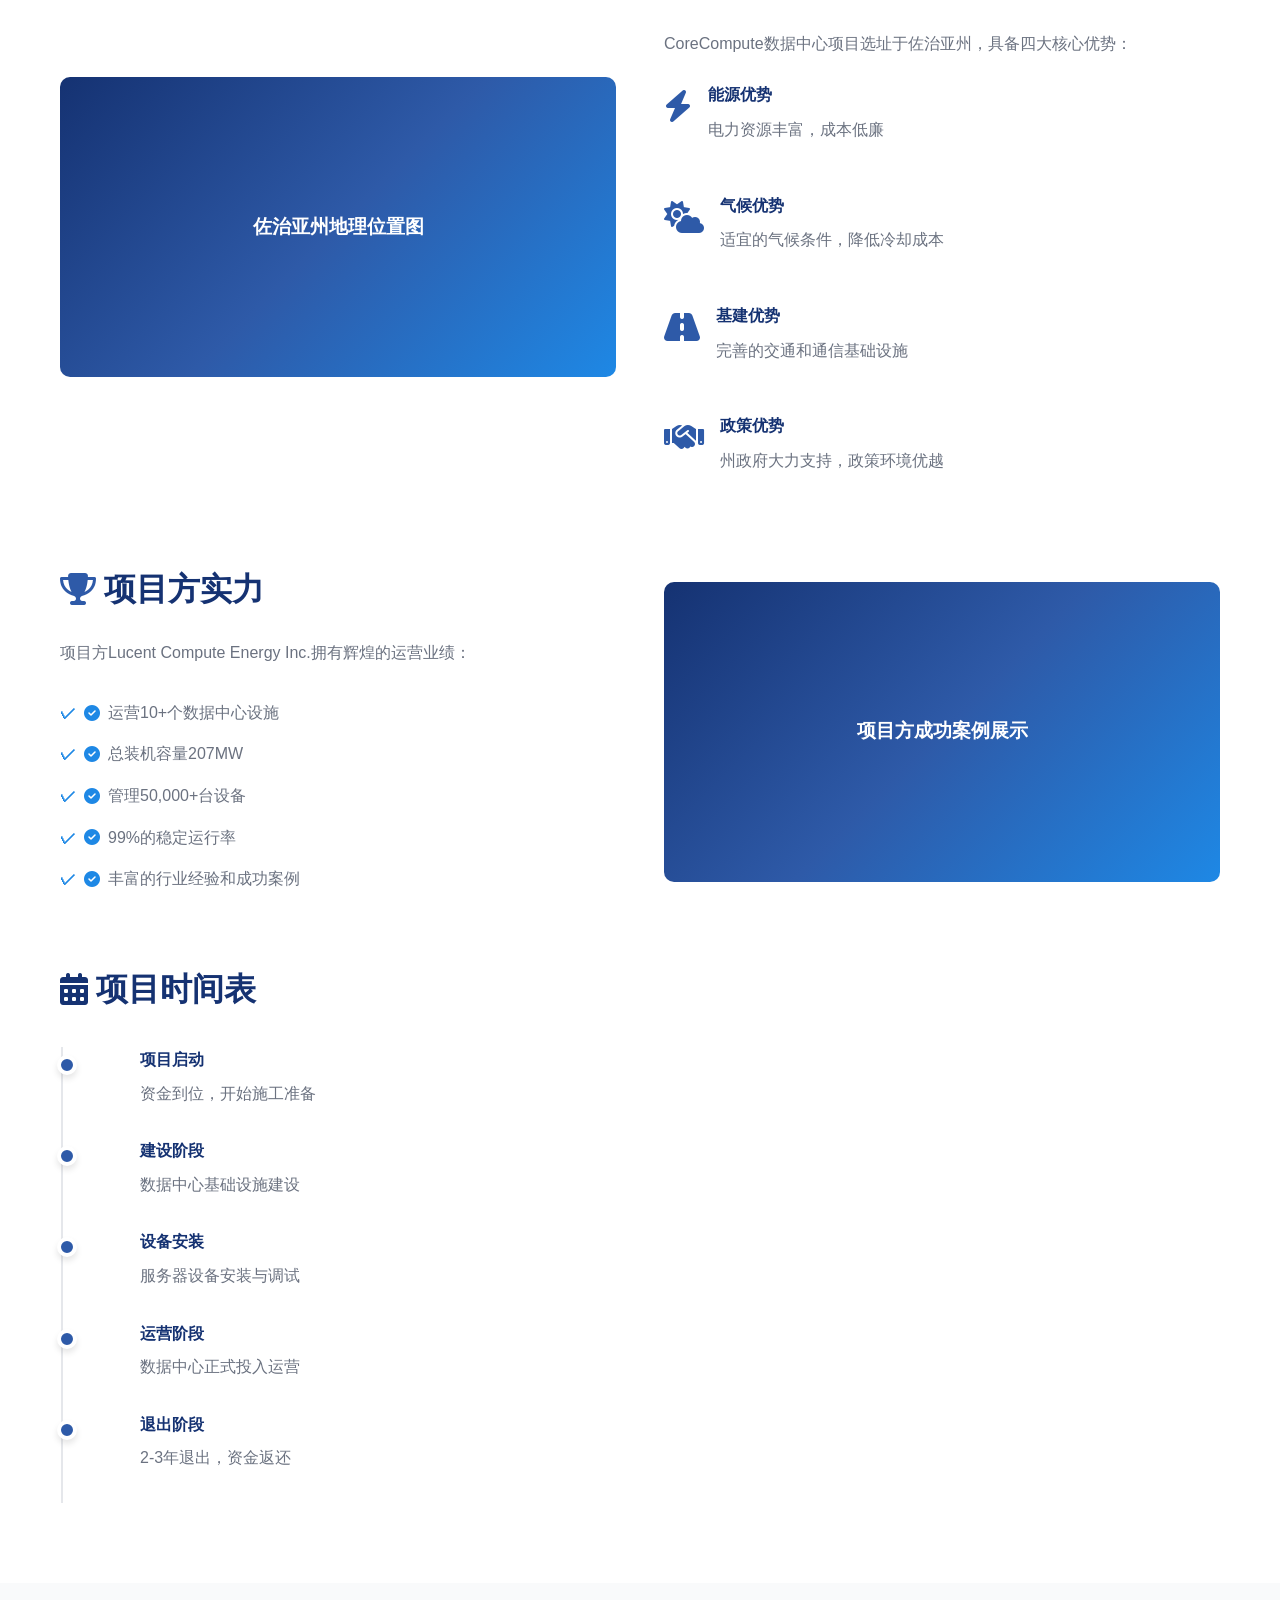
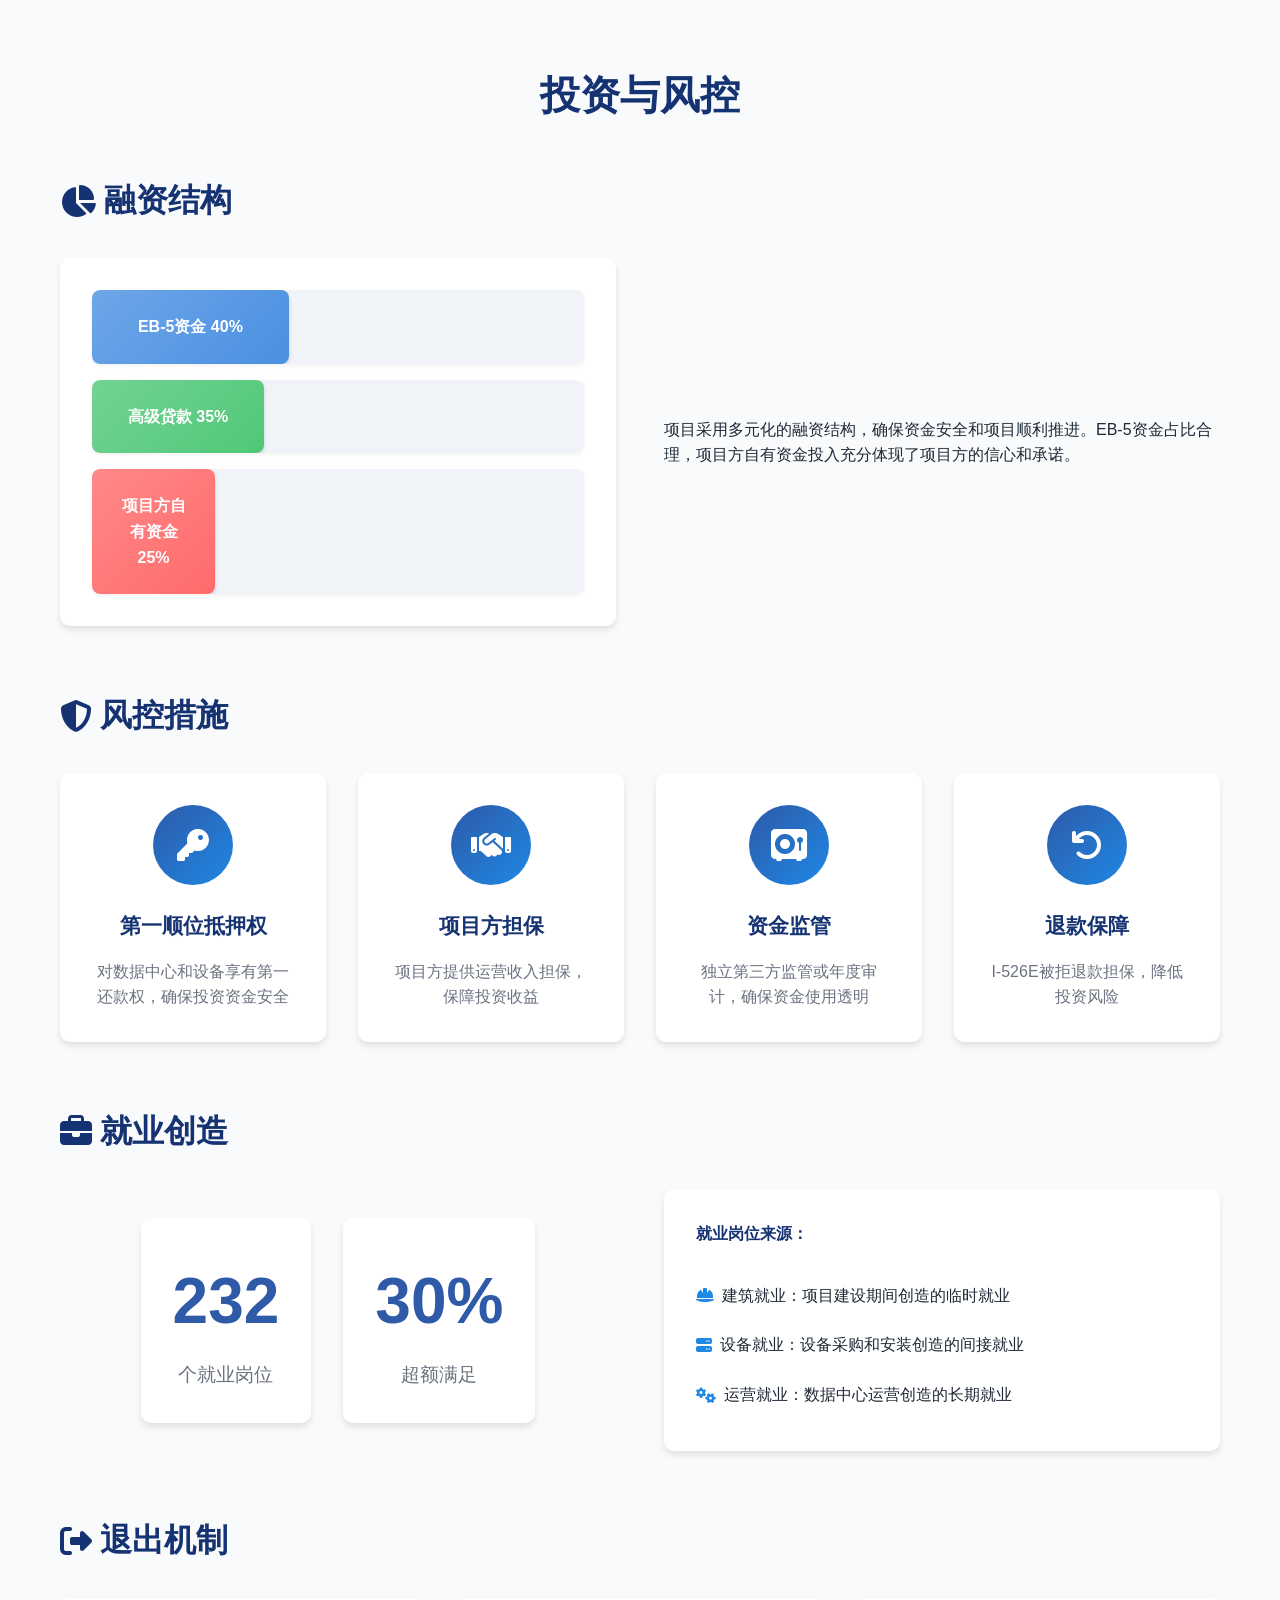
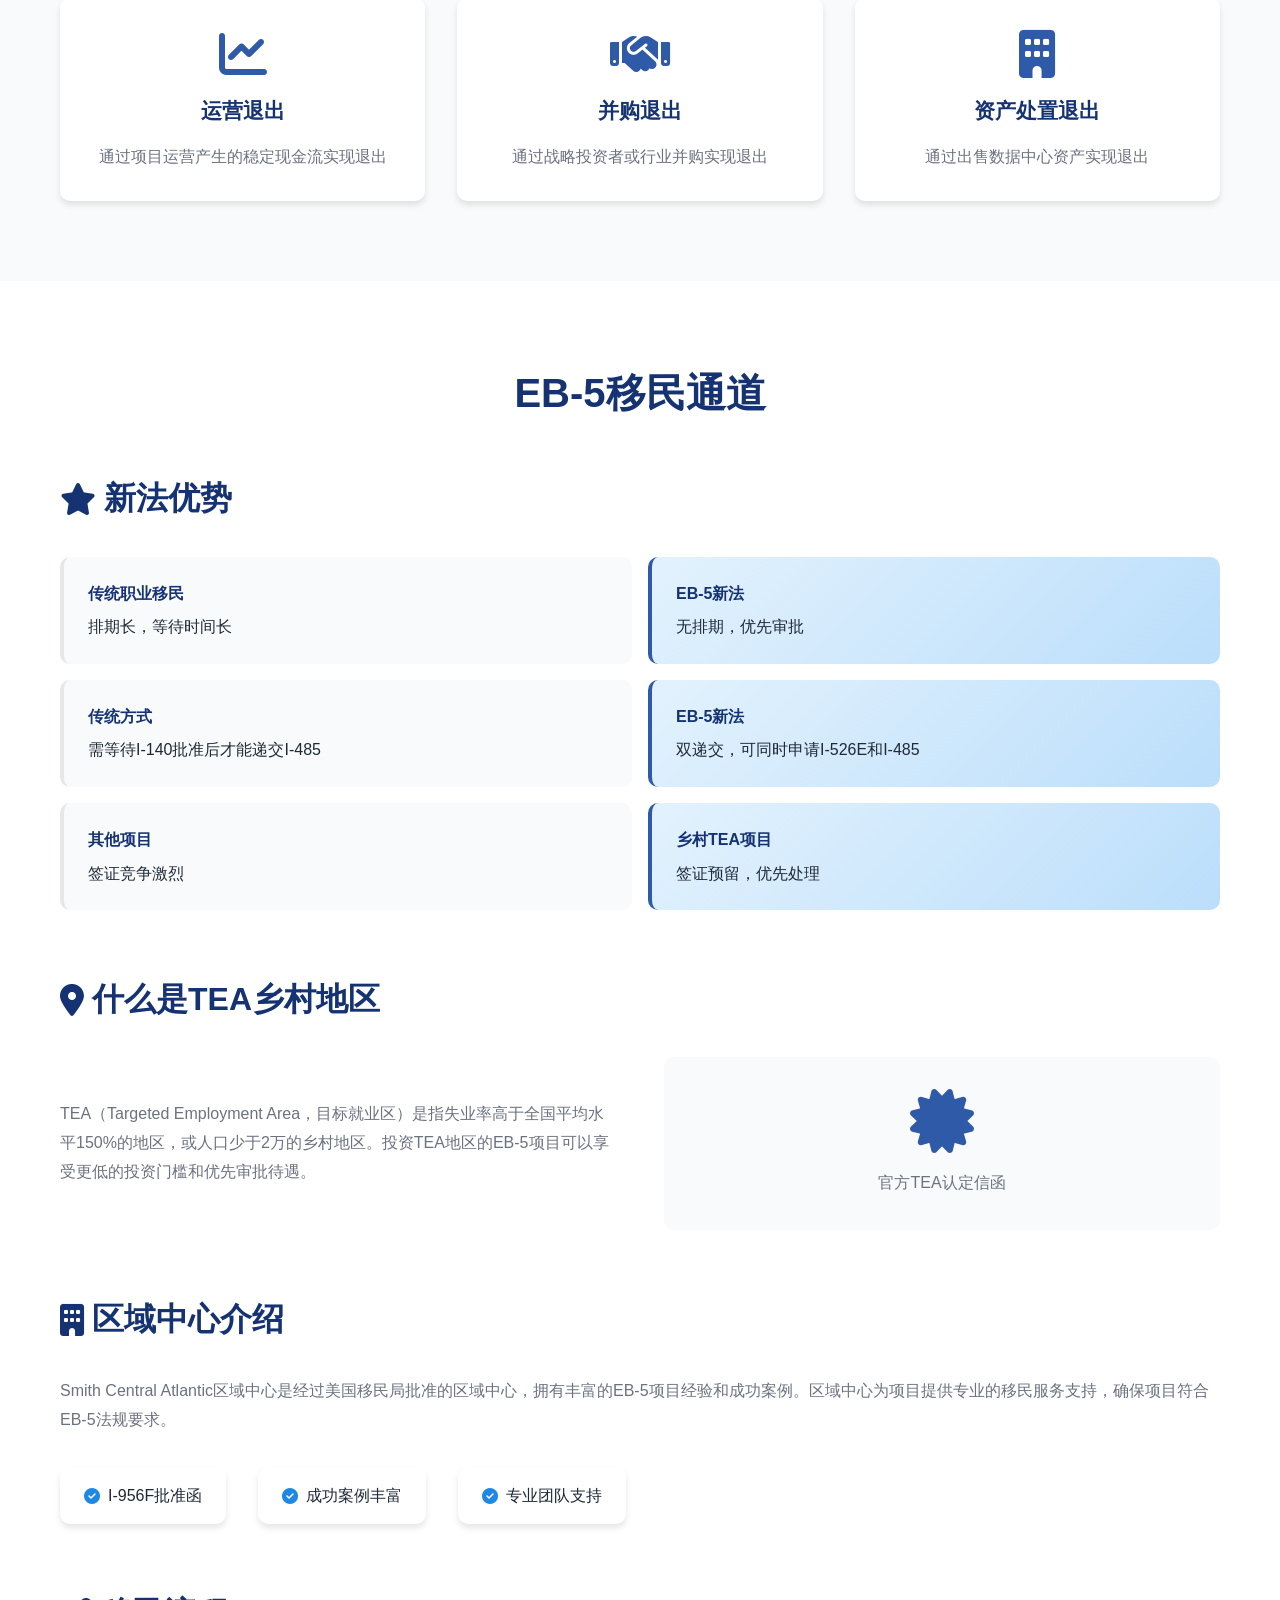
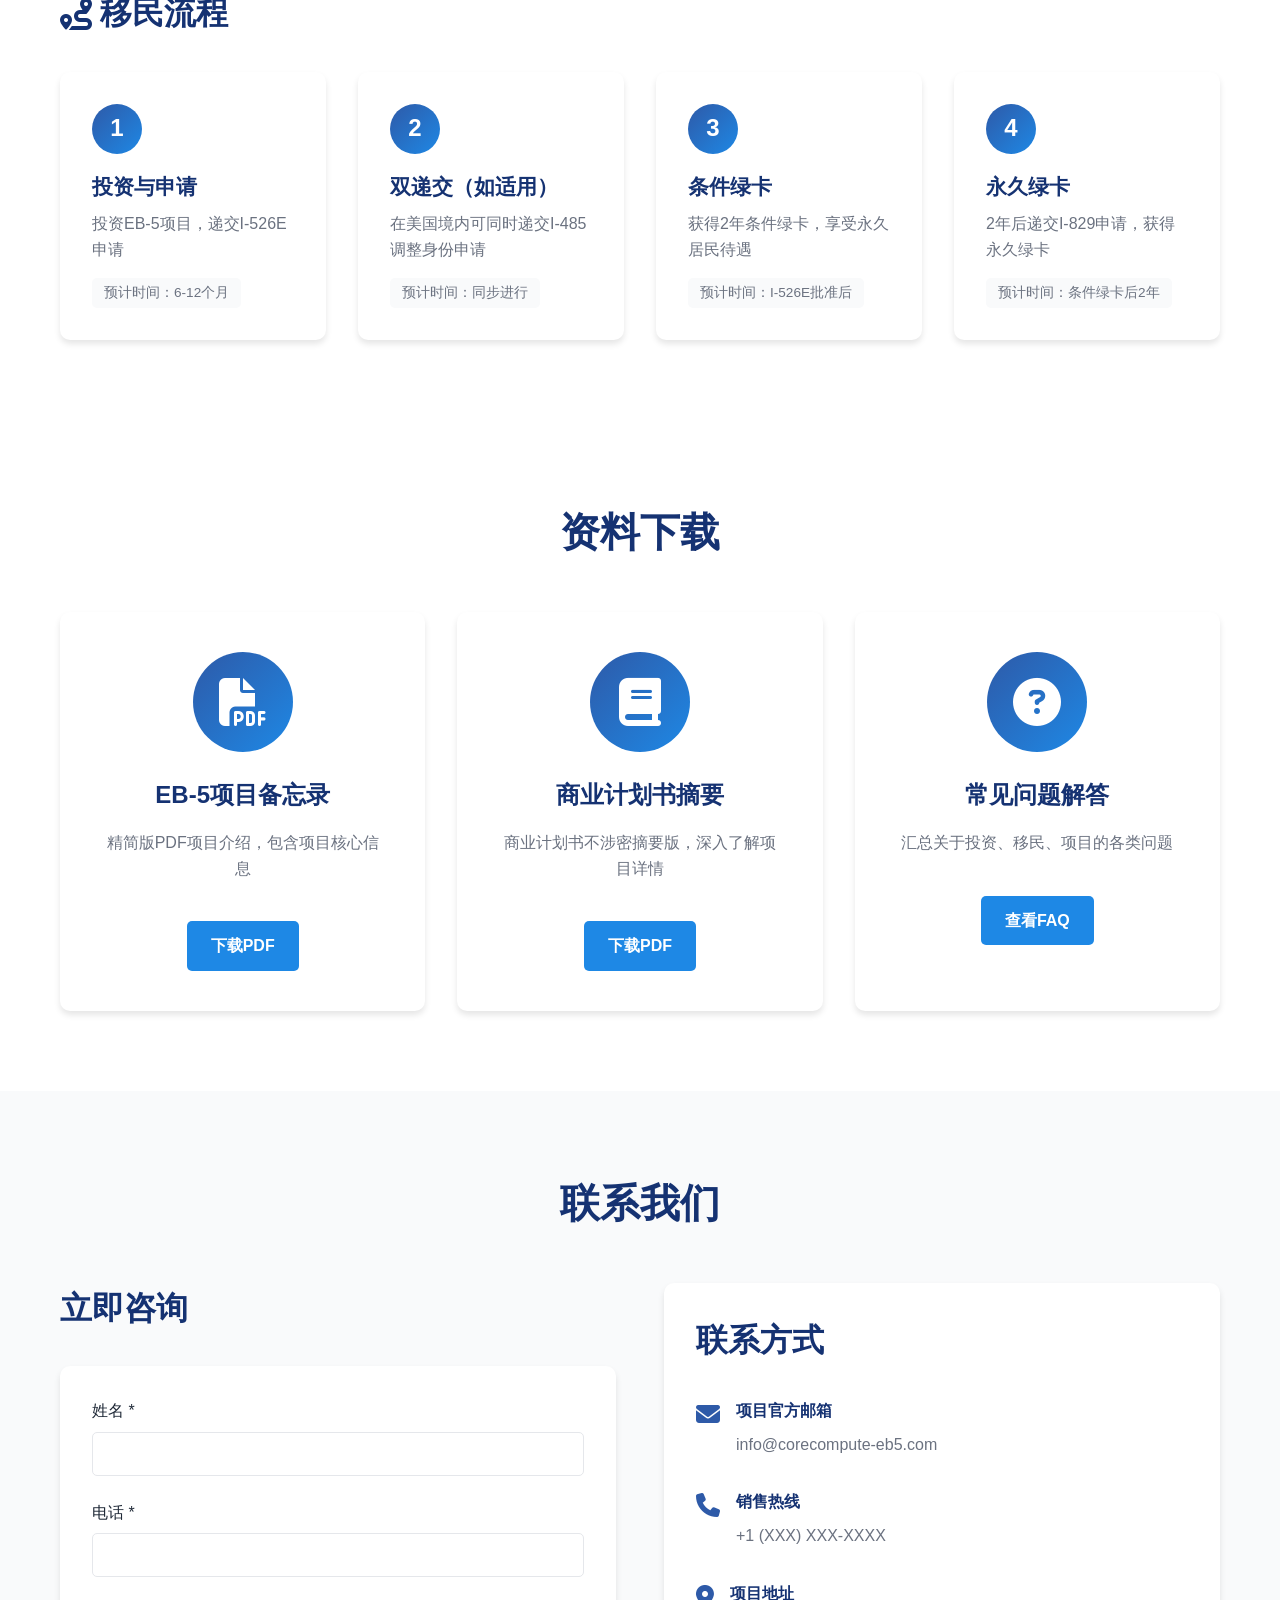
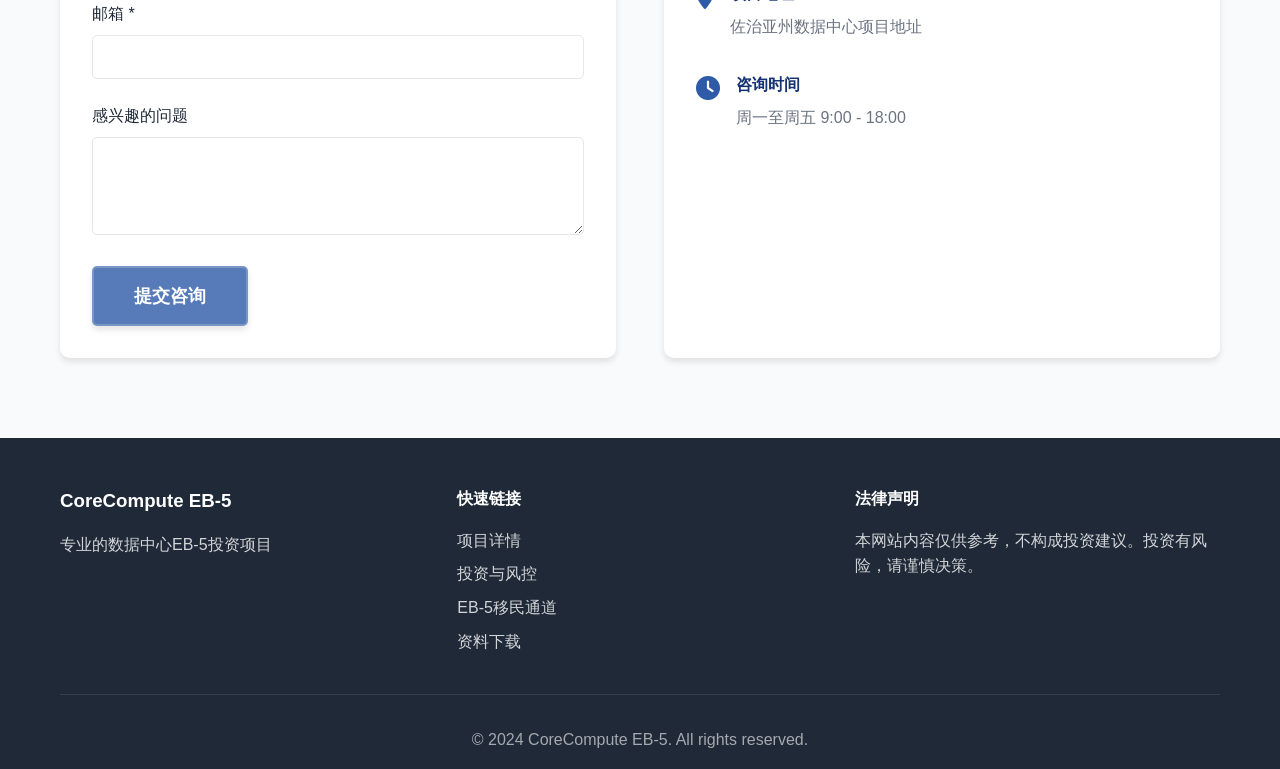
==== commit 8c051b8a: "_" ====
--- a/core/index.html
+++ b/core/index.html
@@ -279,14 +279,20 @@
                 <div class="finance-structure">
                     <div class="structure-chart">
                         <div class="chart-placeholder">
-                            <div class="chart-item" style="width: 40%; background: #4A90E2;">
-                                <span>EB-5资金 40%</span>
+                            <div class="chart-item" style="background: #f0f4f8;">
+                                <div class="chart-bar" style="width: 40%; background: #4A90E2;">
+                                    <span>EB-5资金 40%</span>
+                                </div>
                             </div>
-                            <div class="chart-item" style="width: 35%; background: #50C878;">
-                                <span>高级贷款 35%</span>
+                            <div class="chart-item" style="background: #f0f4f8;">
+                                <div class="chart-bar" style="width: 35%; background: #50C878;">
+                                    <span>高级贷款 35%</span>
+                                </div>
                             </div>
-                            <div class="chart-item" style="width: 25%; background: #FF6B6B;">
-                                <span>项目方自有资金 25%</span>
+                            <div class="chart-item" style="background: #f0f4f8;">
+                                <div class="chart-bar" style="width: 25%; background: #FF6B6B;">
+                                    <span>项目方自有资金 25%</span>
+                                </div>
                             </div>
                         </div>
                     </div>
--- a/core/styles.css
+++ b/core/styles.css
@@ -706,6 +706,7 @@
     bottom: 0;
     width: 2px;
     background: var(--border-color);
+    transform: translateX(1px); /* 让线的中心对齐 */
 }
 
 .timeline-item {
@@ -724,6 +725,7 @@
     border-radius: 50%;
     border: 4px solid white;
     box-shadow: var(--shadow);
+    transform: translateX(calc(-50% - 1px)); /* 圆点中心对齐到线的中心（线中心在1px位置） */
 }
 
 .timeline-content h4 {
@@ -772,11 +774,44 @@
 }
 
 .chart-item {
+    width: 100%;
+    padding: 0;
+    border-radius: 8px;
+    background: #f0f4f8;
+    position: relative;
+    overflow: hidden;
+    box-shadow: 0 2px 4px rgba(0, 0, 0, 0.05);
+}
+
+.chart-bar {
     padding: 1.5rem;
-    border-radius: 5px;
+    border-radius: 8px;
     color: white;
     font-weight: 600;
     text-align: center;
+    position: relative;
+    box-shadow: 0 2px 4px rgba(0, 0, 0, 0.15);
+    transition: width 0.5s ease, box-shadow 0.3s;
+    min-height: 50px;
+    display: flex;
+    align-items: center;
+    justify-content: center;
+}
+
+.chart-bar::before {
+    content: '';
+    position: absolute;
+    top: 0;
+    left: 0;
+    right: 0;
+    bottom: 0;
+    background: linear-gradient(135deg, rgba(255, 255, 255, 0.2) 0%, rgba(255, 255, 255, 0) 100%);
+    pointer-events: none;
+    border-radius: 8px;
+}
+
+.chart-item:hover .chart-bar {
+    box-shadow: 0 4px 8px rgba(0, 0, 0, 0.2);
 }
 
 .risk-grid {
@@ -1691,6 +1726,11 @@
         padding-bottom: 1.5rem;
     }
 
+    .timeline-marker {
+        left: -1.25rem;
+        transform: translateX(calc(-50% - 1px));
+    }
+
     /* 投资与风控 */
     .investment {
         padding: 3rem 0;
@@ -1714,11 +1754,17 @@
 
     .chart-placeholder {
         padding: 1.5rem;
+        background: white;
     }
 
     .chart-item {
+        padding: 0;
+    }
+
+    .chart-bar {
         padding: 1rem;
         font-size: 0.9rem;
+        min-height: 45px;
     }
 
     .risk-grid,
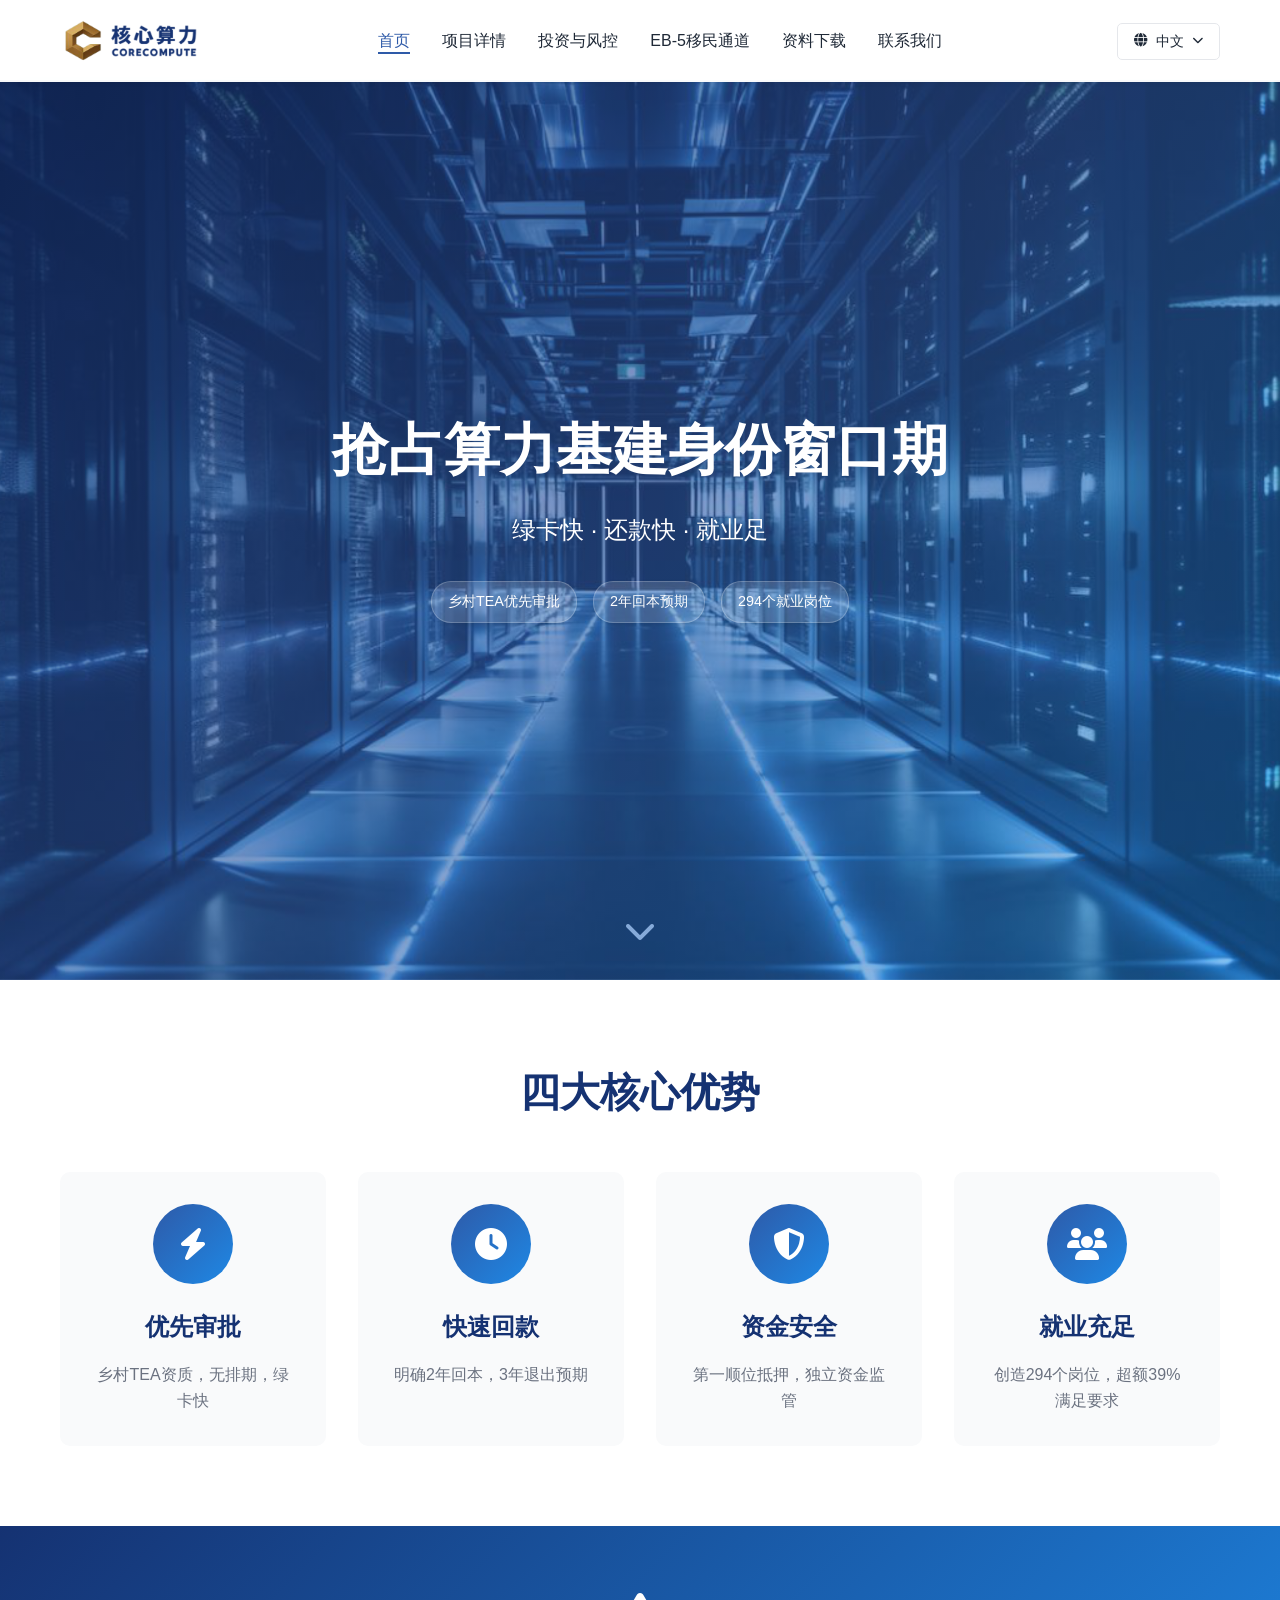
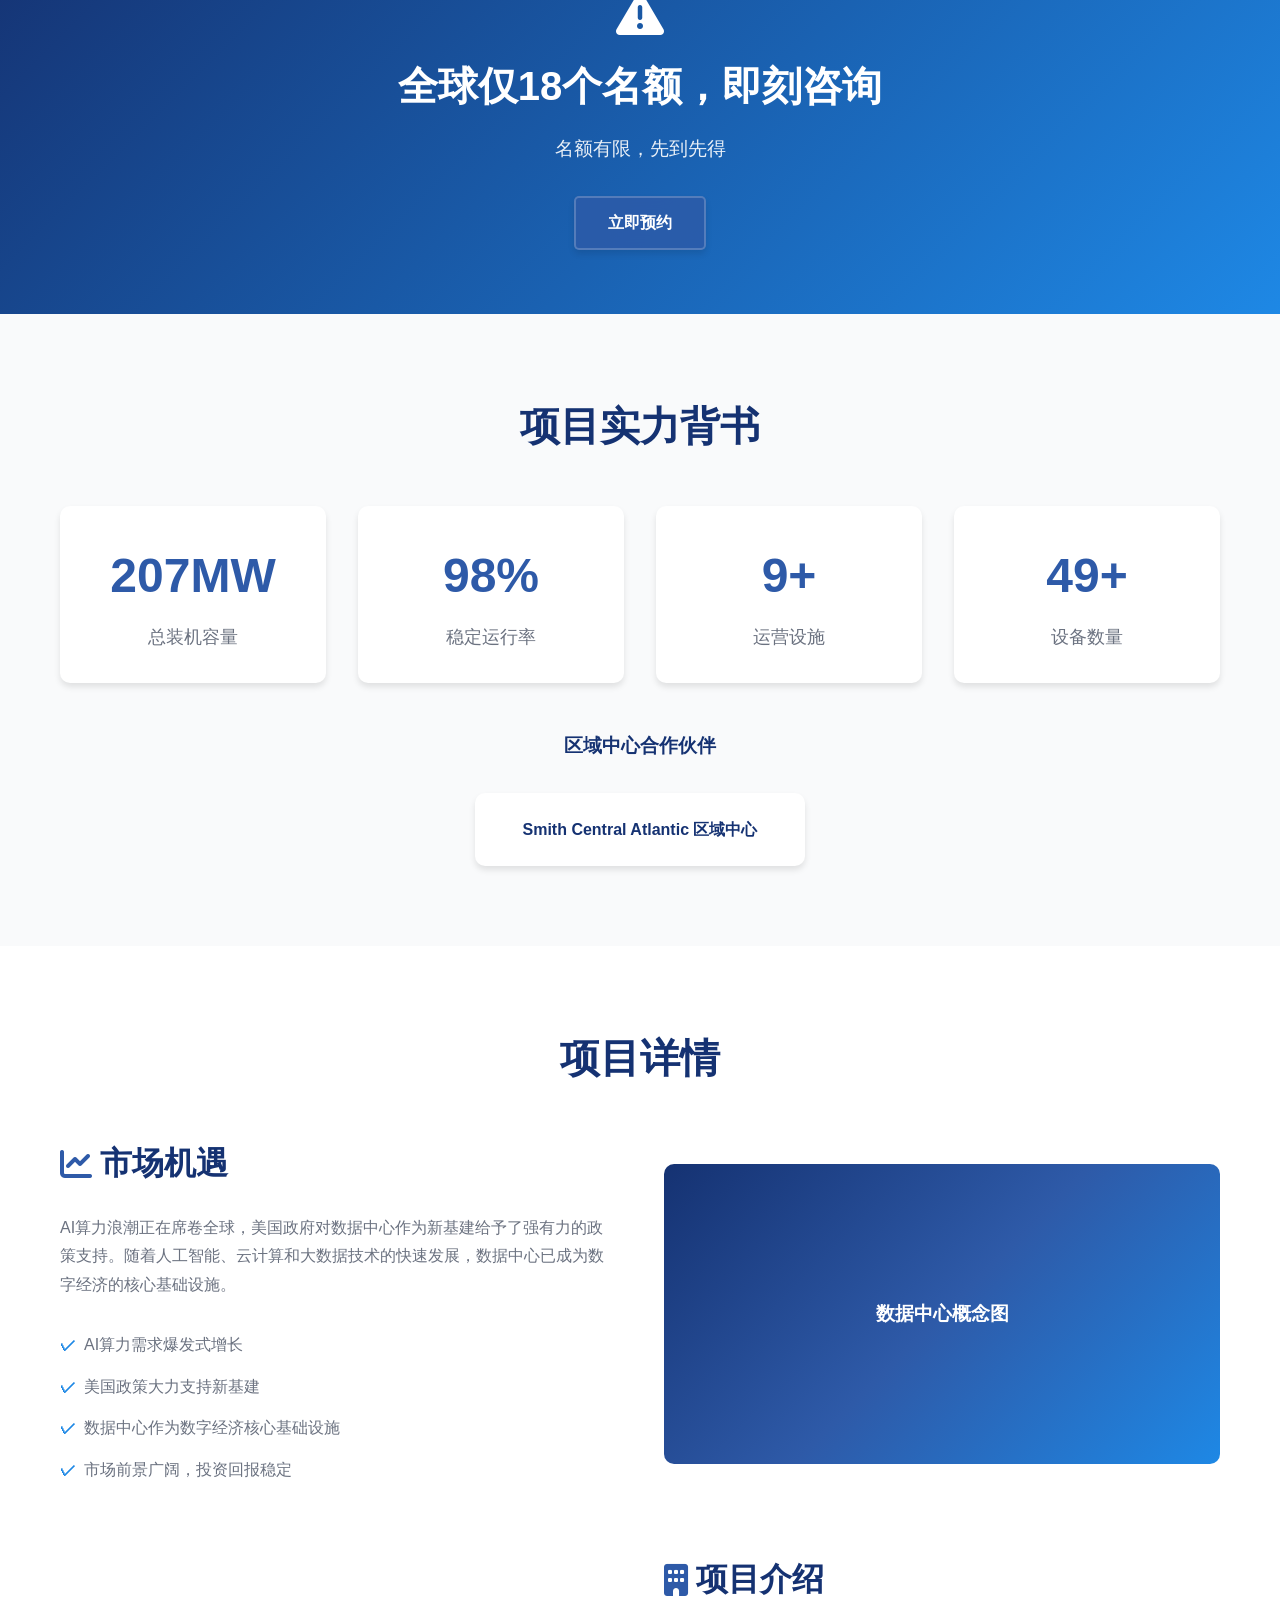
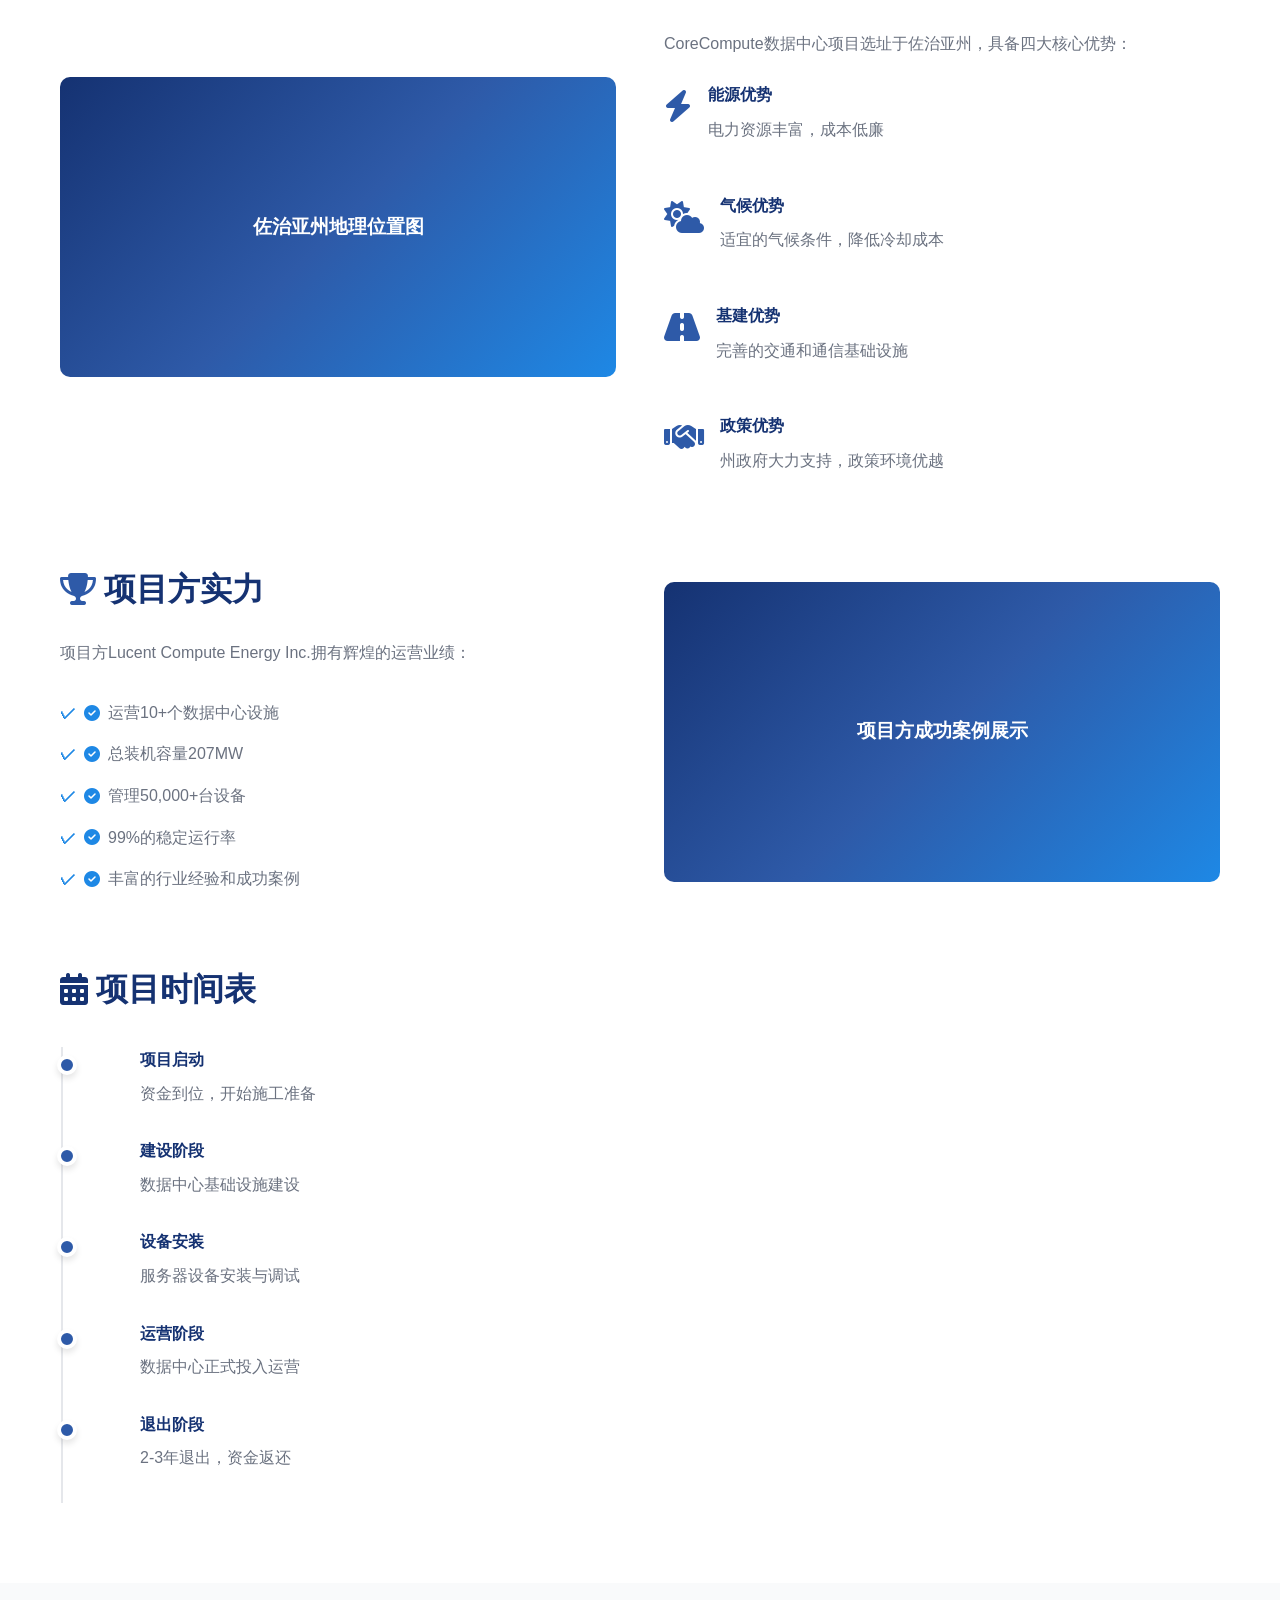
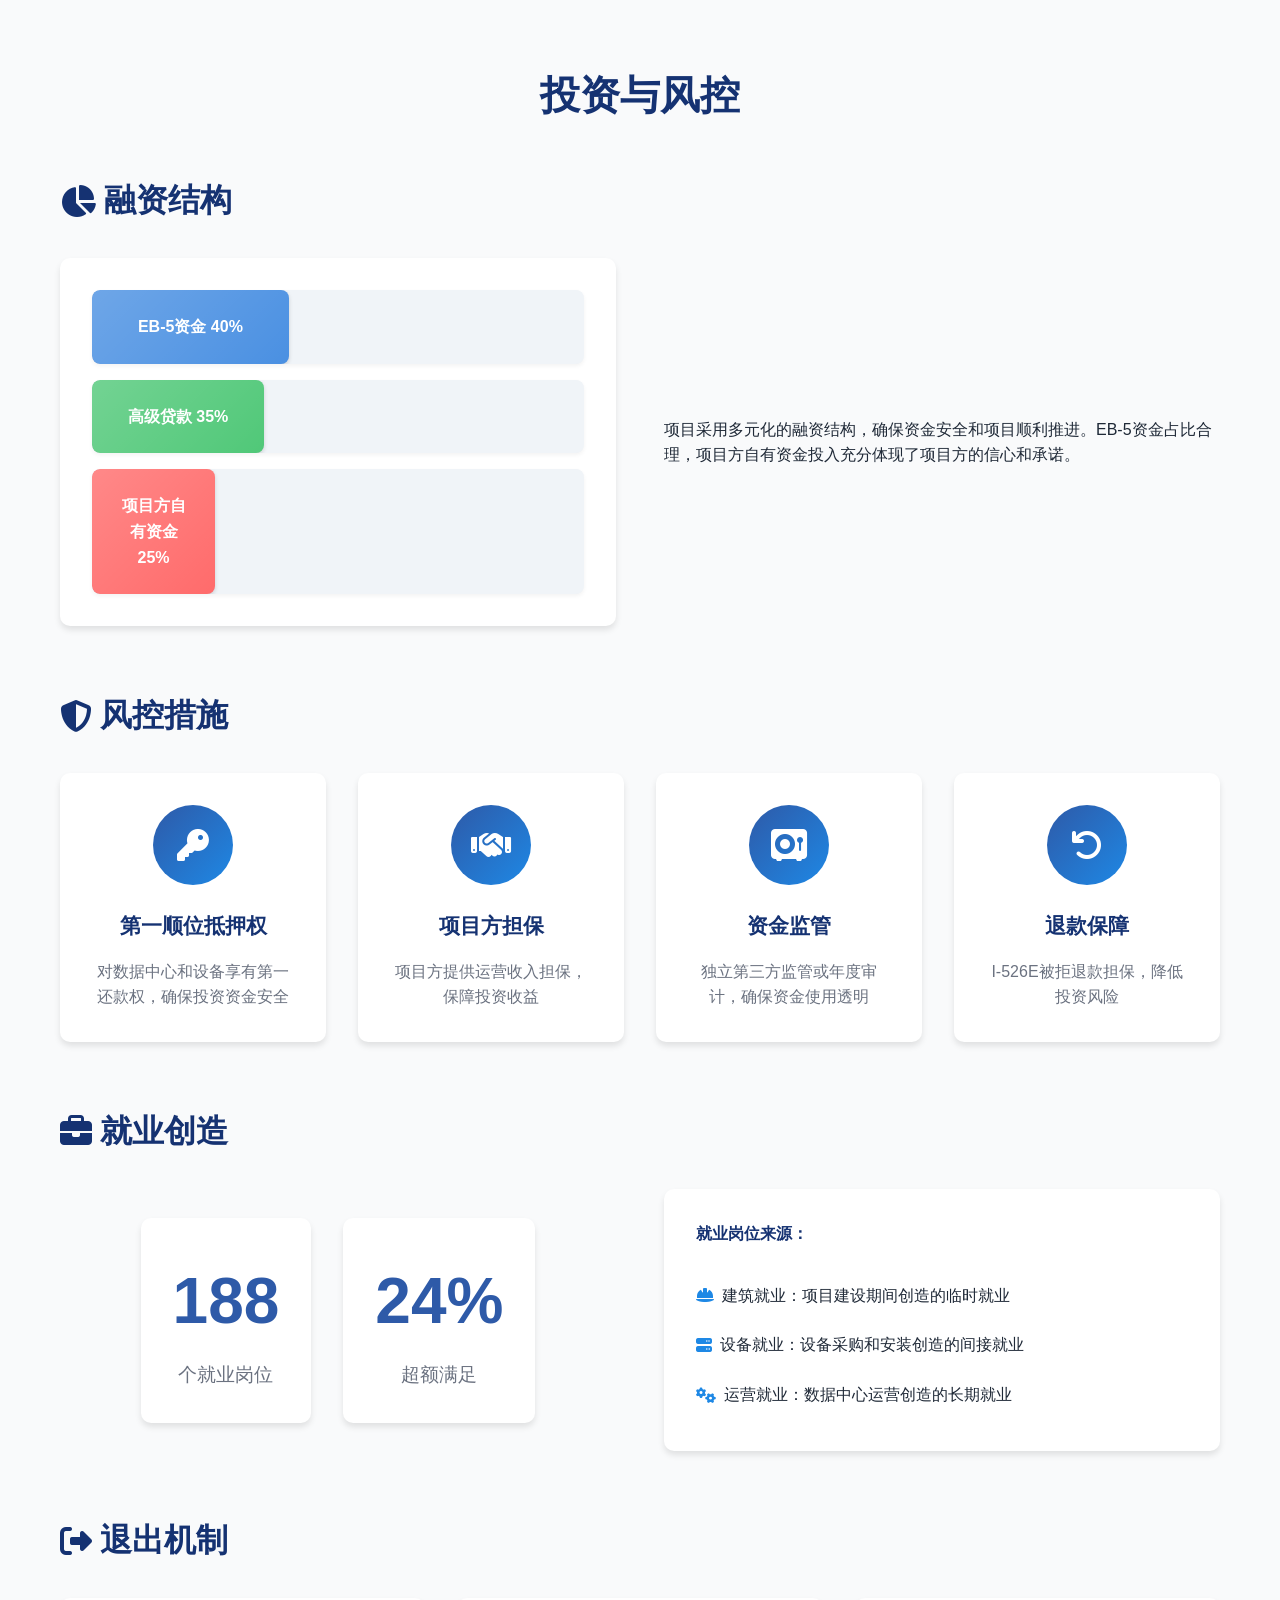
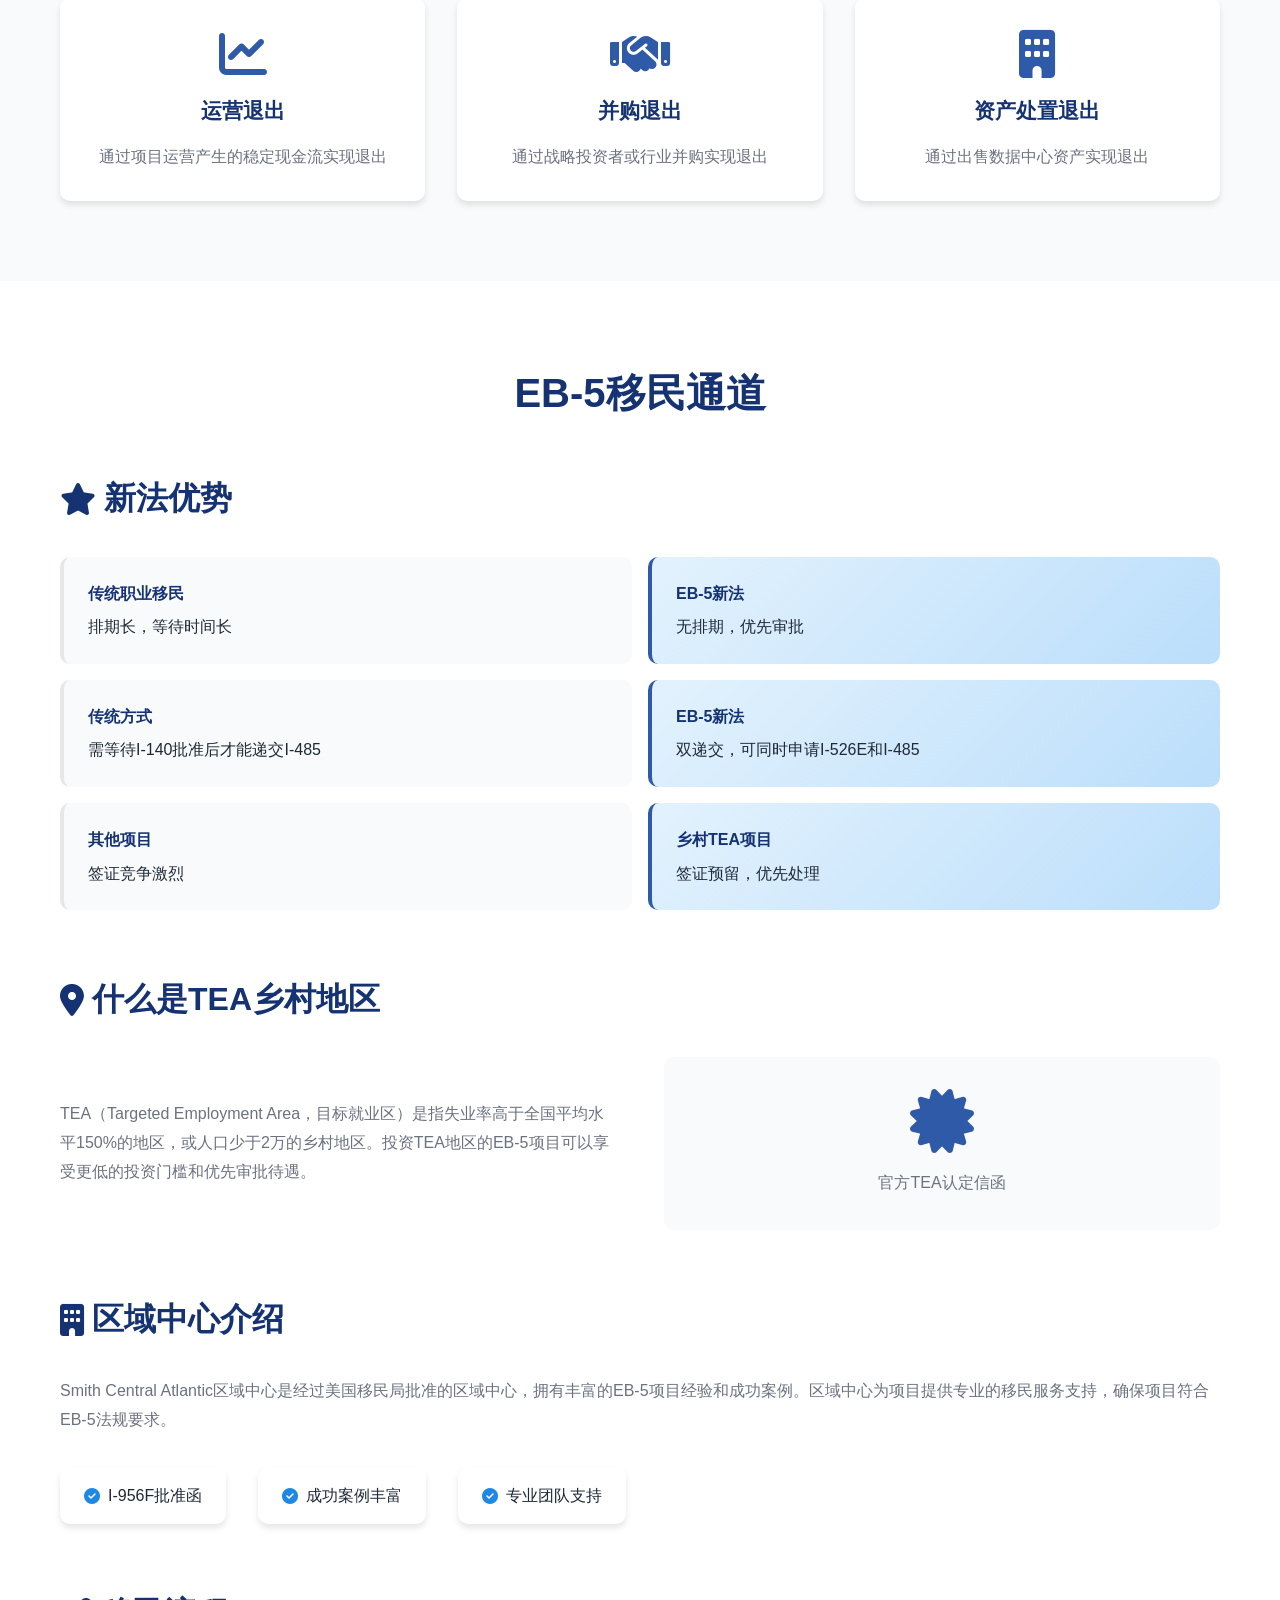
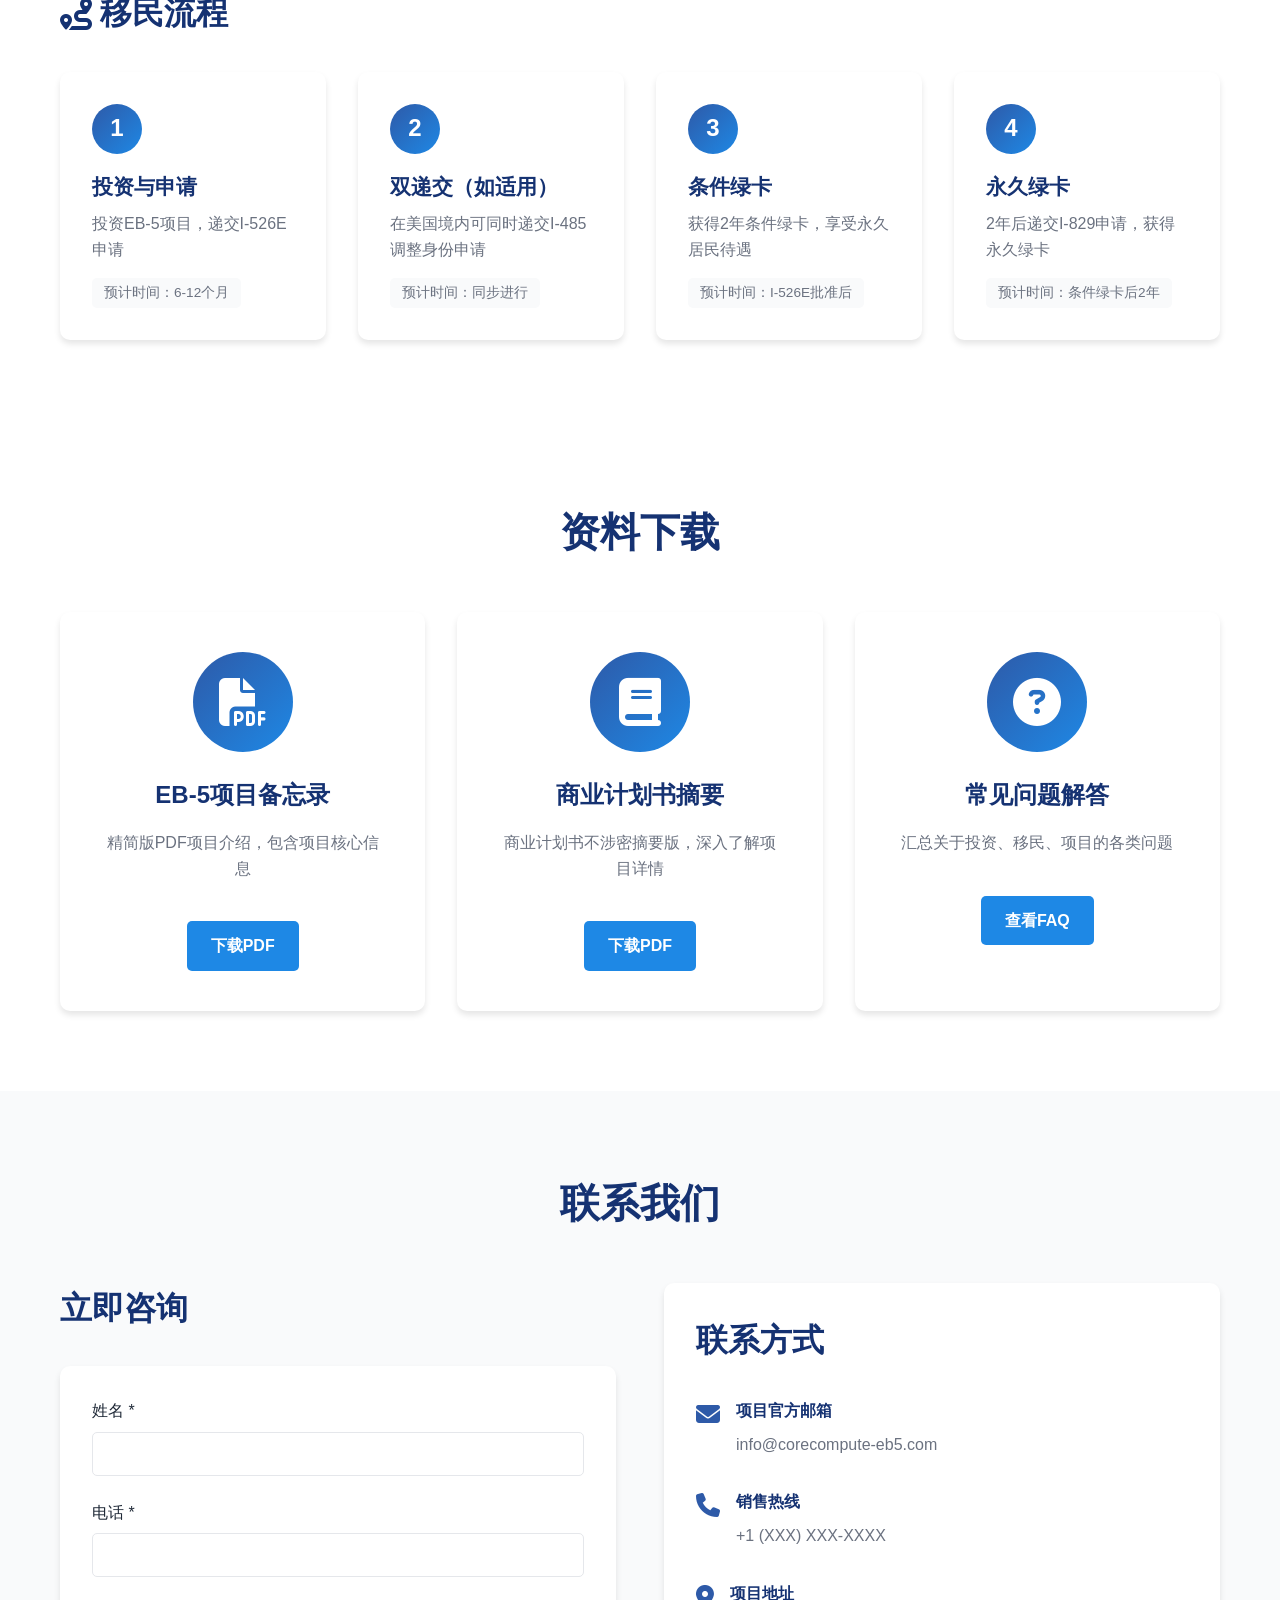
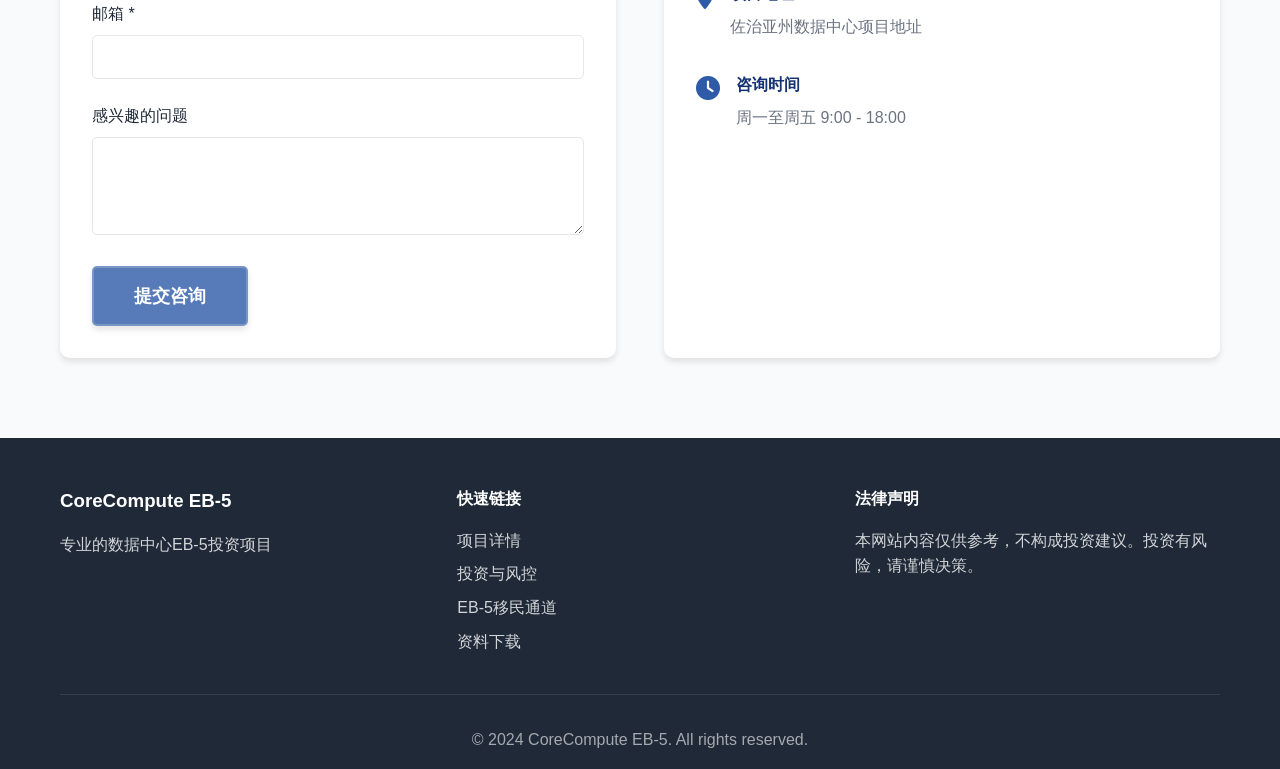
==== commit e73d6607: "_" ====
--- a/core/index.html
+++ b/core/index.html
@@ -7,8 +7,8 @@
     <meta name="apple-mobile-web-app-capable" content="yes">
     <meta name="apple-mobile-web-app-status-bar-style" content="black-translucent">
     <title>CoreCompute EB-5 数据中心项目 | 美国乡村TEA优先审批</title>
-    <link rel="stylesheet" href="styles.css?v=1.0.0">
-    <link rel="stylesheet" href="https://cdnjs.cloudflare.com/ajax/libs/font-awesome/6.4.0/css/all.min.css?v=1.0.0">
+    <link rel="stylesheet" href="styles.css?v=1.0.1">
+    <link rel="stylesheet" href="https://cdnjs.cloudflare.com/ajax/libs/font-awesome/6.4.0/css/all.min.css?v=1.0.1">
 </head>
 <body>
     <!-- 导航栏 -->
@@ -615,7 +615,7 @@
         </div>
     </footer>
 
-    <script src="script.js?v=1.0.0"></script>
+    <script src="script.js?v=1.0.1"></script>
 </body>
 </html>
 
--- a/core/styles.css
+++ b/core/styles.css
@@ -308,6 +308,11 @@
     text-align: center;
     margin-top: 80px;
     overflow: hidden;
+    /* 背景图片作为视频的备用方案 */
+    background-image: url('images/bg.png');
+    background-size: cover;
+    background-position: center;
+    background-repeat: no-repeat;
 }
 
 .hero-bg-video {
@@ -319,7 +324,7 @@
     width: auto;
     height: auto;
     transform: translate(-50%, -50%);
-    z-index: 0;
+    z-index: 1;
     object-fit: cover;
     /* 移动端优化 */
     -webkit-transform: translate(-50%, -50%);
@@ -1572,14 +1577,14 @@
     }
 
     .hero-title {
-        font-size: 1.75rem;
+        font-size: 2.5rem;
         line-height: 1.3;
         margin-bottom: 0.75rem;
         padding: 0 1rem;
     }
 
     .hero-subtitle {
-        font-size: 1rem;
+        font-size: 1.4rem;
         margin-bottom: 1.5rem;
         padding: 0 1rem;
     }
@@ -1593,8 +1598,8 @@
     }
 
     .badge {
-        padding: 0.4rem 0.8rem;
-        font-size: 0.8rem;
+        padding: 0.6rem 1.2rem;
+        font-size: 1rem;
         white-space: nowrap;
     }
 
@@ -1976,11 +1981,11 @@
     }
 
     .hero-title {
-        font-size: 1.5rem;
+        font-size: 2.125rem;
     }
 
     .hero-subtitle {
-        font-size: 0.9rem;
+        font-size: 1.25rem;
     }
 
     .section-title {
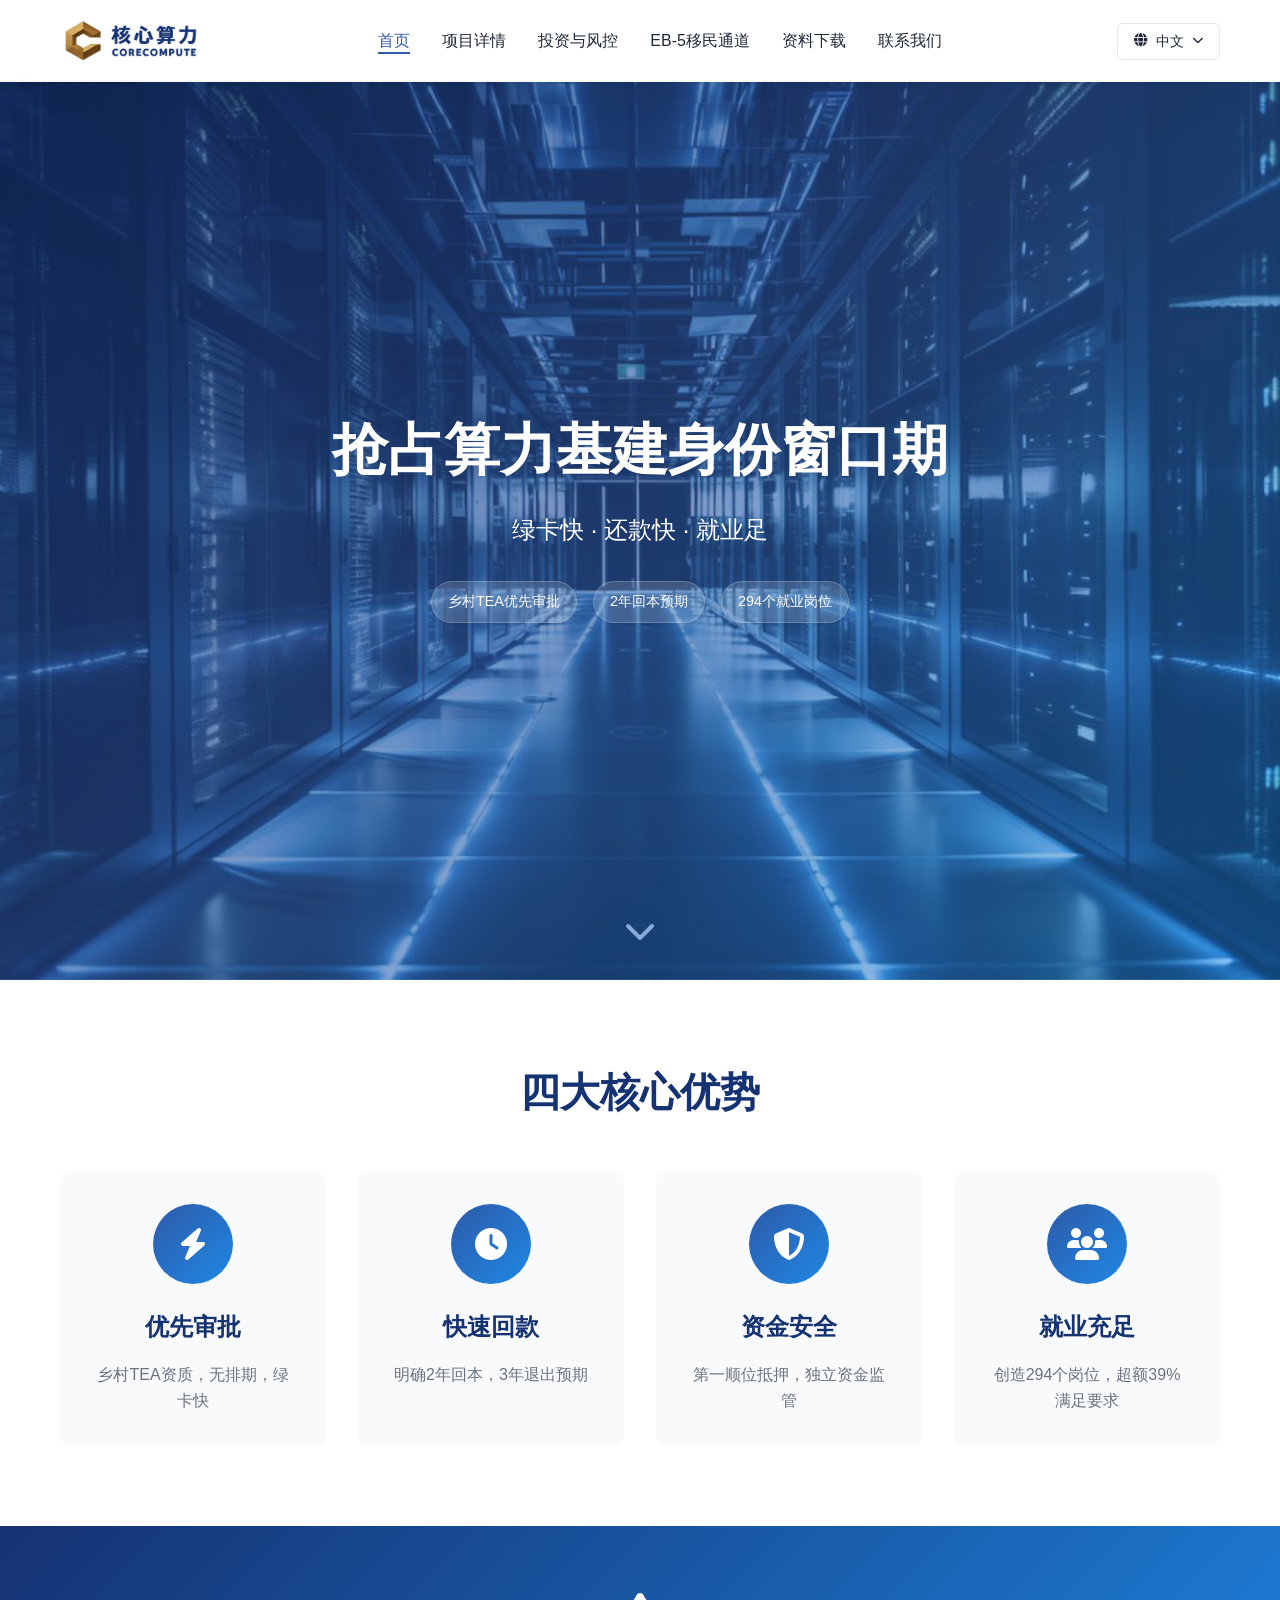
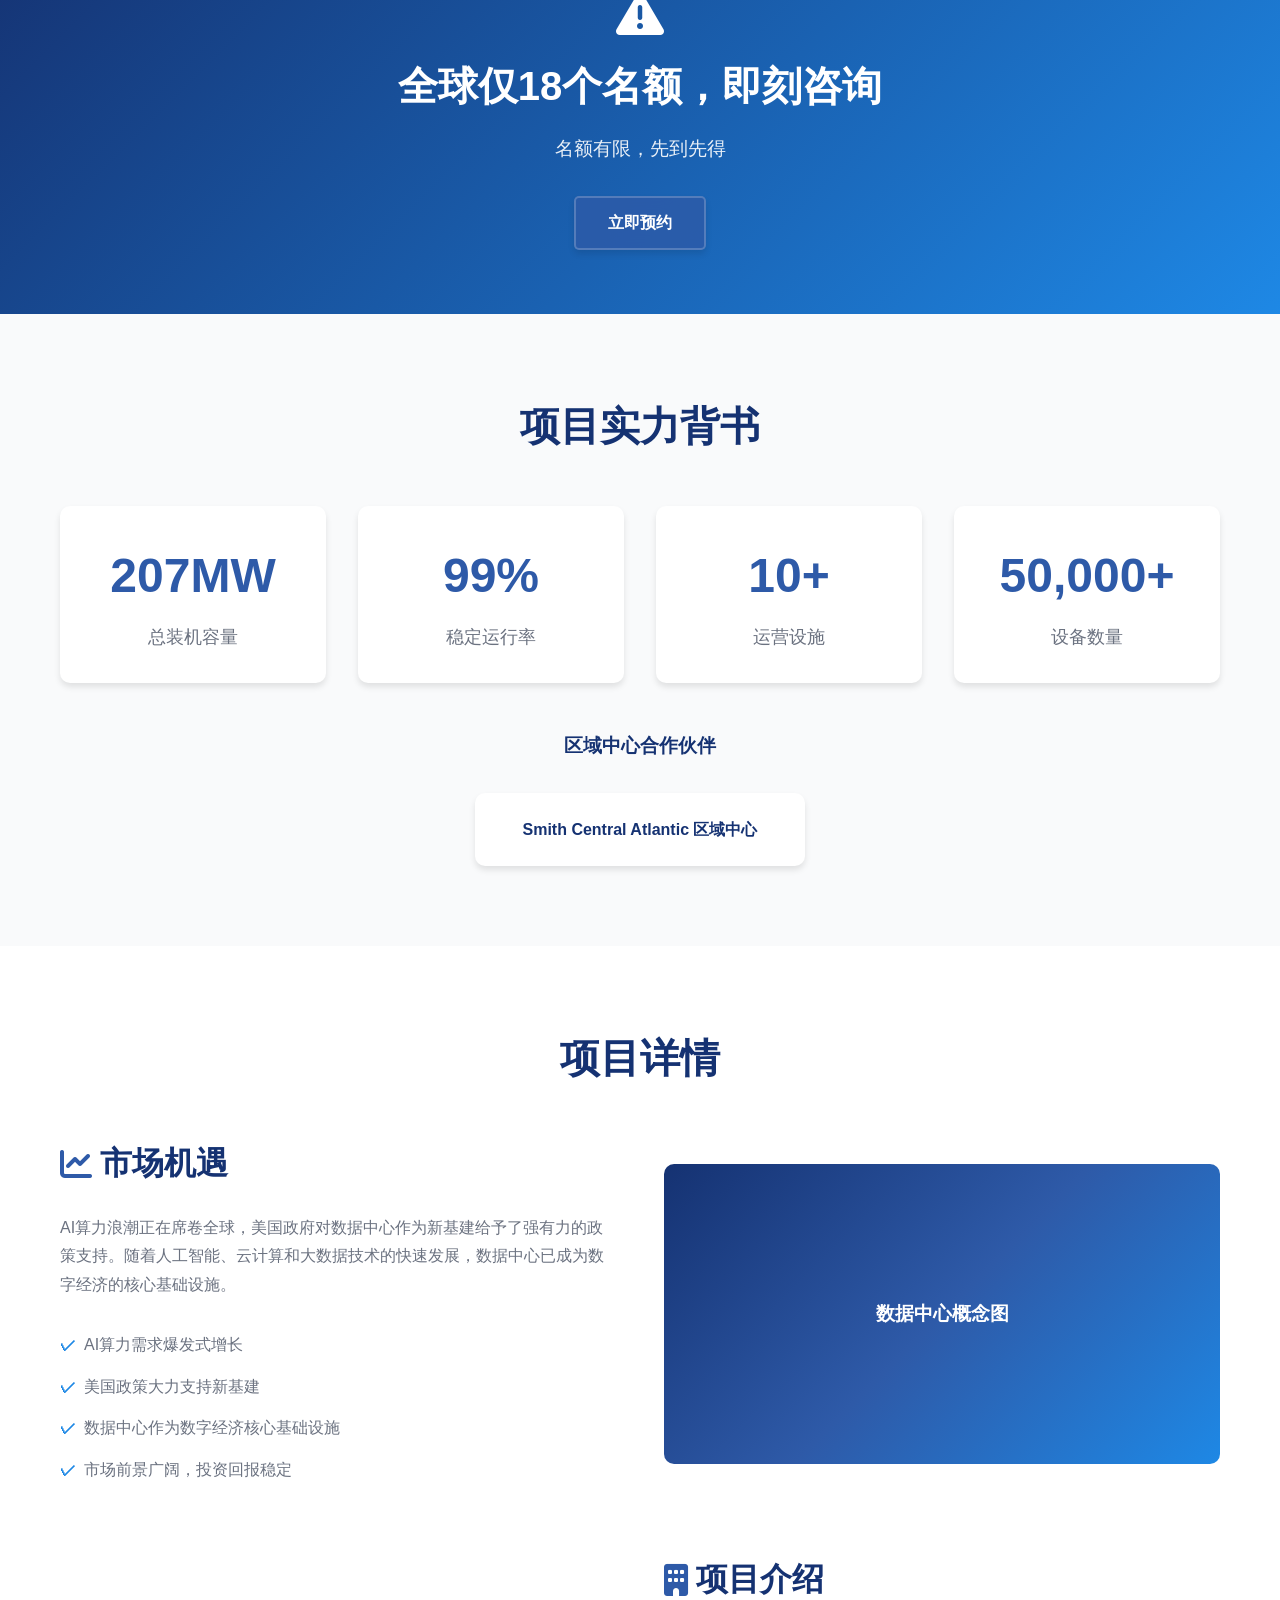
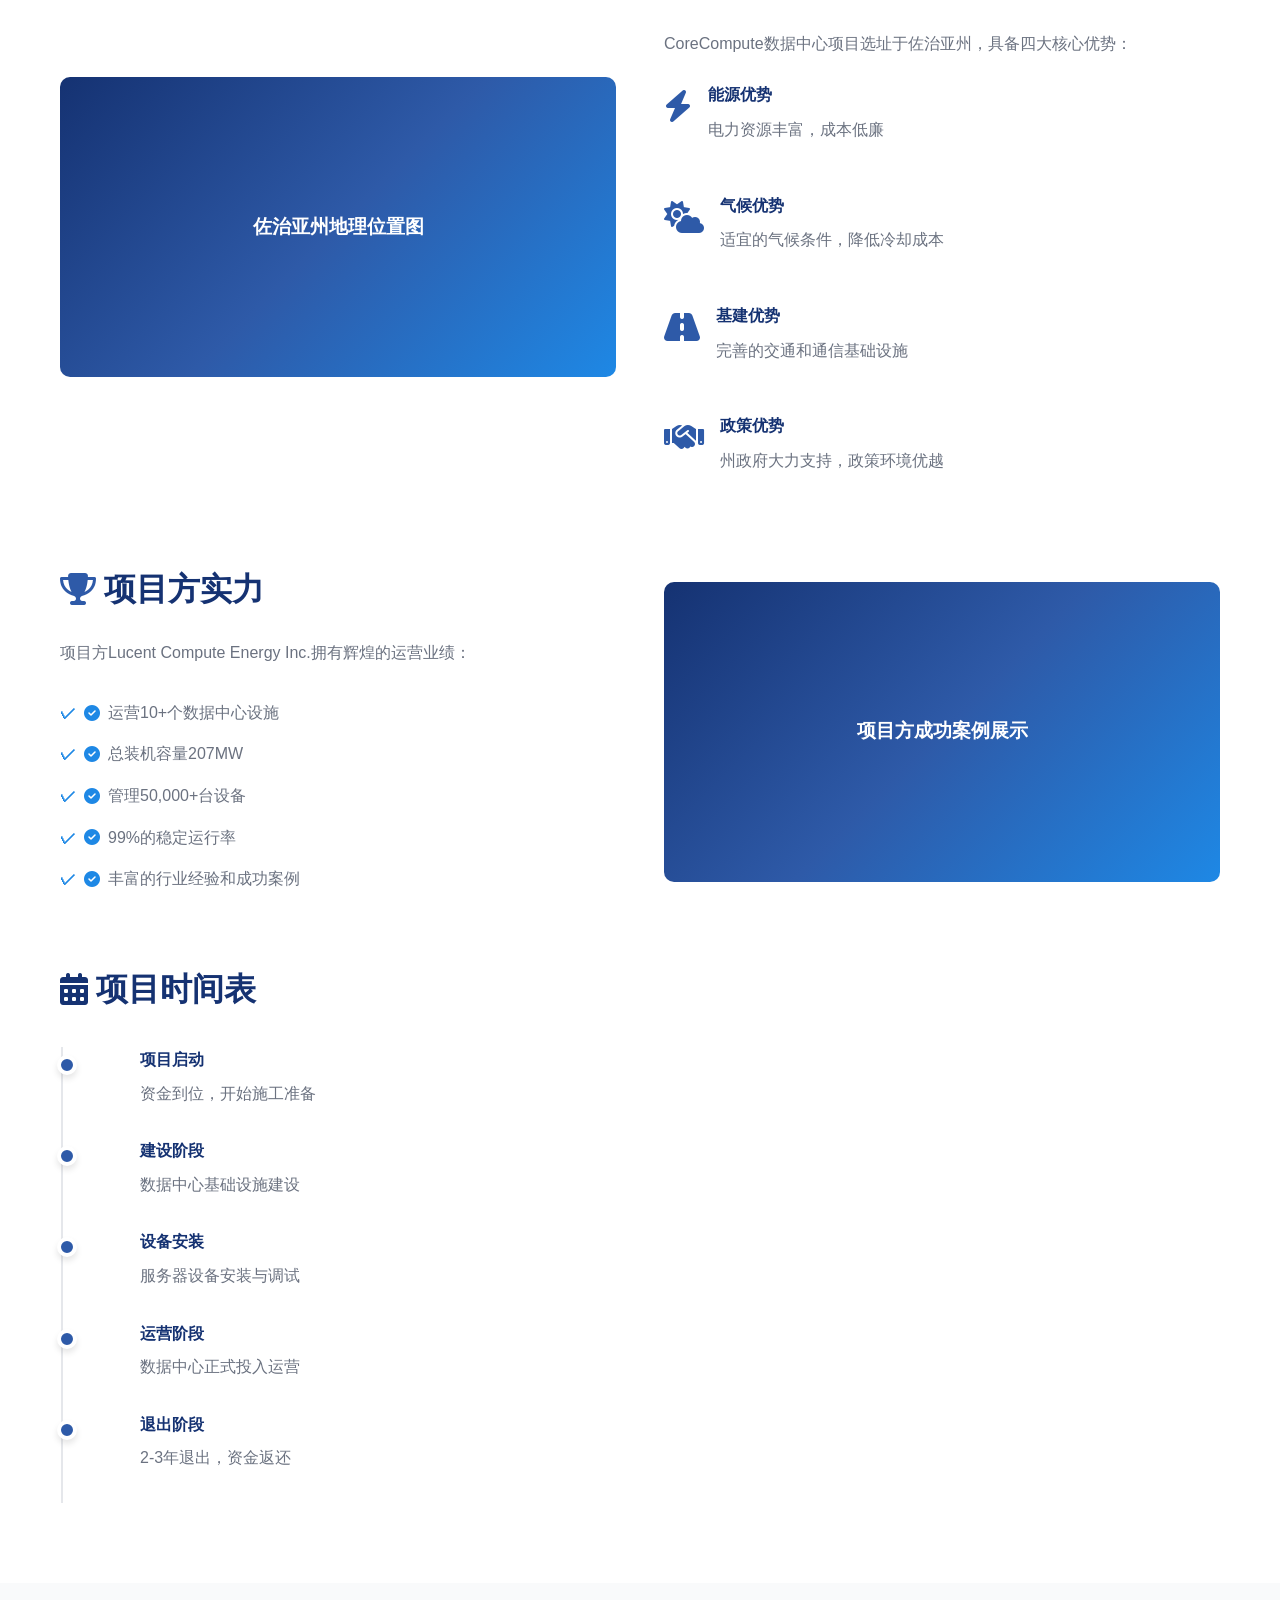
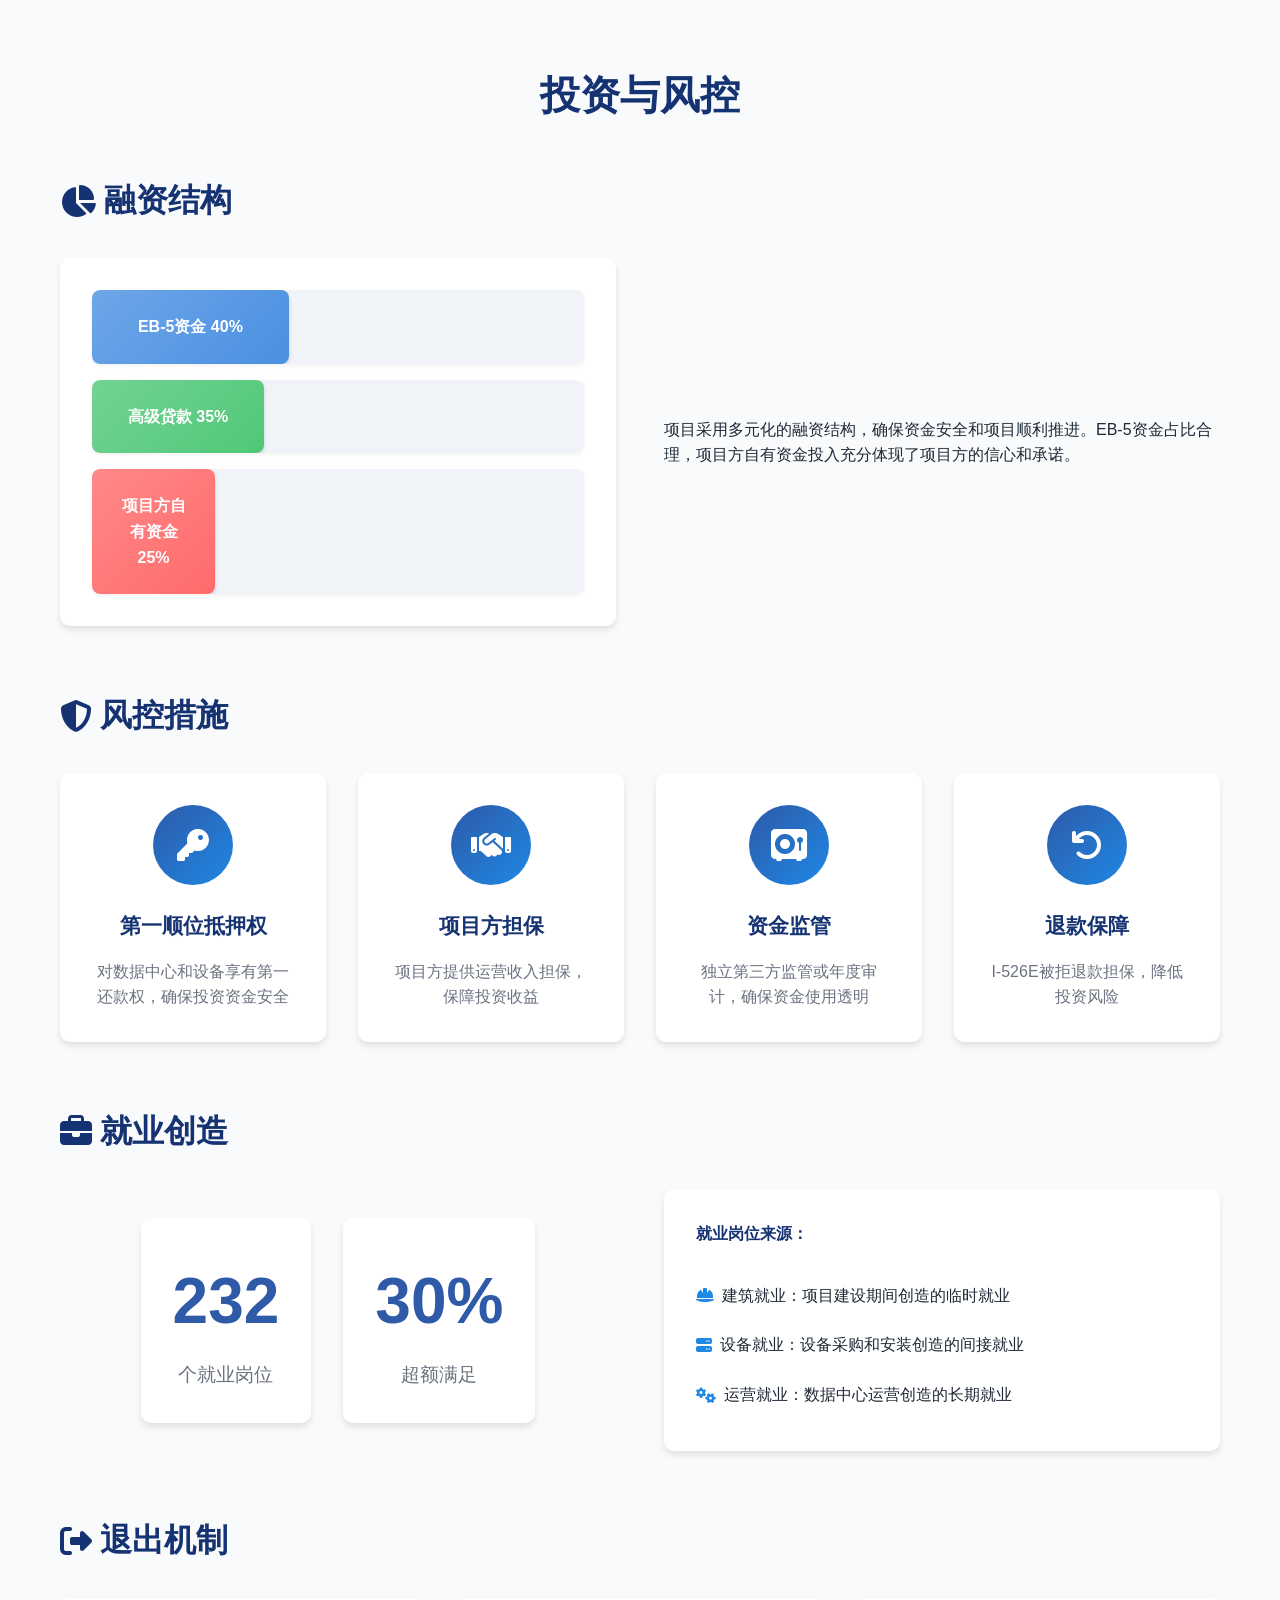
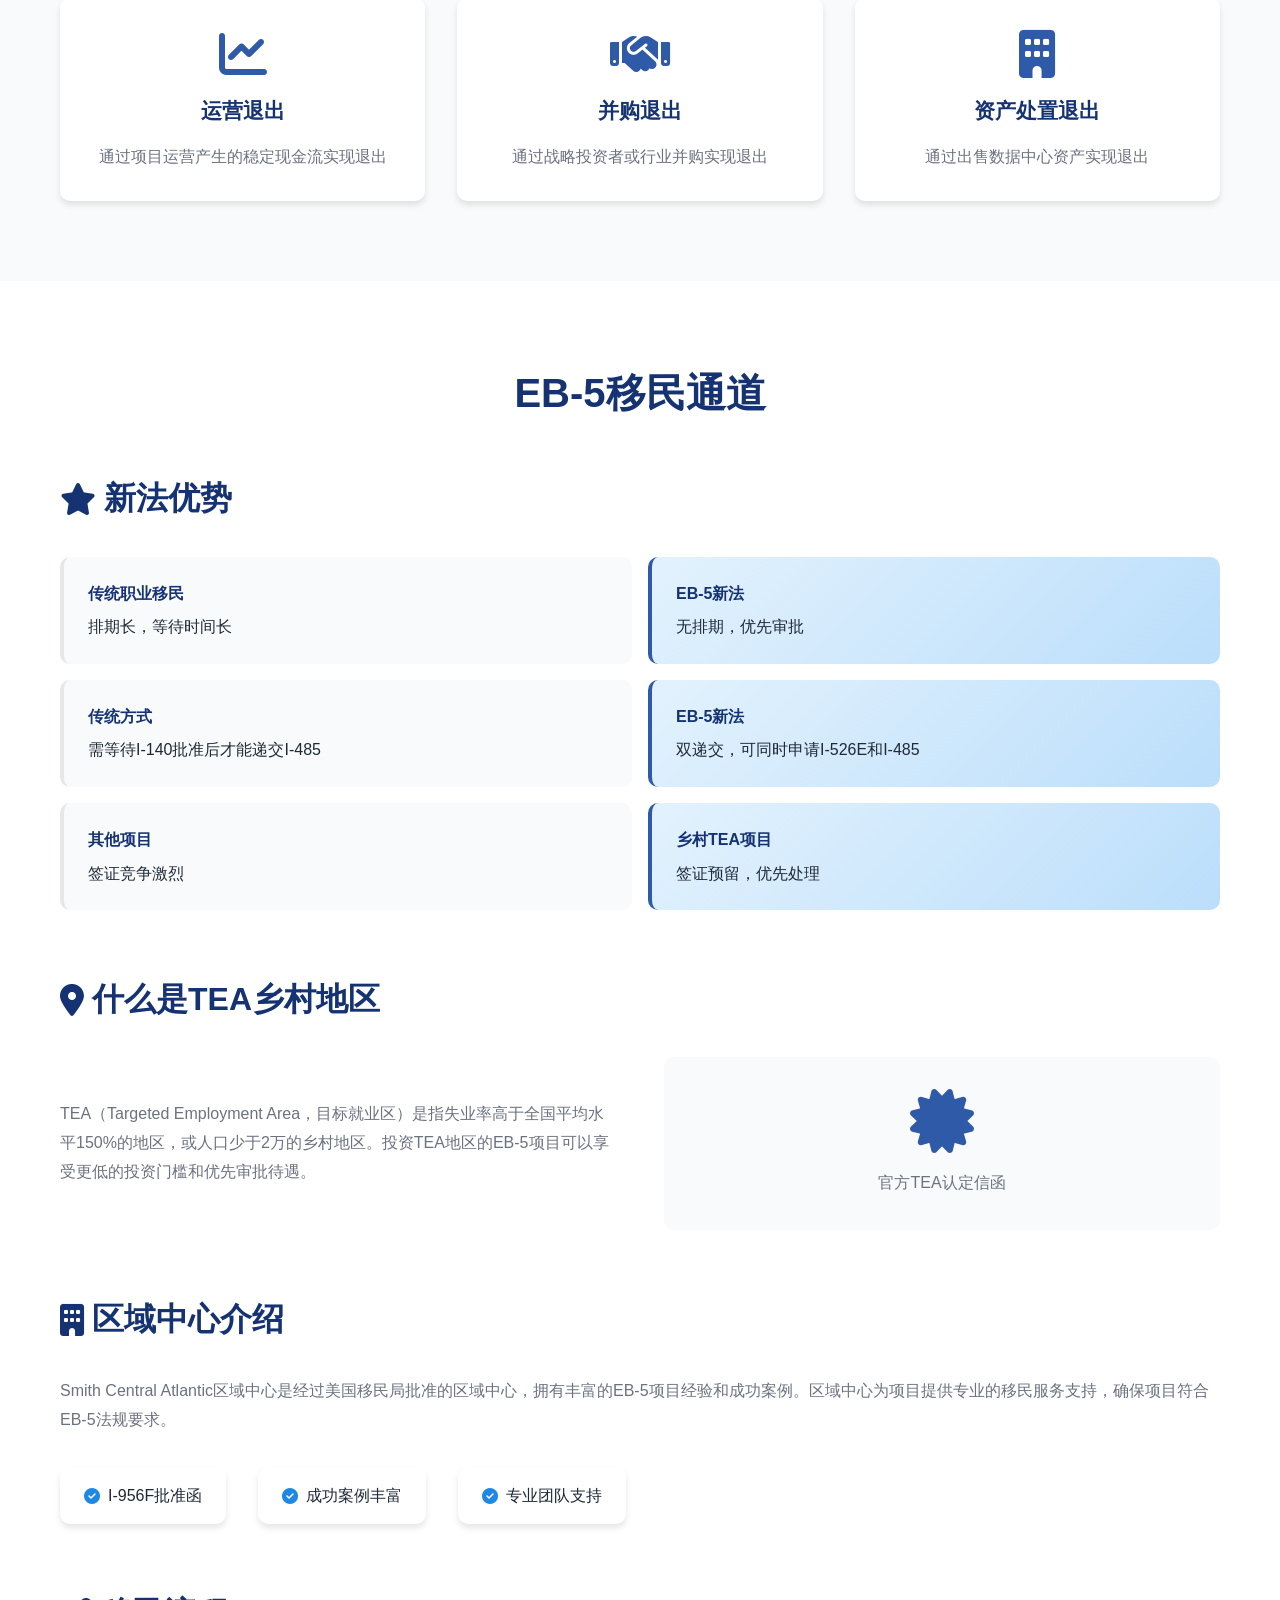
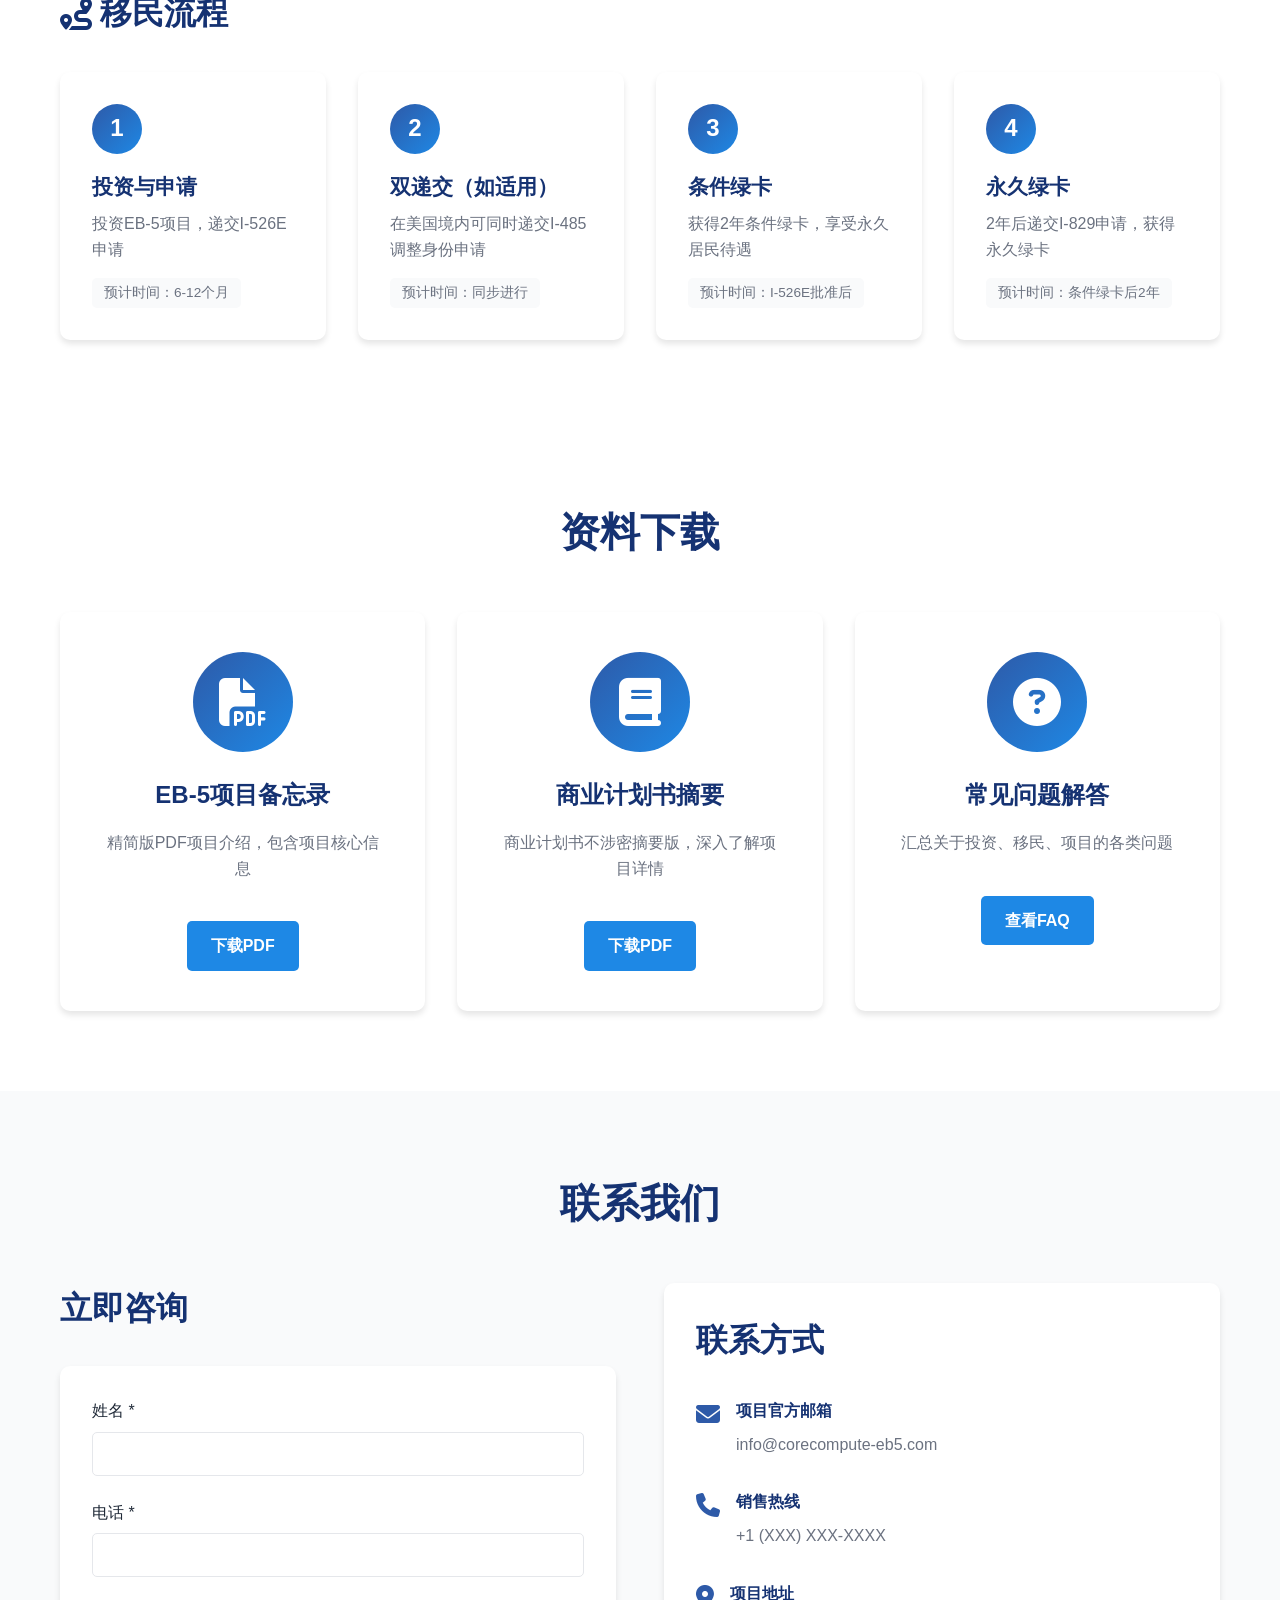
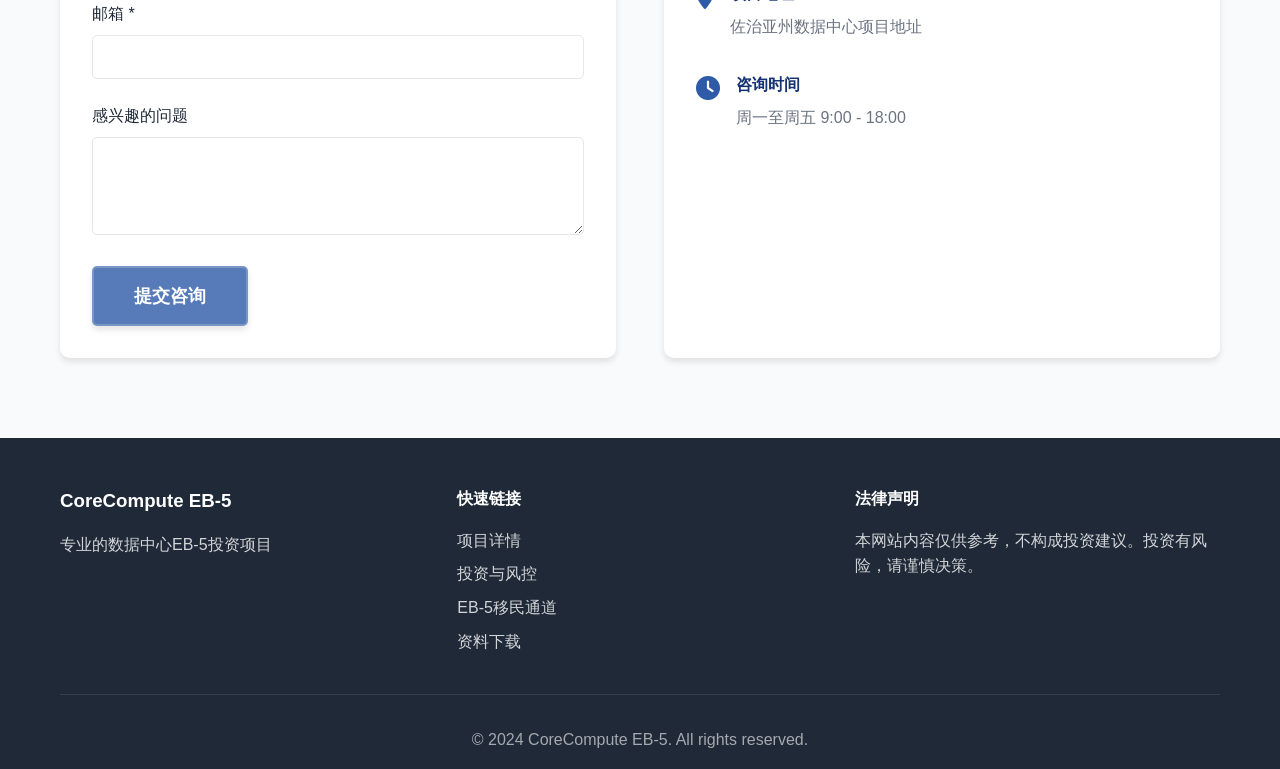
==== commit 5114dc0c: "_" ====
--- a/core/index.html
+++ b/core/index.html
@@ -7,8 +7,8 @@
     <meta name="apple-mobile-web-app-capable" content="yes">
     <meta name="apple-mobile-web-app-status-bar-style" content="black-translucent">
     <title>CoreCompute EB-5 数据中心项目 | 美国乡村TEA优先审批</title>
-    <link rel="stylesheet" href="styles.css?v=1.0.1">
-    <link rel="stylesheet" href="https://cdnjs.cloudflare.com/ajax/libs/font-awesome/6.4.0/css/all.min.css?v=1.0.1">
+    <link rel="stylesheet" href="styles.css?v=1.0.2">
+    <link rel="stylesheet" href="https://cdnjs.cloudflare.com/ajax/libs/font-awesome/6.4.0/css/all.min.css?v=1.0.2">
 </head>
 <body>
     <!-- 导航栏 -->
@@ -615,7 +615,7 @@
         </div>
     </footer>
 
-    <script src="script.js?v=1.0.1"></script>
+    <script src="script.js?v=1.0.2"></script>
 </body>
 </html>
 
--- a/core/styles.css
+++ b/core/styles.css
@@ -374,9 +374,9 @@
 .badge {
     background: rgba(255, 255, 255, 0.15);
     padding: 0.5rem 1rem;
-    border-radius: 20px;
-    backdrop-filter: blur(10px);
-    -webkit-backdrop-filter: blur(10px);
+    border-radius: 200px;
+    backdrop-filter: blur(4px);
+    -webkit-backdrop-filter: blur(4px);
     font-size: 0.9rem;
     border: 1px solid rgba(255, 255, 255, 0.2);
     box-shadow: 0 2px 4px rgba(0, 0, 0, 0.1);
